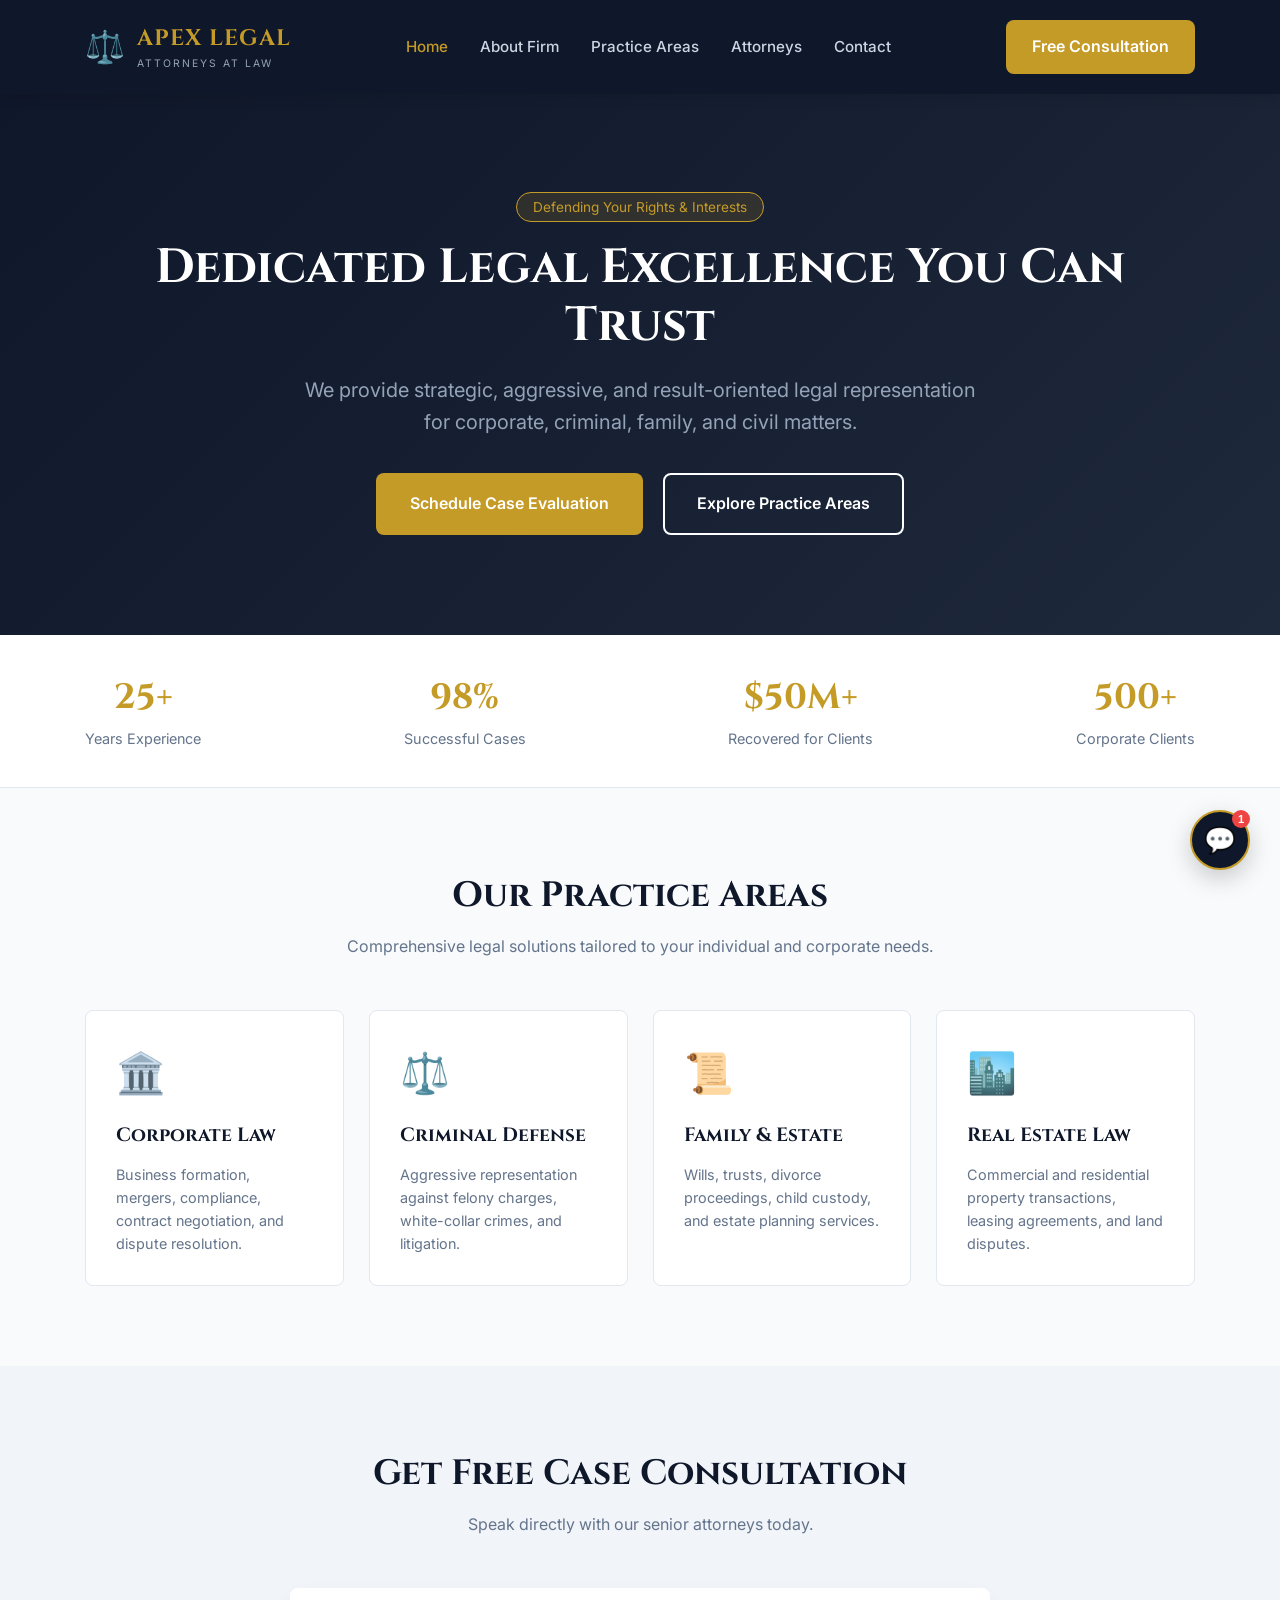
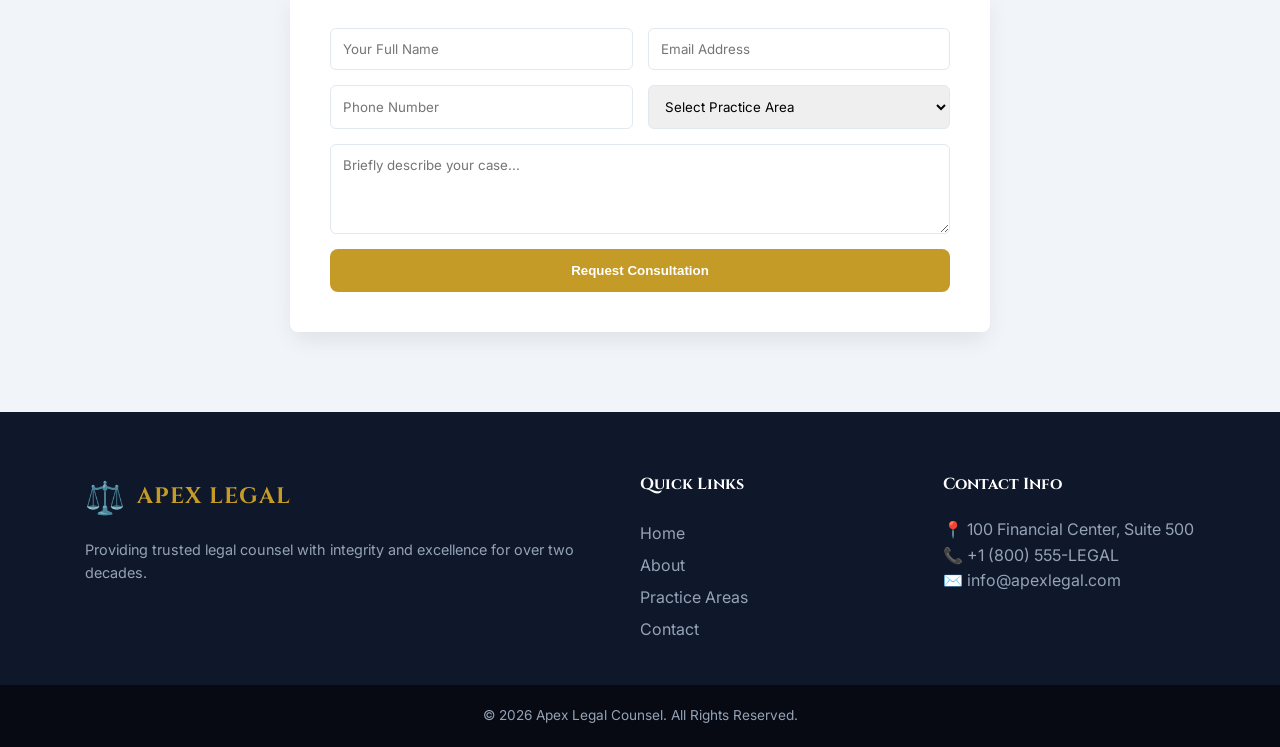
==== index.html @ bec82365 "first commit" ====
<!DOCTYPE html>
<html lang="en">

<head>
    <meta charset="UTF-8">
    <meta name="viewport" content="width=device-width, initial-scale=1.0">
    <title>Apex Legal | Trusted Law Firm & Legal Consultants</title>
    <!-- Fonts -->
    <link rel="preconnect" href="https://fonts.googleapis.com">
    <link rel="preconnect" href="https://fonts.gstatic.com" crossorigin>
    <link
        href="https://fonts.googleapis.com/css2?family=Cinzel:wght@500;700&family=Inter:wght@300;400;500;600&display=swap"
        rel="stylesheet">
    <!-- Stylesheet -->
    <link rel="stylesheet" href="css/style.css">
</head>

<body>

    <!-- 1. NAVIGATION BAR & HEADER -->
    <header class="site-header">
        <div class="container header-container">
            <div class="logo">
                <span class="logo-icon">⚖️</span>
                <div class="logo-text">
                    <span class="brand-name">APEX LEGAL</span>
                    <span class="brand-tagline">ATTORNEYS AT LAW</span>
                </div>
            </div>
            <nav class="navbar">
                <ul class="nav-links">
                    <li><a href="#home" class="active">Home</a></li>
                    <li><a href="#about">About Firm</a></li>
                    <li><a href="#practices">Practice Areas</a></li>
                    <li><a href="#attorneys">Attorneys</a></li>
                    <li><a href="#contact">Contact</a></li>
                </ul>
            </nav>
            <a href="#contact" class="btn btn-primary">Free Consultation</a>
        </div>
    </header>

    <!-- 2. MAIN CONTENT -->
    <main>
        <!-- Hero Section -->
        <section id="home" class="hero-section">
            <div class="container hero-content">
                <span class="badge">Defending Your Rights & Interests</span>
                <h1>Dedicated Legal Excellence You Can Trust</h1>
                <p>We provide strategic, aggressive, and result-oriented legal representation for corporate, criminal,
                    family, and civil matters.</p>
                <div class="hero-actions">
                    <a href="#contact" class="btn btn-primary btn-large">Schedule Case Evaluation</a>
                    <a href="#practices" class="btn btn-outline btn-large">Explore Practice Areas</a>
                </div>
            </div>
        </section>

        <!-- Stats Banner -->
        <section class="stats-bar">
            <div class="container stats-container">
                <div class="stat-item">
                    <span class="stat-number">25+</span>
                    <span class="stat-label">Years Experience</span>
                </div>
                <div class="stat-item">
                    <span class="stat-number">98%</span>
                    <span class="stat-label">Successful Cases</span>
                </div>
                <div class="stat-item">
                    <span class="stat-number">$50M+</span>
                    <span class="stat-label">Recovered for Clients</span>
                </div>
                <div class="stat-item">
                    <span class="stat-number">500+</span>
                    <span class="stat-label">Corporate Clients</span>
                </div>
            </div>
        </section>

        <!-- Practice Areas -->
        <section id="practices" class="section">
            <div class="container">
                <div class="section-title">
                    <h2>Our Practice Areas</h2>
                    <p>Comprehensive legal solutions tailored to your individual and corporate needs.</p>
                </div>
                <div class="cards-grid">
                    <div class="card">
                        <div class="card-icon">🏛️</div>
                        <h3>Corporate Law</h3>
                        <p>Business formation, mergers, compliance, contract negotiation, and dispute resolution.</p>
                    </div>
                    <div class="card">
                        <div class="card-icon">⚖️</div>
                        <h3>Criminal Defense</h3>
                        <p>Aggressive representation against felony charges, white-collar crimes, and litigation.</p>
                    </div>
                    <div class="card">
                        <div class="card-icon">📜</div>
                        <h3>Family & Estate</h3>
                        <p>Wills, trusts, divorce proceedings, child custody, and estate planning services.</p>
                    </div>
                    <div class="card">
                        <div class="card-icon">🏙️</div>
                        <h3>Real Estate Law</h3>
                        <p>Commercial and residential property transactions, leasing agreements, and land disputes.</p>
                    </div>
                </div>
            </div>
        </section>

        <!-- Contact Section -->
        <section id="contact" class="section bg-alt">
            <div class="container">
                <div class="section-title">
                    <h2>Get Free Case Consultation</h2>
                    <p>Speak directly with our senior attorneys today.</p>
                </div>
                <div class="contact-box">
                    <form class="contact-form"
                        onsubmit="event.preventDefault(); alert('Form submitted successfully!');">
                        <div class="form-row">
                            <input type="text" placeholder="Your Full Name" required>
                            <input type="email" placeholder="Email Address" required>
                        </div>
                        <div class="form-row">
                            <input type="tel" placeholder="Phone Number" required>
                            <select required>
                                <option value="" disabled selected>Select Practice Area</option>
                                <option>Corporate Law</option>
                                <option>Criminal Defense</option>
                                <option>Family & Estate</option>
                                <option>Real Estate Law</option>
                            </select>
                        </div>
                        <textarea rows="4" placeholder="Briefly describe your case..." required></textarea>
                        <button type="submit" class="btn btn-primary btn-block">Request Consultation</button>
                    </form>
                </div>
            </div>
        </section>
    </main>

    <!-- 3. FOOTER -->
    <footer class="site-footer">
        <div class="container footer-container">
            <div class="footer-brand">
                <div class="logo">
                    <span class="logo-icon">⚖️</span>
                    <span class="brand-name">APEX LEGAL</span>
                </div>
                <p>Providing trusted legal counsel with integrity and excellence for over two decades.</p>
            </div>
            <div class="footer-links">
                <h4>Quick Links</h4>
                <ul>
                    <li><a href="#home">Home</a></li>
                    <li><a href="#about">About</a></li>
                    <li><a href="#practices">Practice Areas</a></li>
                    <li><a href="#contact">Contact</a></li>
                </ul>
            </div>
            <div class="footer-contact">
                <h4>Contact Info</h4>
                <p>📍 100 Financial Center, Suite 500</p>
                <p>📞 +1 (800) 555-LEGAL</p>
                <p>✉️ info@apexlegal.com</p>
            </div>
        </div>
        <div class="footer-bottom">
            <div class="container">
                <p>&copy; 2026 Apex Legal Counsel. All Rights Reserved.</p>
            </div>
        </div>
    </footer>

    <!-- 4. CHAT WIDGET (REUSABLE COMPONENT) -->
    <div id="chat-widget" class="chat-widget">
        <!-- Floating Launcher Button -->
        <button id="chat-launcher" class="chat-launcher" aria-label="Open Chat">
            <span class="chat-icon">💬</span>
            <span class="chat-badge">1</span>
        </button>

        <!-- Chat Popup Window -->
        <div id="chat-window" class="chat-window hidden">
            <!-- Chat Header -->
            <div class="chat-header">
                <div class="chat-avatar">⚖️</div>
                <div class="chat-title-area">
                    <div class="chat-title">Legal Assistant</div>
                    <div class="chat-status"><span class="status-dot"></span> Online • Instant Reply</div>
                </div>
                <button id="chat-close" class="chat-close-btn">&times;</button>
            </div>

            <!-- Chat Messages Container -->
            <div id="chat-messages" class="chat-messages">
                <!-- Messages will be populated dynamically by chat-widget.js -->
            </div>

            <!-- Chat Input Area -->
            <form id="chat-form" class="chat-input-area">
                <input type="text" id="chat-input" placeholder="Type your legal question..." autocomplete="off"
                    required>
                <button type="submit" id="chat-send" class="chat-send-btn">Send</button>
            </form>
        </div>
    </div>

    <!-- Scripts -->
    <script src="js/chat-widget.js"></script>
    <script src="js/main.js"></script>
</body>

</html>
---- css/style.css ----
/* ==========================================================================
   THEME CONFIGURATION (Easy to change for future websites!)
   ========================================================================== */
:root {
    --primary: #0f172a;       /* Main Navy Blue Theme */
    --accent: #c59b27;        /* Gold Accent Color */
    --accent-hover: #a37f1e;  /* Darker Gold on Hover */
    --bg: #f8fafc;            /* Body Background */
    --surface: #ffffff;       /* Card & Container Surface */
    --text-dark: #1e293b;     /* Main Text */
    --text-muted: #64748b;    /* Subtitle Text */
    --border: #e2e8f0;        /* Light Border */
    --font-heading: 'Cinzel', serif;
    --font-body: 'Inter', sans-serif;
    --radius: 8px;
    --shadow: 0 10px 25px -5px rgba(15, 23, 42, 0.1);
}

/* ==========================================================================
   BASE & LAYOUT STYLES (Desktop Focused)
   ========================================================================== */
* { box-sizing: border-box; margin: 0; padding: 0; }
body {
    font-family: var(--font-body);
    background-color: var(--bg);
    color: var(--text-dark);
    line-height: 1.6;
    min-width: 1200px; /* Desktop focused */
}
.container { width: 1140px; margin: 0 auto; padding: 0 15px; }

/* Typography */
h1, h2, h3, h4, .brand-name { font-family: var(--font-heading); color: var(--primary); }
a { text-decoration: none; color: inherit; transition: 0.2s ease; }

/* Buttons */
.btn {
    display: inline-block;
    padding: 12px 24px;
    font-weight: 600;
    border-radius: var(--radius);
    cursor: pointer;
    border: 2px solid transparent;
    transition: 0.2s;
}
.btn-primary { background: var(--accent); color: #fff; }
.btn-primary:hover { background: var(--accent-hover); }
.btn-outline { border-color: #fff; color: #fff; }
.btn-outline:hover { background: #fff; color: var(--primary); }
.btn-large { padding: 16px 32px; font-size: 1rem; }
.btn-block { width: 100%; text-align: center; }

/* ==========================================================================
   1. NAVIGATION BAR & HEADER
   ========================================================================== */
.site-header {
    background: var(--primary);
    color: #fff;
    padding: 20px 0;
    position: sticky;
    top: 0;
    z-index: 100;
    box-shadow: 0 4px 12px rgba(0,0,0,0.1);
}
.header-container { display: flex; align-items: center; justify-content: space-between; }
.logo { display: flex; align-items: center; gap: 12px; }
.logo-icon { font-size: 2rem; }
.brand-name { color: var(--accent); font-size: 1.4rem; font-weight: 700; letter-spacing: 1px; }
.brand-tagline { display: block; font-size: 0.65rem; color: #94a3b8; font-family: var(--font-body); letter-spacing: 2px; }

.nav-links { display: flex; list-style: none; gap: 32px; }
.nav-links a { color: #cbd5e1; font-weight: 500; font-size: 0.95rem; }
.nav-links a:hover, .nav-links a.active { color: var(--accent); }

/* ==========================================================================
   2. MAIN CONTENT SECTIONS
   ========================================================================== */
.hero-section {
    background: linear-gradient(135deg, #0f172a 0%, #1e293b 100%);
    color: #fff;
    padding: 100px 0;
    text-align: center;
}
.hero-content h1 { color: #fff; font-size: 3rem; margin: 20px 0; line-height: 1.2; }
.hero-content p { font-size: 1.25rem; color: #94a3b8; max-width: 700px; margin: 0 auto 35px; }
.badge { background: rgba(197, 155, 39, 0.15); color: var(--accent); border: 1px solid var(--accent); padding: 6px 16px; border-radius: 20px; font-size: 0.85rem; }
.hero-actions { display: flex; justify-content: center; gap: 20px; }

/* Stats Bar */
.stats-bar { background: var(--surface); border-bottom: 1px solid var(--border); padding: 35px 0; }
.stats-container { display: flex; justify-content: space-between; text-align: center; }
.stat-number { font-family: var(--font-heading); font-size: 2.2rem; font-weight: 700; color: var(--accent); display: block; }
.stat-label { color: var(--text-muted); font-size: 0.9rem; }

/* Practice Cards */
.section { padding: 80px 0; }
.bg-alt { background: #f1f5f9; }
.section-title { text-align: center; margin-bottom: 50px; }
.section-title h2 { font-size: 2.2rem; margin-bottom: 10px; }
.section-title p { color: var(--text-muted); }

.cards-grid { display: grid; grid-template-columns: repeat(4, 1fr); gap: 25px; }
.card {
    background: var(--surface);
    padding: 30px;
    border-radius: var(--radius);
    border: 1px solid var(--border);
    transition: 0.3s;
}
.card:hover { transform: translateY(-5px); box-shadow: var(--shadow); border-color: var(--accent); }
.card-icon { font-size: 2.5rem; margin-bottom: 15px; }
.card h3 { margin-bottom: 12px; font-size: 1.2rem; }
.card p { color: var(--text-muted); font-size: 0.9rem; }

/* Contact Form */
.contact-box { background: var(--surface); padding: 40px; border-radius: var(--radius); width: 700px; margin: 0 auto; box-shadow: var(--shadow); }
.contact-form { display: flex; flex-direction: column; gap: 15px; }
.form-row { display: grid; grid-template-columns: 1fr 1fr; gap: 15px; }
.contact-form input, .contact-form select, .contact-form textarea {
    width: 100%; padding: 12px; border: 1px solid var(--border); border-radius: 6px; font-family: var(--font-body);
}

/* ==========================================================================
   3. FOOTER
   ========================================================================== */
.site-footer { background: var(--primary); color: #94a3b8; padding: 60px 0 0; }
.footer-container { display: grid; grid-template-columns: 2fr 1fr 1fr; gap: 50px; padding-bottom: 40px; }
.footer-brand p { margin-top: 15px; font-size: 0.9rem; }
.footer-links h4, .footer-contact h4 { color: #fff; margin-bottom: 20px; font-family: var(--font-heading); }
.footer-links ul { list-style: none; }
.footer-links a { color: #94a3b8; line-height: 2; }
.footer-links a:hover { color: var(--accent); }
.footer-bottom { background: #070a12; padding: 20px 0; text-align: center; font-size: 0.85rem; }

/* ==========================================================================
   4. CHAT WIDGET STYLES (REUSABLE COMPONENT)
   ========================================================================== */
.chat-widget { position: fixed; bottom: 30px; right: 30px; z-index: 1000; }

/* Launcher Button */
.chat-launcher {
    background: var(--primary);
    color: var(--accent);
    width: 60px;
    height: 60px;
    border-radius: 50%;
    border: 2px solid var(--accent);
    cursor: pointer;
    box-shadow: 0 8px 24px rgba(0,0,0,0.2);
    display: flex;
    align-items: center;
    justify-content: center;
    font-size: 1.6rem;
    position: relative;
    transition: transform 0.2s;
}
.chat-launcher:hover { transform: scale(1.05); }
.chat-badge {
    position: absolute; top: -2px; right: -2px; background: #ef4444; color: #fff;
    font-size: 0.7rem; width: 18px; height: 18px; border-radius: 50%; display: flex; align-items: center; justify-content: center; font-weight: bold;
}

/* Chat Popup Box */
.chat-window {
    position: absolute;
    bottom: 75px;
    right: 0;
    width: 360px;
    height: 480px;
    background: var(--surface);
    border-radius: 12px;
    box-shadow: 0 12px 32px rgba(0,0,0,0.25);
    border: 1px solid var(--border);
    display: flex;
    flex-direction: column;
    overflow: hidden;
    transition: all 0.3s ease;
}
.chat-window.hidden { opacity: 0; pointer-events: none; transform: translateY(20px); }

/* Header */
.chat-header {
    background: var(--primary);
    color: #fff;
    padding: 14px 16px;
    display: flex;
    align-items: center;
    gap: 12px;
    border-bottom: 2px solid var(--accent);
}
.chat-avatar { font-size: 1.4rem; }
.chat-title-area { flex: 1; }
.chat-title { font-weight: 600; font-size: 0.95rem; color: #fff; font-family: var(--font-heading); }
.chat-status { font-size: 0.75rem; color: #94a3b8; display: flex; align-items: center; gap: 4px; }
.status-dot { width: 6px; height: 6px; background: #10b981; border-radius: 50%; display: inline-block; }
.chat-close-btn { background: none; border: none; color: #94a3b8; font-size: 1.4rem; cursor: pointer; }
.chat-close-btn:hover { color: #fff; }

/* Messages Area */
.chat-messages {
    flex: 1;
    padding: 16px;
    overflow-y: auto;
    display: flex;
    flex-direction: column;
    gap: 12px;
    background: #f8fafc;
}
.msg { max-width: 80%; padding: 10px 14px; border-radius: 12px; font-size: 0.88rem; line-height: 1.4; word-wrap: break-word; }
.msg-bot { background: #ffffff; color: var(--text-dark); align-self: flex-start; border: 1px solid var(--border); border-bottom-left-radius: 2px; }
.msg-user { background: var(--primary); color: #fff; align-self: flex-end; border-bottom-right-radius: 2px; }
.msg-time { font-size: 0.65rem; opacity: 0.7; margin-top: 4px; text-align: right; }

/* Typing indicator */
.typing-indicator { align-self: flex-start; font-size: 0.8rem; color: var(--text-muted); font-style: italic; }

/* Input Area */
.chat-input-area { display: flex; padding: 10px; background: #fff; border-top: 1px solid var(--border); gap: 8px; }
.chat-input-area input {
    flex: 1; padding: 10px 12px; border: 1px solid var(--border); border-radius: 6px; outline: none; font-size: 0.88rem;
}
.chat-input-area input:focus { border-color: var(--accent); }
.chat-send-btn {
    background: var(--accent); color: #fff; border: none; padding: 0 16px; border-radius: 6px; font-weight: 600; cursor: pointer;
}
.chat-send-btn:hover { background: var(--accent-hover); }
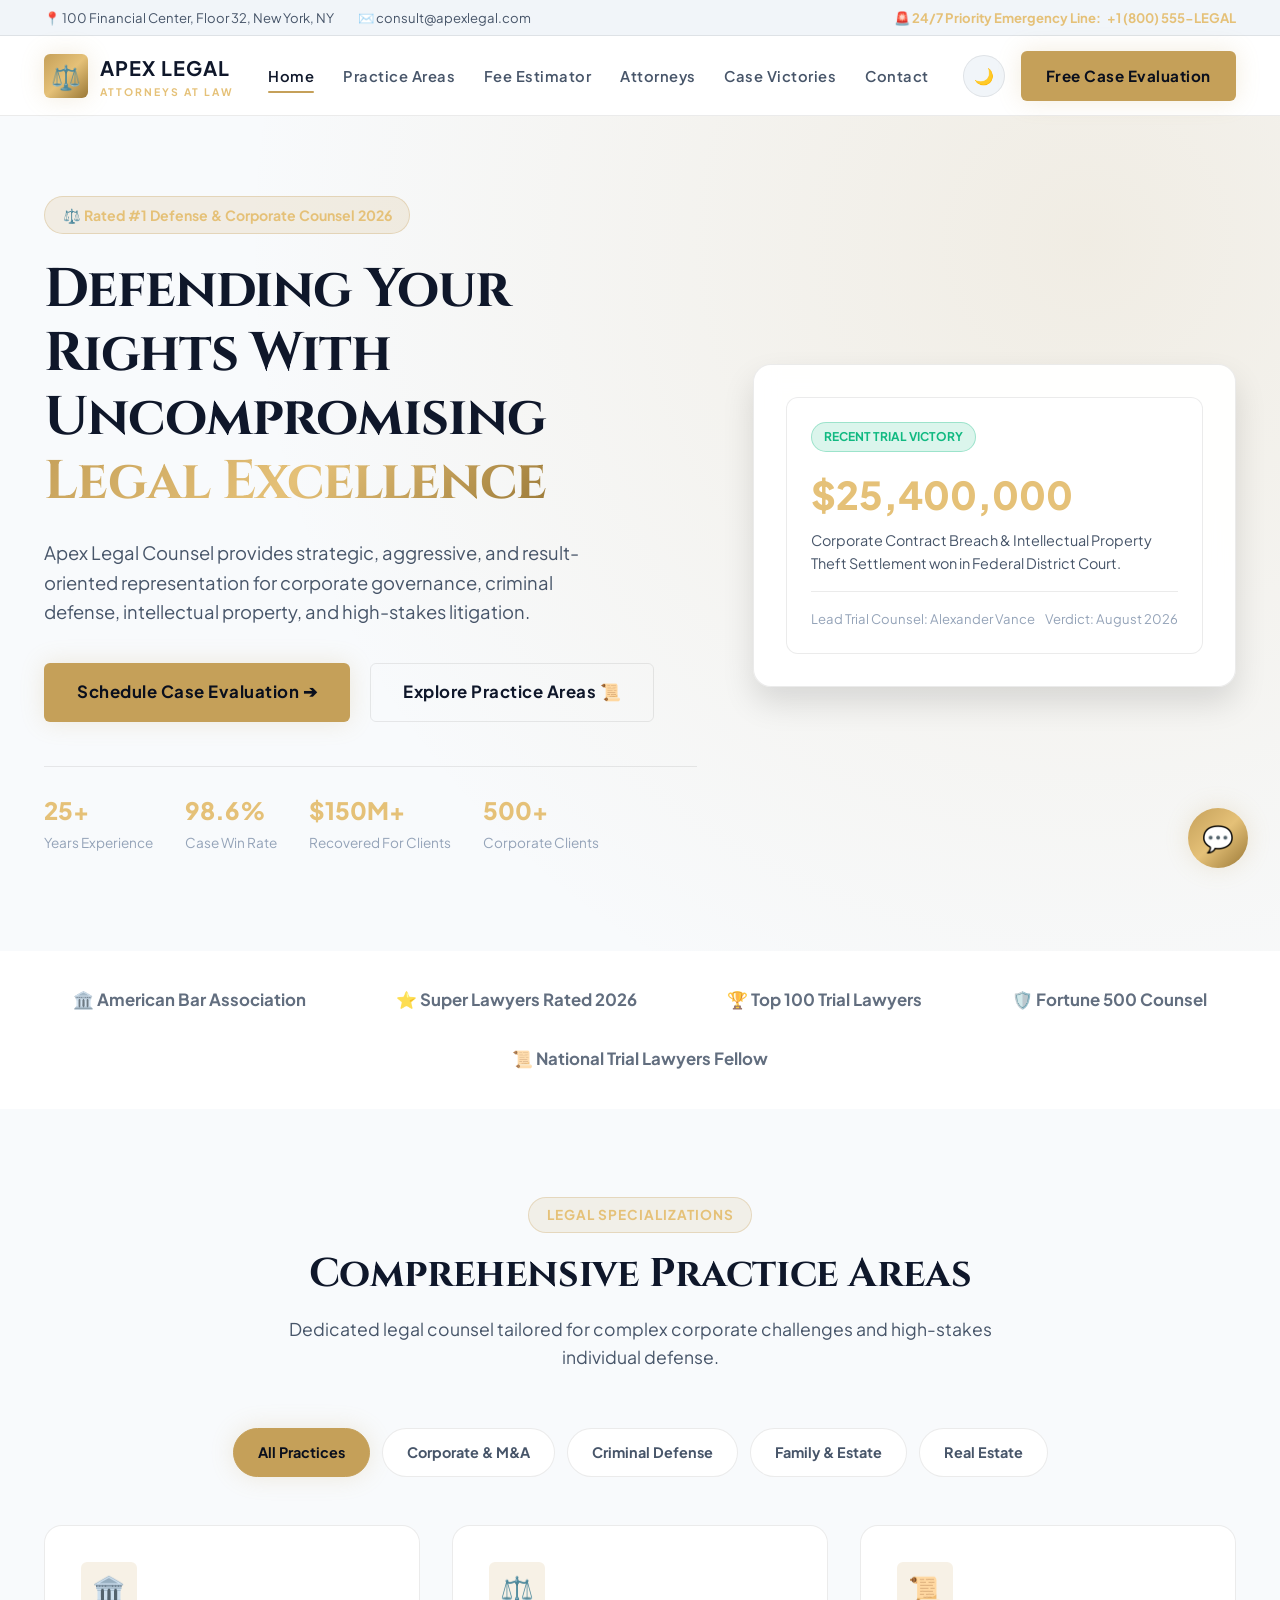
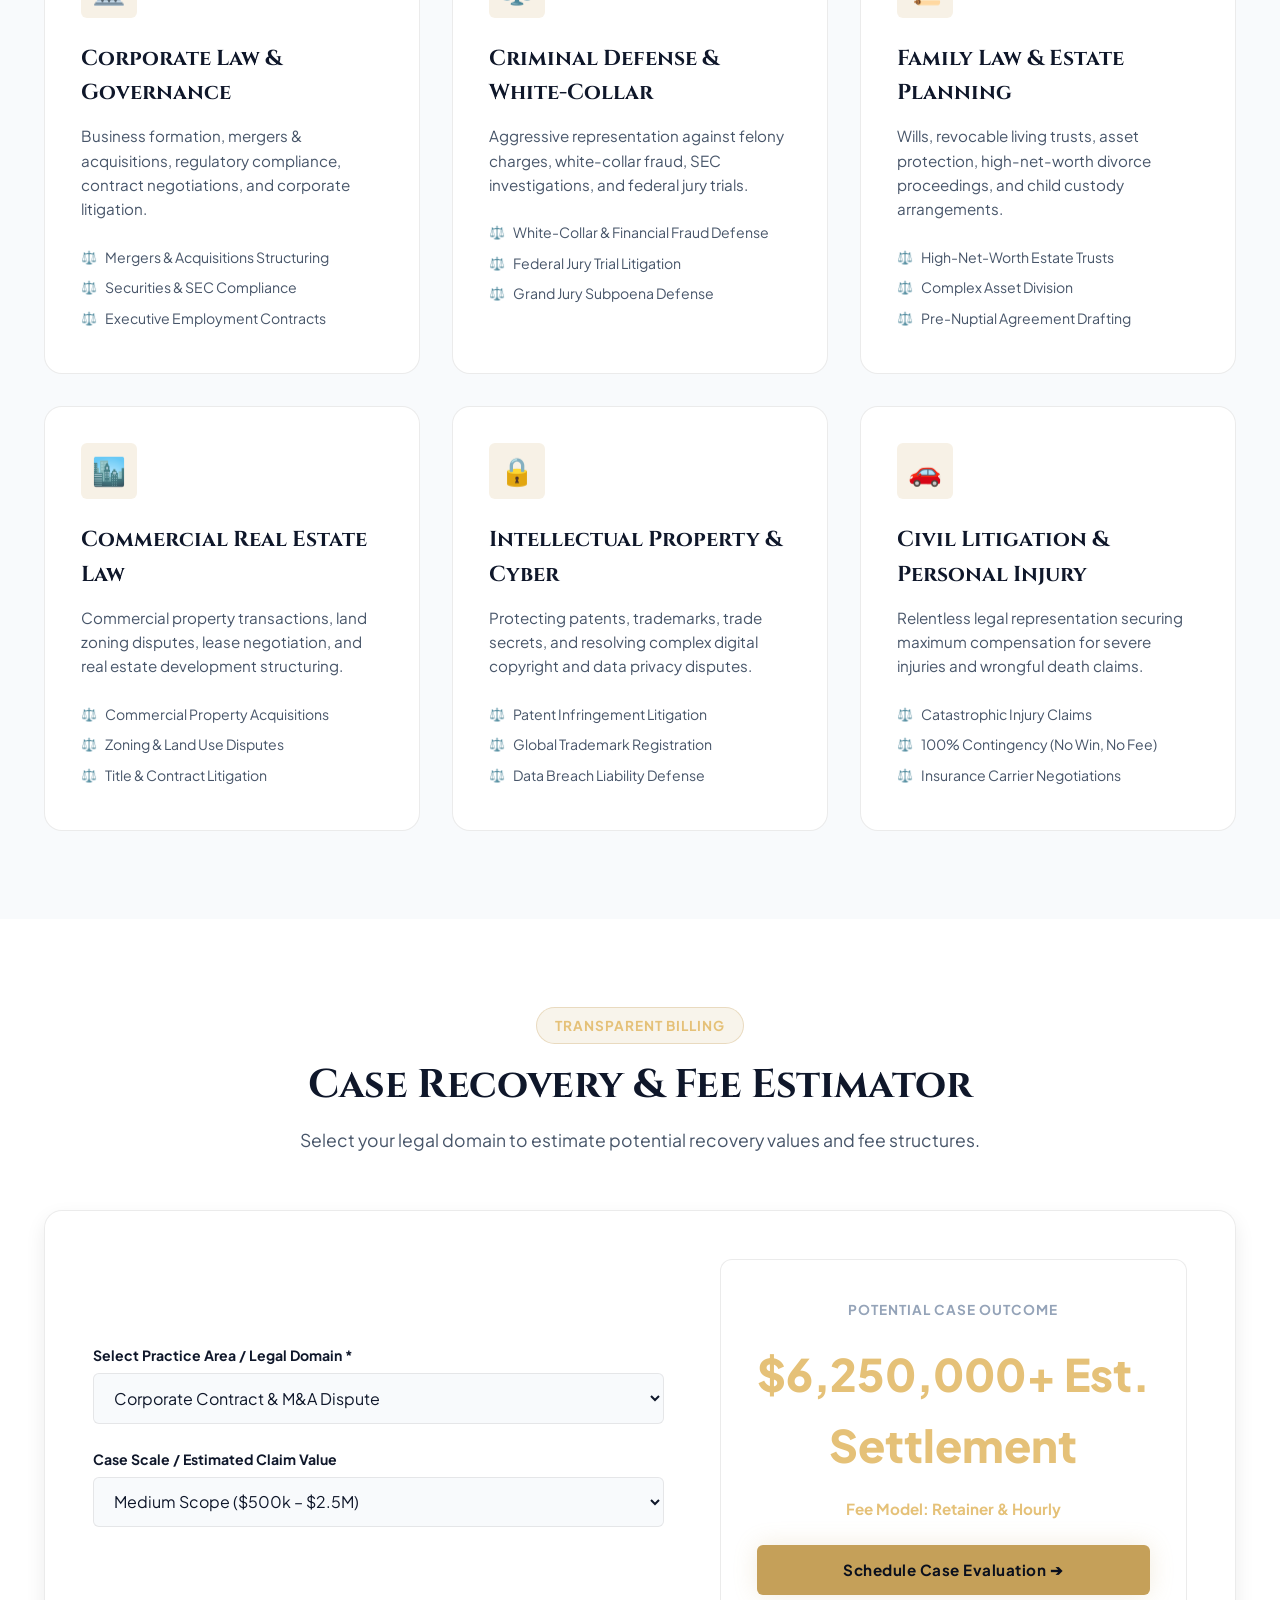
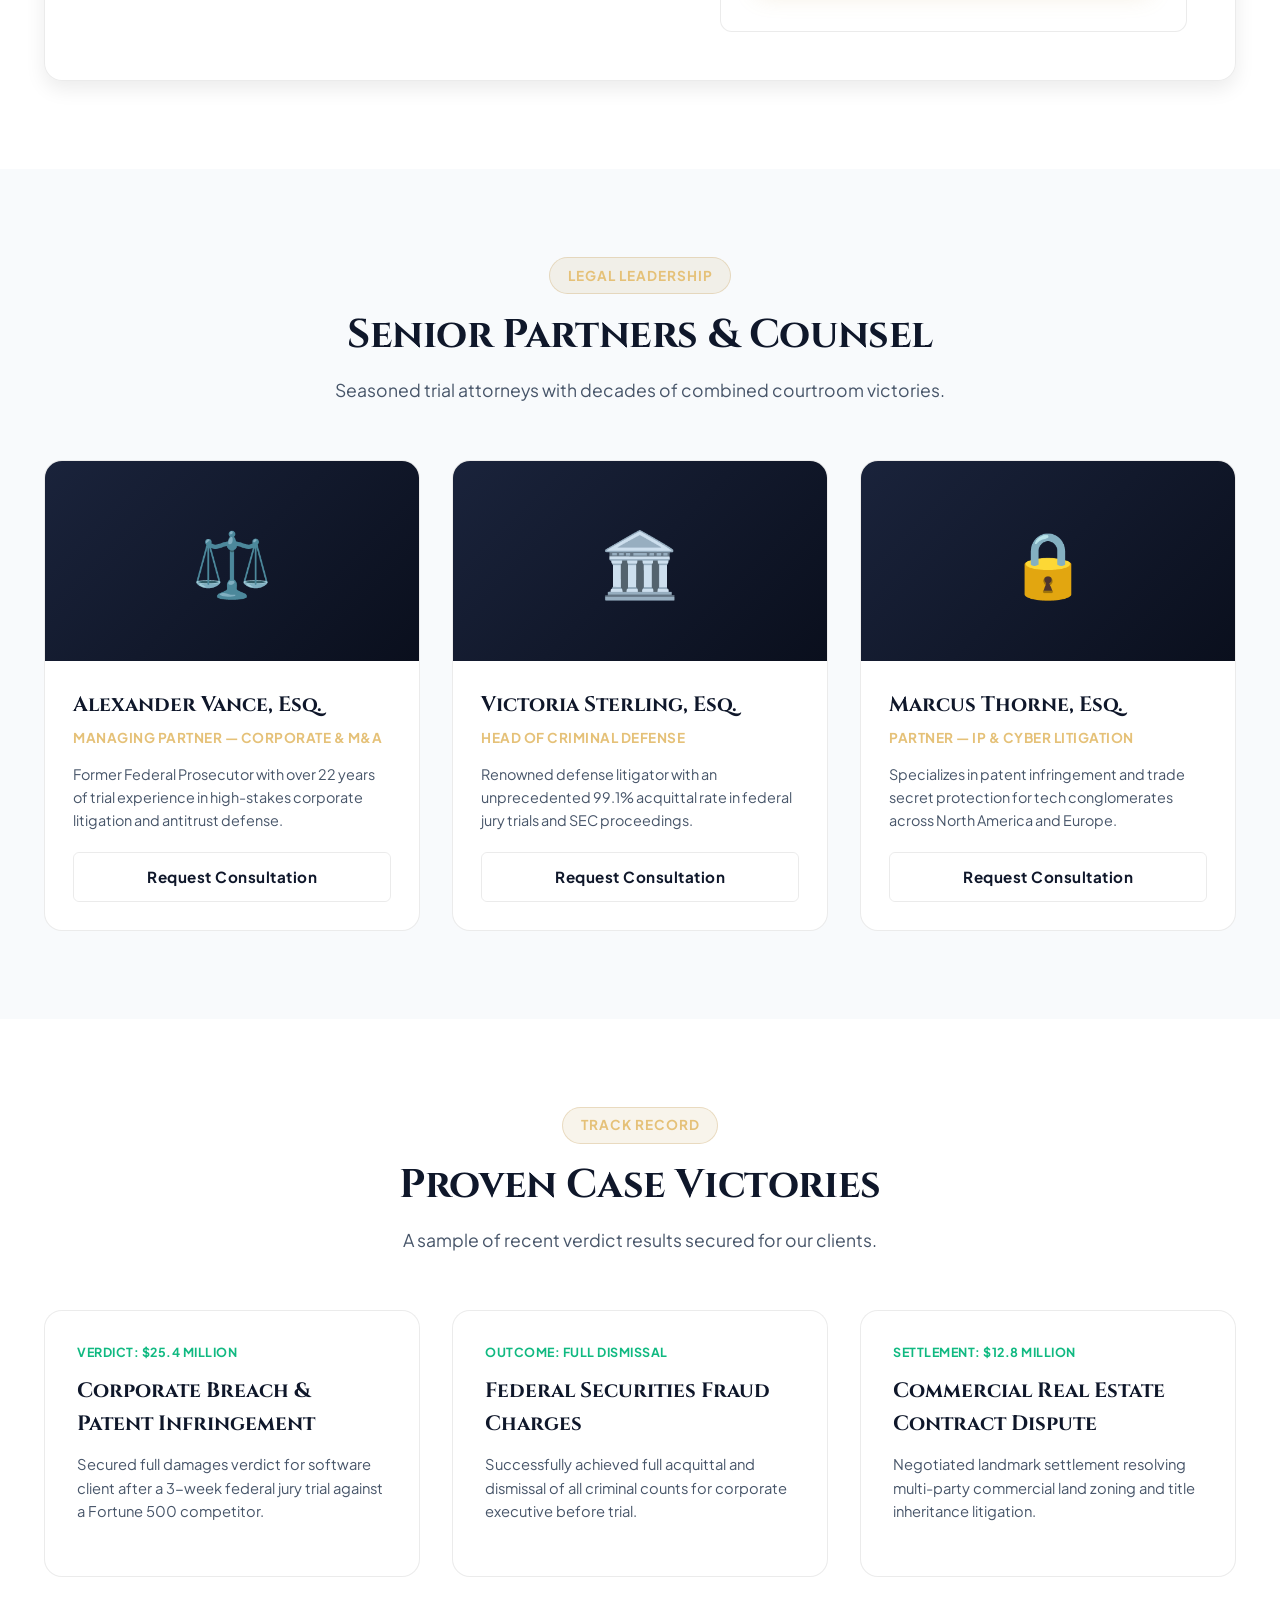
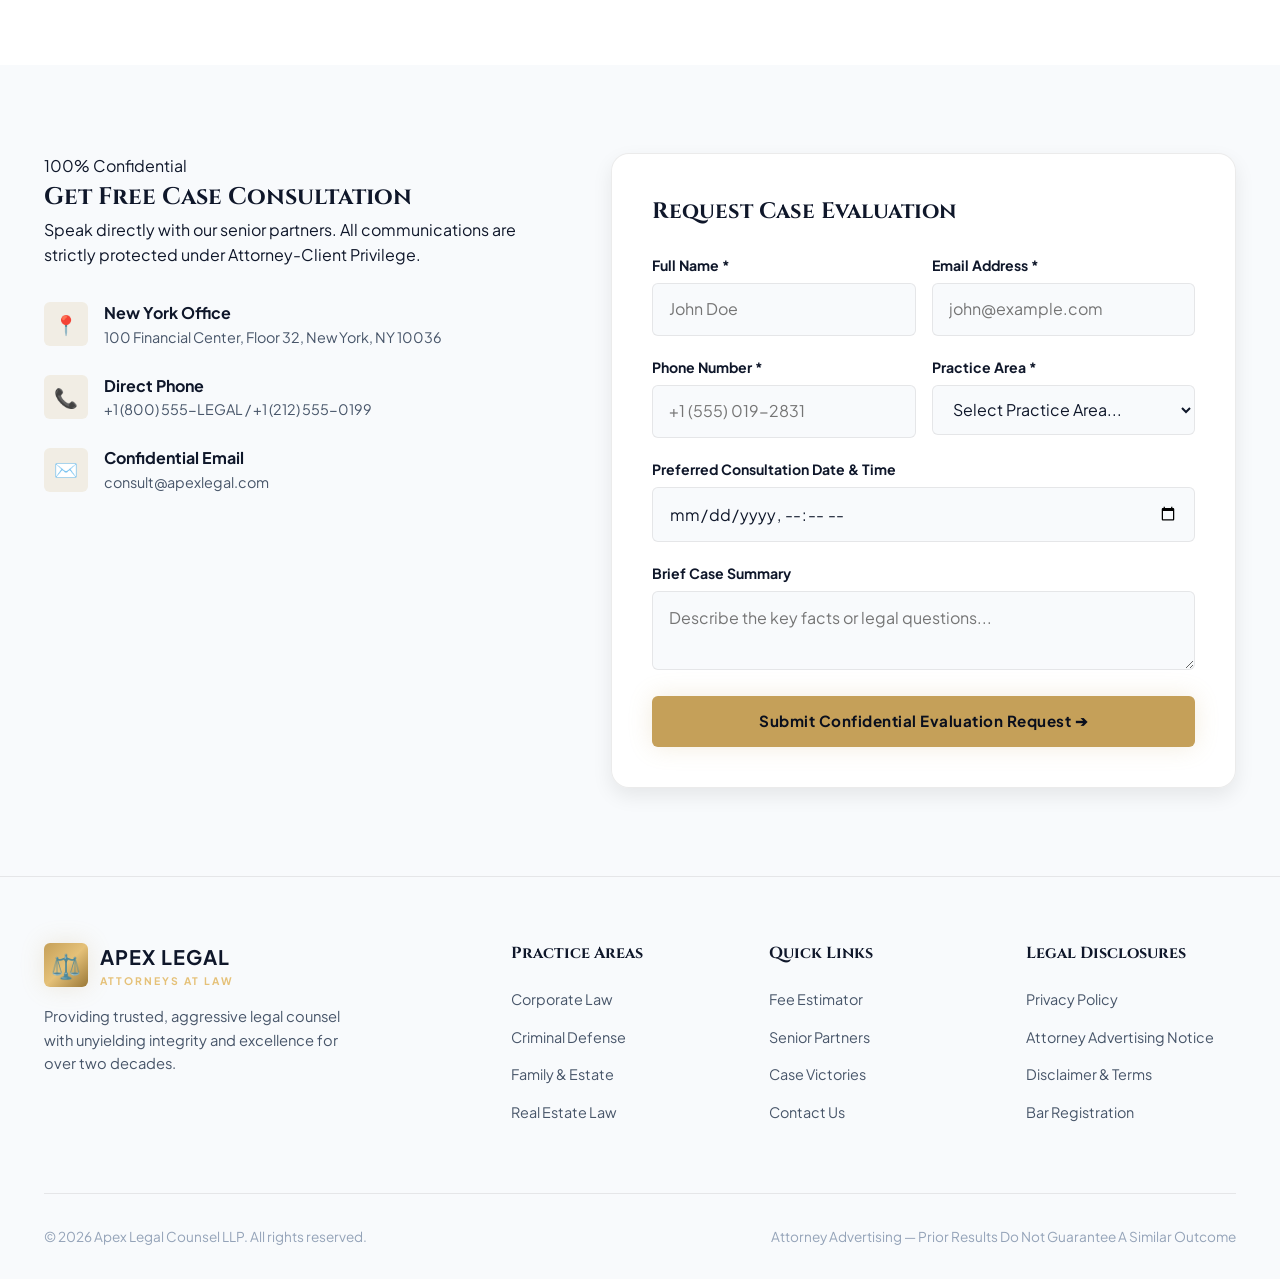
==== commit 3e95094a: "fff" ====
--- a/index.html
+++ b/index.html
@@ -4,214 +4,543 @@
 <head>
     <meta charset="UTF-8">
     <meta name="viewport" content="width=device-width, initial-scale=1.0">
-    <title>Apex Legal | Trusted Law Firm & Legal Consultants</title>
+    <meta name="description" content="Apex Legal Counsel - Trusted Attorneys at Law. Strategic, Aggressive & Result-Oriented Corporate & Criminal Defense Counsel.">
+    <title>Apex Legal Counsel | Trusted Law Firm & Legal Consultants</title>
+    
     <!-- Fonts -->
     <link rel="preconnect" href="https://fonts.googleapis.com">
     <link rel="preconnect" href="https://fonts.gstatic.com" crossorigin>
-    <link
-        href="https://fonts.googleapis.com/css2?family=Cinzel:wght@500;700&family=Inter:wght@300;400;500;600&display=swap"
-        rel="stylesheet">
+    <link href="https://fonts.googleapis.com/css2?family=Cinzel:wght@500;700;800&family=Plus+Jakarta+Sans:wght@400;500;600;700;800&display=swap" rel="stylesheet">
+    
     <!-- Stylesheet -->
     <link rel="stylesheet" href="css/style.css">
 </head>
 
 <body>
 
-    <!-- 1. NAVIGATION BAR & HEADER -->
+    <!-- ==========================================================================
+       1. TOP UTILITY BAR
+       ========================================================================== -->
+    <div class="top-bar">
+        <div class="container top-bar-container">
+            <div class="top-bar-info">
+                <span>📍 100 Financial Center, Floor 32, New York, NY</span>
+                <span>✉️ consult@apexlegal.com</span>
+            </div>
+            <div class="top-bar-emergency">
+                🚨 24/7 Priority Emergency Line: <strong>+1 (800) 555-LEGAL</strong>
+            </div>
+        </div>
+    </div>
+
+    <!-- ==========================================================================
+       2. HEADER & NAVIGATION
+       ========================================================================== -->
     <header class="site-header">
         <div class="container header-container">
-            <div class="logo">
-                <span class="logo-icon">⚖️</span>
-                <div class="logo-text">
-                    <span class="brand-name">APEX LEGAL</span>
-                    <span class="brand-tagline">ATTORNEYS AT LAW</span>
-                </div>
-            </div>
-            <nav class="navbar">
-                <ul class="nav-links">
-                    <li><a href="#home" class="active">Home</a></li>
-                    <li><a href="#about">About Firm</a></li>
-                    <li><a href="#practices">Practice Areas</a></li>
-                    <li><a href="#attorneys">Attorneys</a></li>
-                    <li><a href="#contact">Contact</a></li>
+            <a href="#home" class="brand-logo">
+                <div class="logo-icon">⚖️</div>
+                <div class="brand-text">
+                    <strong>APEX LEGAL</strong>
+                    <span>ATTORNEYS AT LAW</span>
+                </div>
+            </a>
+
+            <nav class="navbar" id="navbar">
+                <ul class="nav-list">
+                    <li><a href="#home" class="nav-link active">Home</a></li>
+                    <li><a href="#practices" class="nav-link">Practice Areas</a></li>
+                    <li><a href="#case-estimator" class="nav-link">Fee Estimator</a></li>
+                    <li><a href="#attorneys" class="nav-link">Attorneys</a></li>
+                    <li><a href="#victories" class="nav-link">Case Victories</a></li>
+                    <li><a href="#contact" class="nav-link">Contact</a></li>
                 </ul>
             </nav>
-            <a href="#contact" class="btn btn-primary">Free Consultation</a>
+
+            <div class="header-actions">
+                <button class="theme-toggle-btn" id="themeToggleBtn" title="Switch Theme">☀️</button>
+                <a href="#contact" class="btn btn-primary">Free Case Evaluation</a>
+                <button class="mobile-menu-toggle" id="mobileMenuBtn" aria-label="Toggle Navigation">☰</button>
+            </div>
         </div>
     </header>
 
-    <!-- 2. MAIN CONTENT -->
+    <!-- ==========================================================================
+       3. HERO SECTION
+       ========================================================================== -->
     <main>
-        <!-- Hero Section -->
         <section id="home" class="hero-section">
-            <div class="container hero-content">
-                <span class="badge">Defending Your Rights & Interests</span>
-                <h1>Dedicated Legal Excellence You Can Trust</h1>
-                <p>We provide strategic, aggressive, and result-oriented legal representation for corporate, criminal,
-                    family, and civil matters.</p>
-                <div class="hero-actions">
-                    <a href="#contact" class="btn btn-primary btn-large">Schedule Case Evaluation</a>
-                    <a href="#practices" class="btn btn-outline btn-large">Explore Practice Areas</a>
-                </div>
-            </div>
-        </section>
-
-        <!-- Stats Banner -->
-        <section class="stats-bar">
-            <div class="container stats-container">
-                <div class="stat-item">
-                    <span class="stat-number">25+</span>
-                    <span class="stat-label">Years Experience</span>
-                </div>
-                <div class="stat-item">
-                    <span class="stat-number">98%</span>
-                    <span class="stat-label">Successful Cases</span>
-                </div>
-                <div class="stat-item">
-                    <span class="stat-number">$50M+</span>
-                    <span class="stat-label">Recovered for Clients</span>
-                </div>
-                <div class="stat-item">
-                    <span class="stat-number">500+</span>
-                    <span class="stat-label">Corporate Clients</span>
-                </div>
-            </div>
-        </section>
-
-        <!-- Practice Areas -->
+            <div class="container">
+                <div class="hero-grid">
+                    <div class="hero-content">
+                        <div class="hero-badge">
+                            ⚖️ Rated #1 Defense & Corporate Counsel 2026
+                        </div>
+                        <h1>Defending Your Rights With Uncompromising <span class="text-gold">Legal Excellence</span></h1>
+                        <p>Apex Legal Counsel provides strategic, aggressive, and result-oriented representation for corporate governance, criminal defense, intellectual property, and high-stakes litigation.</p>
+                        
+                        <div class="hero-cta">
+                            <a href="#contact" class="btn btn-primary btn-large">Schedule Case Evaluation ➔</a>
+                            <a href="#practices" class="btn btn-outline btn-large">Explore Practice Areas 📜</a>
+                        </div>
+
+                        <div class="hero-metrics-bar">
+                            <div class="metric-pill">
+                                <strong class="stat-number" data-target="25+">25+</strong>
+                                <span>Years Experience</span>
+                            </div>
+                            <div class="metric-pill">
+                                <strong class="stat-number" data-target="98.6%">98.6%</strong>
+                                <span>Case Win Rate</span>
+                            </div>
+                            <div class="metric-pill">
+                                <strong class="stat-number" data-target="$150M+">$150M+</strong>
+                                <span>Recovered For Clients</span>
+                            </div>
+                            <div class="metric-pill">
+                                <strong class="stat-number" data-target="500+">500+</strong>
+                                <span>Corporate Clients</span>
+                            </div>
+                        </div>
+                    </div>
+
+                    <div class="hero-visual">
+                        <div class="hero-visual-card">
+                            <div class="victory-highlight-card">
+                                <span class="victory-badge">RECENT TRIAL VICTORY</span>
+                                <div class="victory-amount">$25,400,000</div>
+                                <div class="victory-desc">Corporate Contract Breach & Intellectual Property Theft Settlement won in Federal District Court.</div>
+                                <div style="margin-top: 1rem; padding-top: 1rem; border-top: 1px solid var(--border-color); display: flex; justify-content: space-between; font-size: 0.82rem; color: var(--text-muted);">
+                                    <span>Lead Trial Counsel: Alexander Vance</span>
+                                    <span>Verdict: August 2026</span>
+                                </div>
+                            </div>
+                        </div>
+                    </div>
+                </div>
+            </div>
+        </section>
+
+        <!-- ==========================================================================
+           4. ACCREDITATIONS BANNER
+           ========================================================================== -->
+        <section class="accreditations-banner">
+            <div class="container">
+                <div class="accreditations-flex">
+                    <div class="accreditation-item">🏛️ American Bar Association</div>
+                    <div class="accreditation-item">⭐ Super Lawyers Rated 2026</div>
+                    <div class="accreditation-item">🏆 Top 100 Trial Lawyers</div>
+                    <div class="accreditation-item">🛡️ Fortune 500 Counsel</div>
+                    <div class="accreditation-item">📜 National Trial Lawyers Fellow</div>
+                </div>
+            </div>
+        </section>
+
+        <!-- ==========================================================================
+           5. PRACTICE AREAS
+           ========================================================================== -->
         <section id="practices" class="section">
             <div class="container">
                 <div class="section-title">
-                    <h2>Our Practice Areas</h2>
-                    <p>Comprehensive legal solutions tailored to your individual and corporate needs.</p>
-                </div>
-                <div class="cards-grid">
-                    <div class="card">
-                        <div class="card-icon">🏛️</div>
-                        <h3>Corporate Law</h3>
-                        <p>Business formation, mergers, compliance, contract negotiation, and dispute resolution.</p>
-                    </div>
-                    <div class="card">
-                        <div class="card-icon">⚖️</div>
-                        <h3>Criminal Defense</h3>
-                        <p>Aggressive representation against felony charges, white-collar crimes, and litigation.</p>
-                    </div>
-                    <div class="card">
-                        <div class="card-icon">📜</div>
-                        <h3>Family & Estate</h3>
-                        <p>Wills, trusts, divorce proceedings, child custody, and estate planning services.</p>
-                    </div>
-                    <div class="card">
-                        <div class="card-icon">🏙️</div>
-                        <h3>Real Estate Law</h3>
-                        <p>Commercial and residential property transactions, leasing agreements, and land disputes.</p>
-                    </div>
-                </div>
-            </div>
-        </section>
-
-        <!-- Contact Section -->
-        <section id="contact" class="section bg-alt">
+                    <span class="badge">Legal Specializations</span>
+                    <h2>Comprehensive Practice Areas</h2>
+                    <p>Dedicated legal counsel tailored for complex corporate challenges and high-stakes individual defense.</p>
+                </div>
+
+                <!-- Practice Tabs -->
+                <div class="practice-tabs">
+                    <button class="tab-btn active" data-category="all">All Practices</button>
+                    <button class="tab-btn" data-category="corporate">Corporate & M&A</button>
+                    <button class="tab-btn" data-category="criminal">Criminal Defense</button>
+                    <button class="tab-btn" data-category="family">Family & Estate</button>
+                    <button class="tab-btn" data-category="realestate">Real Estate</button>
+                </div>
+
+                <div class="practices-grid">
+                    <div class="practice-card" data-category="corporate">
+                        <div class="practice-icon">🏛️</div>
+                        <h3>Corporate Law & Governance</h3>
+                        <p>Business formation, mergers & acquisitions, regulatory compliance, contract negotiations, and corporate litigation.</p>
+                        <ul class="practice-features">
+                            <li>Mergers & Acquisitions Structuring</li>
+                            <li>Securities & SEC Compliance</li>
+                            <li>Executive Employment Contracts</li>
+                        </ul>
+                    </div>
+
+                    <div class="practice-card" data-category="criminal">
+                        <div class="practice-icon">⚖️</div>
+                        <h3>Criminal Defense & White-Collar</h3>
+                        <p>Aggressive representation against felony charges, white-collar fraud, SEC investigations, and federal jury trials.</p>
+                        <ul class="practice-features">
+                            <li>White-Collar & Financial Fraud Defense</li>
+                            <li>Federal Jury Trial Litigation</li>
+                            <li>Grand Jury Subpoena Defense</li>
+                        </ul>
+                    </div>
+
+                    <div class="practice-card" data-category="family">
+                        <div class="practice-icon">📜</div>
+                        <h3>Family Law & Estate Planning</h3>
+                        <p>Wills, revocable living trusts, asset protection, high-net-worth divorce proceedings, and child custody arrangements.</p>
+                        <ul class="practice-features">
+                            <li>High-Net-Worth Estate Trusts</li>
+                            <li>Complex Asset Division</li>
+                            <li>Pre-Nuptial Agreement Drafting</li>
+                        </ul>
+                    </div>
+
+                    <div class="practice-card" data-category="realestate">
+                        <div class="practice-icon">🏙️</div>
+                        <h3>Commercial Real Estate Law</h3>
+                        <p>Commercial property transactions, land zoning disputes, lease negotiation, and real estate development structuring.</p>
+                        <ul class="practice-features">
+                            <li>Commercial Property Acquisitions</li>
+                            <li>Zoning & Land Use Disputes</li>
+                            <li>Title & Contract Litigation</li>
+                        </ul>
+                    </div>
+
+                    <div class="practice-card" data-category="corporate">
+                        <div class="practice-icon">🔒</div>
+                        <h3>Intellectual Property & Cyber</h3>
+                        <p>Protecting patents, trademarks, trade secrets, and resolving complex digital copyright and data privacy disputes.</p>
+                        <ul class="practice-features">
+                            <li>Patent Infringement Litigation</li>
+                            <li>Global Trademark Registration</li>
+                            <li>Data Breach Liability Defense</li>
+                        </ul>
+                    </div>
+
+                    <div class="practice-card" data-category="criminal">
+                        <div class="practice-icon">🚗</div>
+                        <h3>Civil Litigation & Personal Injury</h3>
+                        <p>Relentless legal representation securing maximum compensation for severe injuries and wrongful death claims.</p>
+                        <ul class="practice-features">
+                            <li>Catastrophic Injury Claims</li>
+                            <li>100% Contingency (No Win, No Fee)</li>
+                            <li>Insurance Carrier Negotiations</li>
+                        </ul>
+                    </div>
+                </div>
+            </div>
+        </section>
+
+        <!-- ==========================================================================
+           6. INTERACTIVE CASE FEE ESTIMATOR
+           ========================================================================== -->
+        <section id="case-estimator" class="section" style="background: var(--bg-secondary);">
             <div class="container">
                 <div class="section-title">
-                    <h2>Get Free Case Consultation</h2>
-                    <p>Speak directly with our senior attorneys today.</p>
-                </div>
-                <div class="contact-box">
-                    <form class="contact-form"
-                        onsubmit="event.preventDefault(); alert('Form submitted successfully!');">
-                        <div class="form-row">
-                            <input type="text" placeholder="Your Full Name" required>
-                            <input type="email" placeholder="Email Address" required>
-                        </div>
-                        <div class="form-row">
-                            <input type="tel" placeholder="Phone Number" required>
-                            <select required>
-                                <option value="" disabled selected>Select Practice Area</option>
-                                <option>Corporate Law</option>
-                                <option>Criminal Defense</option>
-                                <option>Family & Estate</option>
-                                <option>Real Estate Law</option>
-                            </select>
-                        </div>
-                        <textarea rows="4" placeholder="Briefly describe your case..." required></textarea>
-                        <button type="submit" class="btn btn-primary btn-block">Request Consultation</button>
-                    </form>
+                    <span class="badge">Transparent Billing</span>
+                    <h2>Case Recovery & Fee Estimator</h2>
+                    <p>Select your legal domain to estimate potential recovery values and fee structures.</p>
+                </div>
+
+                <div class="estimator-box">
+                    <div class="calc-grid">
+                        <div class="calc-form">
+                            <div class="form-group">
+                                <label class="form-label" for="calcCaseType">Select Practice Area / Legal Domain *</label>
+                                <select id="calcCaseType" class="form-control">
+                                    <option value="corporate" selected>Corporate Contract & M&A Dispute</option>
+                                    <option value="injury">Personal Injury / Settlement Claim</option>
+                                    <option value="criminal">Criminal Defense Trial Representation</option>
+                                    <option value="realestate">Commercial Real Estate Dispute</option>
+                                </select>
+                            </div>
+
+                            <div class="form-group" style="margin-top: 1.5rem;">
+                                <label class="form-label" for="calcComplexity">Case Scale / Estimated Claim Value</label>
+                                <select id="calcComplexity" class="form-control">
+                                    <option value="1">Standard Scope ($100k – $500k)</option>
+                                    <option value="2.5" selected>Medium Scope ($500k – $2.5M)</option>
+                                    <option value="5">High-Stakes Enterprise Scope ($2.5M+)</option>
+                                </select>
+                            </div>
+                        </div>
+
+                        <div class="calc-result-card">
+                            <span style="font-size: 0.85rem; color: var(--text-muted); font-weight: 700; text-transform: uppercase; letter-spacing: 1px;">Potential Case Outcome</span>
+                            <div class="estimated-fee-display" id="estimatedRecoveryDisplay">$2,500,000+ Est. Settlement</div>
+                            <div style="font-size: 0.95rem; color: var(--brand-gold-light); font-weight: 700; margin-bottom: 1.5rem;" id="estimatedFeeDisplay">Fee Model: Retainer & Hourly</div>
+                            
+                            <a href="#contact" class="btn btn-primary" style="width: 100%;">Schedule Case Evaluation ➔</a>
+                        </div>
+                    </div>
+                </div>
+            </div>
+        </section>
+
+        <!-- ==========================================================================
+           7. ATTORNEYS SHOWCASE
+           ========================================================================== -->
+        <section id="attorneys" class="section">
+            <div class="container">
+                <div class="section-title">
+                    <span class="badge">Legal Leadership</span>
+                    <h2>Senior Partners & Counsel</h2>
+                    <p>Seasoned trial attorneys with decades of combined courtroom victories.</p>
+                </div>
+
+                <div class="attorneys-grid">
+                    <div class="attorney-card">
+                        <div class="attorney-avatar">⚖️</div>
+                        <div class="attorney-body">
+                            <h3>Alexander Vance, Esq.</h3>
+                            <span class="attorney-title">Managing Partner — Corporate & M&A</span>
+                            <p>Former Federal Prosecutor with over 22 years of trial experience in high-stakes corporate litigation and antitrust defense.</p>
+                            <a href="#contact" class="btn btn-outline" style="width: 100%;">Request Consultation</a>
+                        </div>
+                    </div>
+
+                    <div class="attorney-card">
+                        <div class="attorney-avatar">🏛️</div>
+                        <div class="attorney-body">
+                            <h3>Victoria Sterling, Esq.</h3>
+                            <span class="attorney-title">Head of Criminal Defense</span>
+                            <p>Renowned defense litigator with an unprecedented 99.1% acquittal rate in federal jury trials and SEC proceedings.</p>
+                            <a href="#contact" class="btn btn-outline" style="width: 100%;">Request Consultation</a>
+                        </div>
+                    </div>
+
+                    <div class="attorney-card">
+                        <div class="attorney-avatar">🔒</div>
+                        <div class="attorney-body">
+                            <h3>Marcus Thorne, Esq.</h3>
+                            <span class="attorney-title">Partner — IP & Cyber Litigation</span>
+                            <p>Specializes in patent infringement and trade secret protection for tech conglomerates across North America and Europe.</p>
+                            <a href="#contact" class="btn btn-outline" style="width: 100%;">Request Consultation</a>
+                        </div>
+                    </div>
+                </div>
+            </div>
+        </section>
+
+        <!-- ==========================================================================
+           8. PROVEN CASE VICTORIES
+           ========================================================================== -->
+        <section id="victories" class="section" style="background: var(--bg-secondary);">
+            <div class="container">
+                <div class="section-title">
+                    <span class="badge">Track Record</span>
+                    <h2>Proven Case Victories</h2>
+                    <p>A sample of recent verdict results secured for our clients.</p>
+                </div>
+
+                <div class="victories-grid">
+                    <div class="victory-card">
+                        <span class="victory-tag">VERDICT: $25.4 MILLION</span>
+                        <h3>Corporate Breach & Patent Infringement</h3>
+                        <p>Secured full damages verdict for software client after a 3-week federal jury trial against a Fortune 500 competitor.</p>
+                    </div>
+
+                    <div class="victory-card">
+                        <span class="victory-tag">OUTCOME: FULL DISMISSAL</span>
+                        <h3>Federal Securities Fraud Charges</h3>
+                        <p>Successfully achieved full acquittal and dismissal of all criminal counts for corporate executive before trial.</p>
+                    </div>
+
+                    <div class="victory-card">
+                        <span class="victory-tag">SETTLEMENT: $12.8 MILLION</span>
+                        <h3>Commercial Real Estate Contract Dispute</h3>
+                        <p>Negotiated landmark settlement resolving multi-party commercial land zoning and title inheritance litigation.</p>
+                    </div>
+                </div>
+            </div>
+        </section>
+
+        <!-- ==========================================================================
+           9. CONSULTATION & CASE EVALUATION FORM
+           ========================================================================== -->
+        <section id="contact" class="section">
+            <div class="container">
+                <div class="contact-grid">
+                    <div class="contact-info">
+                        <span class="badge">100% Confidential</span>
+                        <h2>Get Free Case Consultation</h2>
+                        <p>Speak directly with our senior partners. All communications are strictly protected under Attorney-Client Privilege.</p>
+
+                        <div style="margin-top: 2rem; display: flex; flex-direction: column; gap: 1.5rem;">
+                            <div style="display: flex; gap: 1rem; align-items: center;">
+                                <div style="width: 44px; height: 44px; border-radius: var(--radius-sm); background: rgba(197, 160, 89, 0.15); color: var(--brand-gold-light); display: flex; align-items: center; justify-content: center; font-size: 1.2rem;">📍</div>
+                                <div>
+                                    <strong>New York Office</strong>
+                                    <span style="font-size: 0.9rem; color: var(--text-secondary); display: block;">100 Financial Center, Floor 32, New York, NY 10036</span>
+                                </div>
+                            </div>
+
+                            <div style="display: flex; gap: 1rem; align-items: center;">
+                                <div style="width: 44px; height: 44px; border-radius: var(--radius-sm); background: rgba(197, 160, 89, 0.15); color: var(--brand-gold-light); display: flex; align-items: center; justify-content: center; font-size: 1.2rem;">📞</div>
+                                <div>
+                                    <strong>Direct Phone</strong>
+                                    <span style="font-size: 0.9rem; color: var(--text-secondary); display: block;">+1 (800) 555-LEGAL / +1 (212) 555-0199</span>
+                                </div>
+                            </div>
+
+                            <div style="display: flex; gap: 1rem; align-items: center;">
+                                <div style="width: 44px; height: 44px; border-radius: var(--radius-sm); background: rgba(197, 160, 89, 0.15); color: var(--brand-gold-light); display: flex; align-items: center; justify-content: center; font-size: 1.2rem;">✉️</div>
+                                <div>
+                                    <strong>Confidential Email</strong>
+                                    <span style="font-size: 0.9rem; color: var(--text-secondary); display: block;">consult@apexlegal.com</span>
+                                </div>
+                            </div>
+                        </div>
+                    </div>
+
+                    <!-- Contact Form Box -->
+                    <div class="contact-form-box">
+                        <h3 style="font-size: 1.4rem; font-weight: 700; margin-bottom: 1.5rem;">Request Case Evaluation</h3>
+                        <form id="caseEvaluationForm">
+                            <div class="form-row">
+                                <div class="form-group">
+                                    <label class="form-label" for="clientName">Full Name *</label>
+                                    <input type="text" id="clientName" class="form-control" placeholder="John Doe" required>
+                                </div>
+                                <div class="form-group">
+                                    <label class="form-label" for="clientEmail">Email Address *</label>
+                                    <input type="email" id="clientEmail" class="form-control" placeholder="john@example.com" required>
+                                </div>
+                            </div>
+
+                            <div class="form-row">
+                                <div class="form-group">
+                                    <label class="form-label" for="clientPhone">Phone Number *</label>
+                                    <input type="tel" id="clientPhone" class="form-control" placeholder="+1 (555) 019-2831" required>
+                                </div>
+                                <div class="form-group">
+                                    <label class="form-label" for="practiceArea">Practice Area *</label>
+                                    <select id="practiceArea" class="form-control" required>
+                                        <option value="">Select Practice Area...</option>
+                                        <option value="corporate">Corporate Law & Governance</option>
+                                        <option value="criminal">Criminal Defense & Trial</option>
+                                        <option value="family">Family & Estate Planning</option>
+                                        <option value="realestate">Real Estate & Commercial</option>
+                                        <option value="ip">Intellectual Property & Cyber</option>
+                                        <option value="injury">Civil Litigation & Injury</option>
+                                    </select>
+                                </div>
+                            </div>
+
+                            <div class="form-group">
+                                <label class="form-label" for="consultDate">Preferred Consultation Date & Time</label>
+                                <input type="datetime-local" id="consultDate" class="form-control">
+                            </div>
+
+                            <div class="form-group">
+                                <label class="form-label" for="caseSummary">Brief Case Summary</label>
+                                <textarea id="caseSummary" class="form-control" placeholder="Describe the key facts or legal questions..."></textarea>
+                            </div>
+
+                            <button type="submit" class="btn btn-primary" style="width: 100%;">Submit Confidential Evaluation Request ➔</button>
+                        </form>
+                    </div>
                 </div>
             </div>
         </section>
     </main>
 
-    <!-- 3. FOOTER -->
+    <!-- ==========================================================================
+       10. FOOTER
+       ========================================================================== -->
     <footer class="site-footer">
-        <div class="container footer-container">
-            <div class="footer-brand">
-                <div class="logo">
-                    <span class="logo-icon">⚖️</span>
-                    <span class="brand-name">APEX LEGAL</span>
-                </div>
-                <p>Providing trusted legal counsel with integrity and excellence for over two decades.</p>
-            </div>
-            <div class="footer-links">
-                <h4>Quick Links</h4>
-                <ul>
-                    <li><a href="#home">Home</a></li>
-                    <li><a href="#about">About</a></li>
-                    <li><a href="#practices">Practice Areas</a></li>
-                    <li><a href="#contact">Contact</a></li>
-                </ul>
-            </div>
-            <div class="footer-contact">
-                <h4>Contact Info</h4>
-                <p>📍 100 Financial Center, Suite 500</p>
-                <p>📞 +1 (800) 555-LEGAL</p>
-                <p>✉️ info@apexlegal.com</p>
-            </div>
-        </div>
-        <div class="footer-bottom">
-            <div class="container">
-                <p>&copy; 2026 Apex Legal Counsel. All Rights Reserved.</p>
+        <div class="container">
+            <div class="footer-grid">
+                <div class="footer-brand">
+                    <a href="#home" class="brand-logo" style="margin-bottom: 1rem;">
+                        <div class="logo-icon">⚖️</div>
+                        <div class="brand-text">
+                            <strong>APEX LEGAL</strong>
+                            <span>ATTORNEYS AT LAW</span>
+                        </div>
+                    </a>
+                    <p>Providing trusted, aggressive legal counsel with unyielding integrity and excellence for over two decades.</p>
+                </div>
+
+                <div class="footer-col">
+                    <h4>Practice Areas</h4>
+                    <ul class="footer-links">
+                        <li><a href="#practices">Corporate Law</a></li>
+                        <li><a href="#practices">Criminal Defense</a></li>
+                        <li><a href="#practices">Family & Estate</a></li>
+                        <li><a href="#practices">Real Estate Law</a></li>
+                    </ul>
+                </div>
+
+                <div class="footer-col">
+                    <h4>Quick Links</h4>
+                    <ul class="footer-links">
+                        <li><a href="#case-estimator">Fee Estimator</a></li>
+                        <li><a href="#attorneys">Senior Partners</a></li>
+                        <li><a href="#victories">Case Victories</a></li>
+                        <li><a href="#contact">Contact Us</a></li>
+                    </ul>
+                </div>
+
+                <div class="footer-col">
+                    <h4>Legal Disclosures</h4>
+                    <ul class="footer-links">
+                        <li><a href="#">Privacy Policy</a></li>
+                        <li><a href="#">Attorney Advertising Notice</a></li>
+                        <li><a href="#">Disclaimer & Terms</a></li>
+                        <li><a href="#">Bar Registration</a></li>
+                    </ul>
+                </div>
+            </div>
+
+            <div class="footer-bottom">
+                <p>© 2026 Apex Legal Counsel LLP. All rights reserved.</p>
+                <p>Attorney Advertising — Prior Results Do Not Guarantee A Similar Outcome</p>
             </div>
         </div>
     </footer>
 
-    <!-- 4. CHAT WIDGET (REUSABLE COMPONENT) -->
-    <div id="chat-widget" class="chat-widget">
-        <!-- Floating Launcher Button -->
-        <button id="chat-launcher" class="chat-launcher" aria-label="Open Chat">
-            <span class="chat-icon">💬</span>
-            <span class="chat-badge">1</span>
-        </button>
-
-        <!-- Chat Popup Window -->
-        <div id="chat-window" class="chat-window hidden">
-            <!-- Chat Header -->
-            <div class="chat-header">
+    <!-- ==========================================================================
+       11. MODAL
+       ========================================================================== -->
+    <div class="modal-overlay" id="successModal">
+        <div class="modal-box" style="text-align: center;">
+            <div style="font-size: 3.5rem; margin-bottom: 1rem;">⚖️</div>
+            <h3 style="font-size: 1.6rem; font-weight: 800; margin-bottom: 0.75rem;">Case Evaluation Request Received</h3>
+            <p style="color: var(--text-secondary); font-size: 0.98rem; margin-bottom: 1.75rem; line-height: 1.6;">
+                Thank you for reaching out to Apex Legal Counsel. Your inquiry is strictly confidential. A Senior Partner will review your case summary and contact you within 2 business hours.
+            </p>
+            <button class="btn btn-primary" id="closeSuccessBtn">Return to Law Firm Website</button>
+        </div>
+    </div>
+
+    <!-- ==========================================================================
+       12. VIRTUAL LEGAL ASSISTANT CHAT WIDGET
+       ========================================================================== -->
+    <button class="chat-widget-btn" id="chatToggleBtn" title="Apex Legal Assistant">
+        💬
+    </button>
+
+    <div class="chat-window" id="chatWindow">
+        <div class="chat-header">
+            <div class="chat-header-info">
                 <div class="chat-avatar">⚖️</div>
-                <div class="chat-title-area">
-                    <div class="chat-title">Legal Assistant</div>
-                    <div class="chat-status"><span class="status-dot"></span> Online • Instant Reply</div>
-                </div>
-                <button id="chat-close" class="chat-close-btn">&times;</button>
-            </div>
-
-            <!-- Chat Messages Container -->
-            <div id="chat-messages" class="chat-messages">
-                <!-- Messages will be populated dynamically by chat-widget.js -->
-            </div>
-
-            <!-- Chat Input Area -->
-            <form id="chat-form" class="chat-input-area">
-                <input type="text" id="chat-input" placeholder="Type your legal question..." autocomplete="off"
-                    required>
-                <button type="submit" id="chat-send" class="chat-send-btn">Send</button>
-            </form>
+                <div>
+                    <strong>Legal Assistant</strong>
+                    <span>● Online</span>
+                </div>
+            </div>
+            <button style="background: none; border: none; color: var(--text-muted); cursor: pointer; font-size: 1.2rem;" id="chatCloseBtn">✕</button>
+        </div>
+
+        <div class="chat-body" id="chatBody">
+            <!-- Dynamic Messages -->
+        </div>
+
+        <div class="chat-footer">
+            <input type="text" id="chatInput" placeholder="Ask a legal question or select an option...">
+            <button id="chatSendBtn">Send</button>
         </div>
     </div>
 
-    <!-- Scripts -->
+    <!-- JavaScript Files -->
+    <script src="js/main.js"></script>
     <script src="js/chat-widget.js"></script>
-    <script src="js/main.js"></script>
 </body>
 
 </html>
--- a/css/style.css
+++ b/css/style.css
@@ -1,226 +1,1047 @@
 /* ==========================================================================
-   THEME CONFIGURATION (Easy to change for future websites!)
+   Apex Legal Counsel - Premium Law Firm Design System
    ========================================================================== */
+
+/* 1. Root Design Variables */
 :root {
-    --primary: #0f172a;       /* Main Navy Blue Theme */
-    --accent: #c59b27;        /* Gold Accent Color */
-    --accent-hover: #a37f1e;  /* Darker Gold on Hover */
-    --bg: #f8fafc;            /* Body Background */
-    --surface: #ffffff;       /* Card & Container Surface */
-    --text-dark: #1e293b;     /* Main Text */
-    --text-muted: #64748b;    /* Subtitle Text */
-    --border: #e2e8f0;        /* Light Border */
-    --font-heading: 'Cinzel', serif;
-    --font-body: 'Inter', sans-serif;
-    --radius: 8px;
-    --shadow: 0 10px 25px -5px rgba(15, 23, 42, 0.1);
-}
-
-/* ==========================================================================
-   BASE & LAYOUT STYLES (Desktop Focused)
-   ========================================================================== */
-* { box-sizing: border-box; margin: 0; padding: 0; }
+    /* Color Palette - Dark Theme (Default) */
+    --bg-primary: #0a0f1d;
+    --bg-secondary: #12192c;
+    --bg-tertiary: #1a233b;
+    --bg-glass: rgba(18, 25, 44, 0.85);
+    --bg-card: rgba(26, 35, 59, 0.6);
+    --border-color: rgba(255, 255, 255, 0.08);
+    --border-hover: rgba(197, 160, 89, 0.4);
+
+    --text-primary: #f8fafc;
+    --text-secondary: #94a3b8;
+    --text-muted: #64748b;
+    --text-inverse: #0f172a;
+
+    --brand-gold: #c5a059;
+    --brand-gold-hover: #b08b46;
+    --brand-gold-light: #e5c178;
+    --gold-gradient: linear-gradient(135deg, #c5a059 0%, #e5c178 50%, #9a7836 100%);
+    
+    --accent-emerald: #10b981;
+    --accent-blue: #3b82f6;
+
+    /* Shadows & Glows */
+    --shadow-sm: 0 2px 4px rgba(0, 0, 0, 0.2);
+    --shadow-md: 0 8px 16px rgba(0, 0, 0, 0.3);
+    --shadow-lg: 0 16px 32px rgba(0, 0, 0, 0.4);
+    --shadow-gold: 0 0 25px rgba(197, 160, 89, 0.25);
+
+    /* Spacing & Borders */
+    --radius-sm: 6px;
+    --radius-md: 12px;
+    --radius-lg: 18px;
+    --radius-full: 9999px;
+    --transition: all 0.3s cubic-bezier(0.4, 0, 0.2, 1);
+    
+    /* Layout */
+    --max-width: 1240px;
+    --header-height: 80px;
+}
+
+/* Light Theme Overrides */
+[data-theme="light"] {
+    --bg-primary: #f8fafc;
+    --bg-secondary: #ffffff;
+    --bg-tertiary: #f1f5f9;
+    --bg-glass: rgba(255, 255, 255, 0.9);
+    --bg-card: rgba(255, 255, 255, 0.95);
+    --border-color: rgba(0, 0, 0, 0.08);
+    --border-hover: rgba(197, 160, 89, 0.4);
+
+    --text-primary: #0f172a;
+    --text-secondary: #475569;
+    --text-muted: #94a3b8;
+    --text-inverse: #ffffff;
+
+    --shadow-sm: 0 2px 4px rgba(0, 0, 0, 0.05);
+    --shadow-md: 0 8px 20px rgba(0, 0, 0, 0.08);
+    --shadow-lg: 0 16px 32px rgba(0, 0, 0, 0.12);
+    --shadow-gold: 0 0 25px rgba(197, 160, 89, 0.2);
+}
+
+/* 2. Base Reset */
+*, *::before, *::after {
+    box-sizing: border-box;
+    margin: 0;
+    padding: 0;
+}
+
+html {
+    scroll-behavior: smooth;
+    font-size: 16px;
+}
+
 body {
-    font-family: var(--font-body);
-    background-color: var(--bg);
-    color: var(--text-dark);
+    font-family: 'Plus Jakarta Sans', 'Inter', -apple-system, sans-serif;
+    background-color: var(--bg-primary);
+    color: var(--text-primary);
     line-height: 1.6;
-    min-width: 1200px; /* Desktop focused */
-}
-.container { width: 1140px; margin: 0 auto; padding: 0 15px; }
-
-/* Typography */
-h1, h2, h3, h4, .brand-name { font-family: var(--font-heading); color: var(--primary); }
-a { text-decoration: none; color: inherit; transition: 0.2s ease; }
+    overflow-x: hidden;
+    transition: background-color 0.3s ease, color 0.3s ease;
+}
+
+h1, h2, h3, h4, .brand-name {
+    font-family: 'Cinzel', 'Plus Jakarta Sans', serif;
+}
+
+a {
+    color: inherit;
+    text-decoration: none;
+}
+
+ul {
+    list-style: none;
+}
+
+button, input, select, textarea {
+    font: inherit;
+}
+
+/* Container */
+.container {
+    max-width: var(--max-width);
+    margin: 0 auto;
+    padding: 0 1.5rem;
+}
+
+/* Section Title Styling */
+.section {
+    padding: 5.5rem 0;
+}
+
+.section-title {
+    text-align: center;
+    max-width: 740px;
+    margin: 0 auto 3.5rem;
+}
+
+.section-title .badge {
+    display: inline-flex;
+    align-items: center;
+    gap: 0.5rem;
+    padding: 0.4rem 1.1rem;
+    border-radius: var(--radius-full);
+    background: rgba(197, 160, 89, 0.12);
+    color: var(--brand-gold-light);
+    border: 1px solid rgba(197, 160, 89, 0.3);
+    font-size: 0.85rem;
+    font-weight: 700;
+    margin-bottom: 1rem;
+    text-transform: uppercase;
+    letter-spacing: 1px;
+}
+
+.section-title h2 {
+    font-size: 2.5rem;
+    font-weight: 700;
+    letter-spacing: -0.01em;
+    margin-bottom: 1rem;
+    line-height: 1.25;
+}
+
+.section-title p {
+    color: var(--text-secondary);
+    font-size: 1.1rem;
+}
+
+.text-gold {
+    background: var(--gold-gradient);
+    -webkit-background-clip: text;
+    -webkit-text-fill-color: transparent;
+}
 
 /* Buttons */
 .btn {
-    display: inline-block;
-    padding: 12px 24px;
-    font-weight: 600;
-    border-radius: var(--radius);
+    display: inline-flex;
+    align-items: center;
+    justify-content: center;
+    gap: 0.6rem;
+    padding: 0.75rem 1.5rem;
+    border-radius: var(--radius-sm);
+    font-weight: 700;
+    font-size: 0.95rem;
     cursor: pointer;
-    border: 2px solid transparent;
-    transition: 0.2s;
-}
-.btn-primary { background: var(--accent); color: #fff; }
-.btn-primary:hover { background: var(--accent-hover); }
-.btn-outline { border-color: #fff; color: #fff; }
-.btn-outline:hover { background: #fff; color: var(--primary); }
-.btn-large { padding: 16px 32px; font-size: 1rem; }
-.btn-block { width: 100%; text-align: center; }
-
-/* ==========================================================================
-   1. NAVIGATION BAR & HEADER
-   ========================================================================== */
+    transition: var(--transition);
+    border: 1px solid transparent;
+    letter-spacing: 0.5px;
+}
+
+.btn-primary {
+    background: var(--brand-gold);
+    color: #0a0f1d;
+    box-shadow: var(--shadow-gold);
+}
+
+.btn-primary:hover {
+    background: var(--brand-gold-hover);
+    color: #ffffff;
+    transform: translateY(-2px);
+}
+
+.btn-outline {
+    background: transparent;
+    border-color: var(--border-color);
+    color: var(--text-primary);
+}
+
+.btn-outline:hover {
+    border-color: var(--brand-gold);
+    color: var(--brand-gold-light);
+    background: rgba(197, 160, 89, 0.08);
+    transform: translateY(-2px);
+}
+
+.btn-large {
+    padding: 0.95rem 2rem;
+    font-size: 1.05rem;
+}
+
+/* 3. Top Utility Bar & Header */
+.top-bar {
+    background: var(--bg-tertiary);
+    border-bottom: 1px solid var(--border-color);
+    padding: 0.45rem 0;
+    font-size: 0.82rem;
+    color: var(--text-secondary);
+}
+
+.top-bar-container {
+    display: flex;
+    align-items: center;
+    justify-content: space-between;
+}
+
+.top-bar-info {
+    display: flex;
+    gap: 1.5rem;
+}
+
+.top-bar-info span {
+    display: flex;
+    align-items: center;
+    gap: 0.4rem;
+}
+
+.top-bar-emergency {
+    color: var(--brand-gold-light);
+    font-weight: 700;
+    display: flex;
+    align-items: center;
+    gap: 0.4rem;
+}
+
+/* Site Header */
 .site-header {
-    background: var(--primary);
-    color: #fff;
-    padding: 20px 0;
     position: sticky;
     top: 0;
-    z-index: 100;
-    box-shadow: 0 4px 12px rgba(0,0,0,0.1);
-}
-.header-container { display: flex; align-items: center; justify-content: space-between; }
-.logo { display: flex; align-items: center; gap: 12px; }
-.logo-icon { font-size: 2rem; }
-.brand-name { color: var(--accent); font-size: 1.4rem; font-weight: 700; letter-spacing: 1px; }
-.brand-tagline { display: block; font-size: 0.65rem; color: #94a3b8; font-family: var(--font-body); letter-spacing: 2px; }
-
-.nav-links { display: flex; list-style: none; gap: 32px; }
-.nav-links a { color: #cbd5e1; font-weight: 500; font-size: 0.95rem; }
-.nav-links a:hover, .nav-links a.active { color: var(--accent); }
-
-/* ==========================================================================
-   2. MAIN CONTENT SECTIONS
-   ========================================================================== */
+    z-index: 1000;
+    background: var(--bg-glass);
+    backdrop-filter: blur(16px);
+    -webkit-backdrop-filter: blur(16px);
+    border-bottom: 1px solid var(--border-color);
+    height: var(--header-height);
+}
+
+.header-container {
+    display: flex;
+    align-items: center;
+    justify-content: space-between;
+    height: 100%;
+}
+
+.brand-logo {
+    display: flex;
+    align-items: center;
+    gap: 0.75rem;
+}
+
+.brand-logo .logo-icon {
+    width: 44px;
+    height: 44px;
+    background: var(--gold-gradient);
+    border-radius: var(--radius-sm);
+    display: flex;
+    align-items: center;
+    justify-content: center;
+    font-size: 1.5rem;
+    color: #0a0f1d;
+    box-shadow: var(--shadow-gold);
+}
+
+.brand-text strong {
+    display: block;
+    font-size: 1.25rem;
+    font-weight: 700;
+    letter-spacing: 1px;
+    color: var(--text-primary);
+}
+
+.brand-text span {
+    display: block;
+    font-size: 0.65rem;
+    font-weight: 700;
+    letter-spacing: 2px;
+    color: var(--brand-gold-light);
+}
+
+.navbar .nav-list {
+    display: flex;
+    align-items: center;
+    gap: 1.8rem;
+}
+
+.nav-link {
+    color: var(--text-secondary);
+    font-weight: 600;
+    font-size: 0.92rem;
+    transition: var(--transition);
+    padding: 0.5rem 0;
+    position: relative;
+    letter-spacing: 0.5px;
+}
+
+.nav-link:hover, .nav-link.active {
+    color: var(--text-primary);
+}
+
+.nav-link.active::after {
+    content: '';
+    position: absolute;
+    bottom: 0; left: 0; right: 0;
+    height: 2px;
+    background: var(--brand-gold);
+    border-radius: 2px;
+}
+
+.header-actions {
+    display: flex;
+    align-items: center;
+    gap: 1rem;
+}
+
+.theme-toggle-btn {
+    background: var(--bg-tertiary);
+    border: 1px solid var(--border-color);
+    color: var(--text-primary);
+    width: 42px;
+    height: 42px;
+    border-radius: var(--radius-full);
+    display: flex;
+    align-items: center;
+    justify-content: center;
+    cursor: pointer;
+    transition: var(--transition);
+}
+
+.theme-toggle-btn:hover {
+    border-color: var(--brand-gold);
+    transform: rotate(15deg);
+}
+
+.mobile-menu-toggle {
+    display: none;
+    background: none;
+    border: none;
+    color: var(--text-primary);
+    font-size: 1.5rem;
+    cursor: pointer;
+}
+
+/* 4. Hero Section */
 .hero-section {
-    background: linear-gradient(135deg, #0f172a 0%, #1e293b 100%);
-    color: #fff;
-    padding: 100px 0;
+    padding: 5rem 0 6rem;
+    position: relative;
+    overflow: hidden;
+    background: radial-gradient(circle at 85% 15%, rgba(197, 160, 89, 0.15) 0%, rgba(0, 0, 0, 0) 65%);
+}
+
+.hero-grid {
+    display: grid;
+    grid-template-columns: 1.15fr 0.85fr;
+    gap: 3.5rem;
+    align-items: center;
+}
+
+.hero-badge {
+    display: inline-flex;
+    align-items: center;
+    gap: 0.5rem;
+    padding: 0.4rem 1.1rem;
+    border-radius: var(--radius-full);
+    background: rgba(197, 160, 89, 0.15);
+    border: 1px solid rgba(197, 160, 89, 0.3);
+    color: var(--brand-gold-light);
+    font-size: 0.88rem;
+    font-weight: 700;
+    margin-bottom: 1.5rem;
+}
+
+.hero-content h1 {
+    font-size: 3.4rem;
+    font-weight: 700;
+    line-height: 1.18;
+    letter-spacing: -0.02em;
+    margin-bottom: 1.5rem;
+}
+
+.hero-content p {
+    font-size: 1.15rem;
+    color: var(--text-secondary);
+    margin-bottom: 2.25rem;
+    max-width: 580px;
+}
+
+.hero-cta {
+    display: flex;
+    align-items: center;
+    gap: 1.25rem;
+    margin-bottom: 2.75rem;
+}
+
+.hero-metrics-bar {
+    display: flex;
+    gap: 2rem;
+    padding-top: 1.5rem;
+    border-top: 1px solid var(--border-color);
+}
+
+.metric-pill strong {
+    font-size: 1.5rem;
+    font-weight: 800;
+    color: var(--brand-gold-light);
+    display: block;
+}
+
+.metric-pill span {
+    font-size: 0.85rem;
+    color: var(--text-muted);
+}
+
+/* Hero Visual Stack */
+.hero-visual-card {
+    background: var(--bg-card);
+    border: 1px solid var(--border-color);
+    border-radius: var(--radius-lg);
+    padding: 2rem;
+    box-shadow: var(--shadow-lg);
+    backdrop-filter: blur(12px);
+}
+
+.victory-highlight-card {
+    background: var(--bg-secondary);
+    border: 1px solid var(--border-color);
+    border-radius: var(--radius-md);
+    padding: 1.5rem;
+}
+
+.victory-badge {
+    background: rgba(16, 185, 129, 0.15);
+    color: var(--accent-emerald);
+    border: 1px solid rgba(16, 185, 129, 0.3);
+    padding: 0.25rem 0.75rem;
+    border-radius: var(--radius-full);
+    font-size: 0.75rem;
+    font-weight: 700;
+    display: inline-block;
+    margin-bottom: 0.75rem;
+}
+
+.victory-amount {
+    font-size: 2.4rem;
+    font-weight: 800;
+    color: var(--brand-gold-light);
+    margin-bottom: 0.25rem;
+}
+
+.victory-desc {
+    font-size: 0.9rem;
+    color: var(--text-secondary);
+}
+
+/* 5. Accreditations Banner */
+.accreditations-banner {
+    background: var(--bg-secondary);
+    border-y: 1px solid var(--border-color);
+    padding: 2.25rem 0;
+}
+
+.accreditations-flex {
+    display: flex;
+    align-items: center;
+    justify-content: space-around;
+    flex-wrap: wrap;
+    gap: 2rem;
+    opacity: 0.85;
+}
+
+.accreditation-item {
+    display: flex;
+    align-items: center;
+    gap: 0.6rem;
+    font-weight: 700;
+    font-size: 1.05rem;
+    color: var(--text-secondary);
+}
+
+/* 6. Practice Areas Section */
+.practice-tabs {
+    display: flex;
+    justify-content: center;
+    gap: 0.75rem;
+    margin-bottom: 3rem;
+    flex-wrap: wrap;
+}
+
+.tab-btn {
+    padding: 0.75rem 1.5rem;
+    border-radius: var(--radius-full);
+    background: var(--bg-card);
+    border: 1px solid var(--border-color);
+    color: var(--text-secondary);
+    font-weight: 700;
+    font-size: 0.9rem;
+    cursor: pointer;
+    transition: var(--transition);
+}
+
+.tab-btn:hover, .tab-btn.active {
+    background: var(--brand-gold);
+    color: #0a0f1d;
+    border-color: var(--brand-gold);
+    box-shadow: var(--shadow-gold);
+}
+
+.practices-grid {
+    display: grid;
+    grid-template-columns: repeat(auto-fit, minmax(340px, 1fr));
+    gap: 2rem;
+}
+
+.practice-card {
+    background: var(--bg-card);
+    border: 1px solid var(--border-color);
+    border-radius: var(--radius-lg);
+    padding: 2.25rem;
+    transition: var(--transition);
+    position: relative;
+}
+
+.practice-card:hover {
+    transform: translateY(-6px);
+    border-color: var(--border-hover);
+    box-shadow: var(--shadow-md);
+}
+
+.practice-icon {
+    width: 56px;
+    height: 56px;
+    border-radius: var(--radius-sm);
+    background: rgba(197, 160, 89, 0.15);
+    color: var(--brand-gold-light);
+    display: flex;
+    align-items: center;
+    justify-content: center;
+    font-size: 1.7rem;
+    margin-bottom: 1.5rem;
+}
+
+.practice-card h3 {
+    font-size: 1.35rem;
+    font-weight: 700;
+    margin-bottom: 0.85rem;
+}
+
+.practice-card p {
+    color: var(--text-secondary);
+    font-size: 0.95rem;
+    margin-bottom: 1.5rem;
+}
+
+.practice-features li {
+    display: flex;
+    align-items: center;
+    gap: 0.5rem;
+    font-size: 0.88rem;
+    color: var(--text-secondary);
+    margin-bottom: 0.5rem;
+}
+
+.practice-features li::before {
+    content: '⚖️';
+    font-size: 0.8rem;
+}
+
+/* 7. Case Fee & Settlement Estimator */
+.estimator-box {
+    background: var(--bg-card);
+    border: 1px solid var(--border-color);
+    border-radius: var(--radius-lg);
+    padding: 3rem;
+    box-shadow: var(--shadow-md);
+}
+
+.calc-grid {
+    display: grid;
+    grid-template-columns: 1.1fr 0.9fr;
+    gap: 3.5rem;
+    align-items: center;
+}
+
+.calc-result-card {
+    background: var(--bg-secondary);
+    border: 1px solid var(--border-color);
+    border-radius: var(--radius-md);
+    padding: 2.25rem;
     text-align: center;
 }
-.hero-content h1 { color: #fff; font-size: 3rem; margin: 20px 0; line-height: 1.2; }
-.hero-content p { font-size: 1.25rem; color: #94a3b8; max-width: 700px; margin: 0 auto 35px; }
-.badge { background: rgba(197, 155, 39, 0.15); color: var(--accent); border: 1px solid var(--accent); padding: 6px 16px; border-radius: 20px; font-size: 0.85rem; }
-.hero-actions { display: flex; justify-content: center; gap: 20px; }
-
-/* Stats Bar */
-.stats-bar { background: var(--surface); border-bottom: 1px solid var(--border); padding: 35px 0; }
-.stats-container { display: flex; justify-content: space-between; text-align: center; }
-.stat-number { font-family: var(--font-heading); font-size: 2.2rem; font-weight: 700; color: var(--accent); display: block; }
-.stat-label { color: var(--text-muted); font-size: 0.9rem; }
-
-/* Practice Cards */
-.section { padding: 80px 0; }
-.bg-alt { background: #f1f5f9; }
-.section-title { text-align: center; margin-bottom: 50px; }
-.section-title h2 { font-size: 2.2rem; margin-bottom: 10px; }
-.section-title p { color: var(--text-muted); }
-
-.cards-grid { display: grid; grid-template-columns: repeat(4, 1fr); gap: 25px; }
-.card {
-    background: var(--surface);
-    padding: 30px;
-    border-radius: var(--radius);
-    border: 1px solid var(--border);
-    transition: 0.3s;
-}
-.card:hover { transform: translateY(-5px); box-shadow: var(--shadow); border-color: var(--accent); }
-.card-icon { font-size: 2.5rem; margin-bottom: 15px; }
-.card h3 { margin-bottom: 12px; font-size: 1.2rem; }
-.card p { color: var(--text-muted); font-size: 0.9rem; }
-
-/* Contact Form */
-.contact-box { background: var(--surface); padding: 40px; border-radius: var(--radius); width: 700px; margin: 0 auto; box-shadow: var(--shadow); }
-.contact-form { display: flex; flex-direction: column; gap: 15px; }
-.form-row { display: grid; grid-template-columns: 1fr 1fr; gap: 15px; }
-.contact-form input, .contact-form select, .contact-form textarea {
-    width: 100%; padding: 12px; border: 1px solid var(--border); border-radius: 6px; font-family: var(--font-body);
-}
-
-/* ==========================================================================
-   3. FOOTER
-   ========================================================================== */
-.site-footer { background: var(--primary); color: #94a3b8; padding: 60px 0 0; }
-.footer-container { display: grid; grid-template-columns: 2fr 1fr 1fr; gap: 50px; padding-bottom: 40px; }
-.footer-brand p { margin-top: 15px; font-size: 0.9rem; }
-.footer-links h4, .footer-contact h4 { color: #fff; margin-bottom: 20px; font-family: var(--font-heading); }
-.footer-links ul { list-style: none; }
-.footer-links a { color: #94a3b8; line-height: 2; }
-.footer-links a:hover { color: var(--accent); }
-.footer-bottom { background: #070a12; padding: 20px 0; text-align: center; font-size: 0.85rem; }
-
-/* ==========================================================================
-   4. CHAT WIDGET STYLES (REUSABLE COMPONENT)
-   ========================================================================== */
-.chat-widget { position: fixed; bottom: 30px; right: 30px; z-index: 1000; }
-
-/* Launcher Button */
-.chat-launcher {
-    background: var(--primary);
-    color: var(--accent);
+
+.estimated-fee-display {
+    font-size: 2.8rem;
+    font-weight: 800;
+    color: var(--brand-gold-light);
+    margin: 1rem 0;
+}
+
+/* 8. Attorneys Showcase */
+.attorneys-grid {
+    display: grid;
+    grid-template-columns: repeat(auto-fit, minmax(320px, 1fr));
+    gap: 2rem;
+}
+
+.attorney-card {
+    background: var(--bg-card);
+    border: 1px solid var(--border-color);
+    border-radius: var(--radius-lg);
+    overflow: hidden;
+    transition: var(--transition);
+}
+
+.attorney-card:hover {
+    transform: translateY(-6px);
+    border-color: var(--border-hover);
+}
+
+.attorney-avatar {
+    height: 200px;
+    background: linear-gradient(135deg, #1a233b 0%, #0a0f1d 100%);
+    display: flex;
+    align-items: center;
+    justify-content: center;
+    font-size: 4rem;
+}
+
+.attorney-body {
+    padding: 1.75rem;
+}
+
+.attorney-body h3 {
+    font-size: 1.3rem;
+    font-weight: 700;
+    margin-bottom: 0.3rem;
+}
+
+.attorney-title {
+    font-size: 0.85rem;
+    font-weight: 700;
+    color: var(--brand-gold-light);
+    text-transform: uppercase;
+    letter-spacing: 0.5px;
+    margin-bottom: 0.85rem;
+    display: block;
+}
+
+.attorney-body p {
+    color: var(--text-secondary);
+    font-size: 0.9rem;
+    margin-bottom: 1.25rem;
+}
+
+/* 9. Case Victories Grid */
+.victories-grid {
+    display: grid;
+    grid-template-columns: repeat(auto-fit, minmax(340px, 1fr));
+    gap: 2rem;
+}
+
+.victory-card {
+    background: var(--bg-card);
+    border: 1px solid var(--border-color);
+    border-radius: var(--radius-lg);
+    padding: 2rem;
+    position: relative;
+}
+
+.victory-tag {
+    font-size: 0.78rem;
+    font-weight: 700;
+    color: var(--accent-emerald);
+    text-transform: uppercase;
+    letter-spacing: 0.5px;
+    margin-bottom: 0.75rem;
+    display: block;
+}
+
+.victory-card h3 {
+    font-size: 1.3rem;
+    font-weight: 700;
+    margin-bottom: 0.75rem;
+}
+
+.victory-card p {
+    font-size: 0.92rem;
+    color: var(--text-secondary);
+    margin-bottom: 1.25rem;
+}
+
+/* 10. Consultation Form Box */
+.contact-grid {
+    display: grid;
+    grid-template-columns: 0.9fr 1.1fr;
+    gap: 3.5rem;
+}
+
+.contact-form-box {
+    background: var(--bg-card);
+    border: 1px solid var(--border-color);
+    border-radius: var(--radius-lg);
+    padding: 2.5rem;
+    box-shadow: var(--shadow-md);
+}
+
+.form-group {
+    margin-bottom: 1.25rem;
+}
+
+.form-row {
+    display: grid;
+    grid-template-columns: 1fr 1fr;
+    gap: 1rem;
+}
+
+.form-label {
+    display: block;
+    font-size: 0.88rem;
+    font-weight: 700;
+    margin-bottom: 0.4rem;
+}
+
+.form-control {
+    width: 100%;
+    padding: 0.8rem 1rem;
+    background: var(--bg-primary);
+    border: 1px solid var(--border-color);
+    border-radius: var(--radius-sm);
+    color: var(--text-primary);
+    outline: none;
+    transition: var(--transition);
+}
+
+.form-control:focus {
+    border-color: var(--brand-gold);
+    box-shadow: 0 0 0 3px rgba(197, 160, 89, 0.2);
+}
+
+/* 11. Footer */
+.site-footer {
+    background: var(--bg-primary);
+    border-top: 1px solid var(--border-color);
+    padding: 4rem 0 2rem;
+}
+
+.footer-grid {
+    display: grid;
+    grid-template-columns: 2fr repeat(3, 1fr);
+    gap: 3rem;
+    margin-bottom: 3.5rem;
+}
+
+.footer-brand p {
+    color: var(--text-secondary);
+    margin: 1rem 0 1.5rem;
+    font-size: 0.92rem;
+    max-width: 320px;
+}
+
+.footer-col h4 {
+    font-size: 1rem;
+    font-weight: 700;
+    margin-bottom: 1.25rem;
+}
+
+.footer-links li {
+    margin-bottom: 0.75rem;
+}
+
+.footer-links a {
+    color: var(--text-secondary);
+    font-size: 0.9rem;
+    transition: var(--transition);
+}
+
+.footer-links a:hover {
+    color: var(--brand-gold-light);
+}
+
+.footer-bottom {
+    padding-top: 2rem;
+    border-top: 1px solid var(--border-color);
+    display: flex;
+    align-items: center;
+    justify-content: space-between;
+    font-size: 0.85rem;
+    color: var(--text-muted);
+}
+
+/* 12. Modals */
+.modal-overlay {
+    position: fixed;
+    top: 0; left: 0; right: 0; bottom: 0;
+    background: rgba(0, 0, 0, 0.75);
+    backdrop-filter: blur(6px);
+    z-index: 2000;
+    display: flex;
+    align-items: center;
+    justify-content: center;
+    opacity: 0;
+    visibility: hidden;
+    transition: var(--transition);
+    padding: 1.5rem;
+}
+
+.modal-overlay.active {
+    opacity: 1;
+    visibility: visible;
+}
+
+.modal-box {
+    background: var(--bg-secondary);
+    border: 1px solid var(--border-color);
+    border-radius: var(--radius-lg);
+    max-width: 580px;
+    width: 100%;
+    padding: 2.5rem;
+    position: relative;
+    transform: scale(0.95);
+    transition: var(--transition);
+}
+
+.modal-overlay.active .modal-box {
+    transform: scale(1);
+}
+
+/* 13. Virtual Legal Assistant Chat Widget */
+.chat-widget-btn {
+    position: fixed;
+    bottom: 2rem;
+    right: 2rem;
     width: 60px;
     height: 60px;
     border-radius: 50%;
-    border: 2px solid var(--accent);
+    background: var(--gold-gradient);
+    color: #0a0f1d;
+    border: none;
+    box-shadow: var(--shadow-gold);
+    font-size: 1.6rem;
     cursor: pointer;
-    box-shadow: 0 8px 24px rgba(0,0,0,0.2);
+    z-index: 1500;
     display: flex;
     align-items: center;
     justify-content: center;
-    font-size: 1.6rem;
-    position: relative;
-    transition: transform 0.2s;
-}
-.chat-launcher:hover { transform: scale(1.05); }
-.chat-badge {
-    position: absolute; top: -2px; right: -2px; background: #ef4444; color: #fff;
-    font-size: 0.7rem; width: 18px; height: 18px; border-radius: 50%; display: flex; align-items: center; justify-content: center; font-weight: bold;
-}
-
-/* Chat Popup Box */
+    transition: var(--transition);
+}
+
+.chat-widget-btn:hover {
+    transform: scale(1.08);
+}
+
 .chat-window {
-    position: absolute;
-    bottom: 75px;
-    right: 0;
-    width: 360px;
-    height: 480px;
-    background: var(--surface);
-    border-radius: 12px;
-    box-shadow: 0 12px 32px rgba(0,0,0,0.25);
-    border: 1px solid var(--border);
+    position: fixed;
+    bottom: 6rem;
+    right: 2rem;
+    width: 380px;
+    height: 520px;
+    background: var(--bg-secondary);
+    border: 1px solid var(--border-color);
+    border-radius: var(--radius-lg);
+    box-shadow: var(--shadow-lg);
+    z-index: 1500;
     display: flex;
     flex-direction: column;
     overflow: hidden;
-    transition: all 0.3s ease;
-}
-.chat-window.hidden { opacity: 0; pointer-events: none; transform: translateY(20px); }
-
-/* Header */
+    transform: translateY(20px) scale(0.95);
+    opacity: 0;
+    pointer-events: none;
+    transition: var(--transition);
+}
+
+.chat-window.open {
+    transform: translateY(0) scale(1);
+    opacity: 1;
+    pointer-events: all;
+}
+
 .chat-header {
-    background: var(--primary);
-    color: #fff;
-    padding: 14px 16px;
-    display: flex;
-    align-items: center;
-    gap: 12px;
-    border-bottom: 2px solid var(--accent);
-}
-.chat-avatar { font-size: 1.4rem; }
-.chat-title-area { flex: 1; }
-.chat-title { font-weight: 600; font-size: 0.95rem; color: #fff; font-family: var(--font-heading); }
-.chat-status { font-size: 0.75rem; color: #94a3b8; display: flex; align-items: center; gap: 4px; }
-.status-dot { width: 6px; height: 6px; background: #10b981; border-radius: 50%; display: inline-block; }
-.chat-close-btn { background: none; border: none; color: #94a3b8; font-size: 1.4rem; cursor: pointer; }
-.chat-close-btn:hover { color: #fff; }
-
-/* Messages Area */
-.chat-messages {
-    flex: 1;
-    padding: 16px;
+    background: var(--bg-tertiary);
+    padding: 1rem 1.25rem;
+    display: flex;
+    align-items: center;
+    justify-content: space-between;
+    border-bottom: 1px solid var(--border-color);
+}
+
+.chat-header-info {
+    display: flex;
+    align-items: center;
+    gap: 0.75rem;
+}
+
+.chat-avatar {
+    width: 36px;
+    height: 36px;
+    border-radius: 50%;
+    background: var(--brand-gold);
+    display: flex;
+    align-items: center;
+    justify-content: center;
+    font-size: 1.1rem;
+    color: #0a0f1d;
+}
+
+.chat-header-info strong {
+    display: block;
+    font-size: 0.92rem;
+}
+
+.chat-header-info span {
+    font-size: 0.75rem;
+    color: var(--accent-emerald);
+}
+
+.chat-body {
+    flex-grow: 1;
+    padding: 1rem;
     overflow-y: auto;
     display: flex;
     flex-direction: column;
-    gap: 12px;
-    background: #f8fafc;
-}
-.msg { max-width: 80%; padding: 10px 14px; border-radius: 12px; font-size: 0.88rem; line-height: 1.4; word-wrap: break-word; }
-.msg-bot { background: #ffffff; color: var(--text-dark); align-self: flex-start; border: 1px solid var(--border); border-bottom-left-radius: 2px; }
-.msg-user { background: var(--primary); color: #fff; align-self: flex-end; border-bottom-right-radius: 2px; }
-.msg-time { font-size: 0.65rem; opacity: 0.7; margin-top: 4px; text-align: right; }
-
-/* Typing indicator */
-.typing-indicator { align-self: flex-start; font-size: 0.8rem; color: var(--text-muted); font-style: italic; }
-
-/* Input Area */
-.chat-input-area { display: flex; padding: 10px; background: #fff; border-top: 1px solid var(--border); gap: 8px; }
-.chat-input-area input {
-    flex: 1; padding: 10px 12px; border: 1px solid var(--border); border-radius: 6px; outline: none; font-size: 0.88rem;
-}
-.chat-input-area input:focus { border-color: var(--accent); }
-.chat-send-btn {
-    background: var(--accent); color: #fff; border: none; padding: 0 16px; border-radius: 6px; font-weight: 600; cursor: pointer;
-}
-.chat-send-btn:hover { background: var(--accent-hover); }
+    gap: 0.85rem;
+    background: var(--bg-primary);
+}
+
+.chat-msg {
+    max-width: 84%;
+    padding: 0.75rem 1rem;
+    border-radius: var(--radius-md);
+    font-size: 0.88rem;
+    line-height: 1.45;
+}
+
+.chat-msg.bot {
+    background: var(--bg-tertiary);
+    color: var(--text-primary);
+    align-self: flex-start;
+}
+
+.chat-msg.user {
+    background: var(--brand-gold);
+    color: #0a0f1d;
+    font-weight: 700;
+    align-self: flex-end;
+}
+
+.chat-options {
+    display: flex;
+    flex-wrap: wrap;
+    gap: 0.4rem;
+    margin-top: 0.4rem;
+}
+
+.chat-opt-btn {
+    background: rgba(197, 160, 89, 0.15);
+    color: var(--brand-gold-light);
+    border: 1px solid rgba(197, 160, 89, 0.3);
+    padding: 0.35rem 0.75rem;
+    border-radius: var(--radius-full);
+    font-size: 0.78rem;
+    cursor: pointer;
+    transition: var(--transition);
+}
+
+.chat-opt-btn:hover {
+    background: var(--brand-gold);
+    color: #0a0f1d;
+}
+
+.chat-footer {
+    padding: 0.75rem;
+    background: var(--bg-tertiary);
+    border-top: 1px solid var(--border-color);
+    display: flex;
+    gap: 0.5rem;
+}
+
+.chat-footer input {
+    flex-grow: 1;
+    background: var(--bg-primary);
+    border: 1px solid var(--border-color);
+    border-radius: var(--radius-sm);
+    padding: 0.5rem 0.75rem;
+    color: var(--text-primary);
+    font-size: 0.88rem;
+}
+
+.chat-footer button {
+    background: var(--brand-gold);
+    color: #0a0f1d;
+    font-weight: 700;
+    border: none;
+    border-radius: var(--radius-sm);
+    padding: 0.5rem 0.85rem;
+    cursor: pointer;
+}
+
+/* Responsive */
+@media (max-width: 1024px) {
+    .hero-grid, .calc-grid, .contact-grid {
+        grid-template-columns: 1fr;
+        gap: 3rem;
+    }
+    .footer-grid {
+        grid-template-columns: 1fr 1fr;
+    }
+}
+
+@media (max-width: 768px) {
+    .top-bar { display: none; }
+    
+    .navbar {
+        position: fixed;
+        top: var(--header-height);
+        left: 0; right: 0;
+        background: var(--bg-secondary);
+        border-bottom: 1px solid var(--border-color);
+        padding: 1.5rem;
+        transform: translateY(-150%);
+        transition: var(--transition);
+    }
+
+    .navbar.mobile-active {
+        transform: translateY(0);
+    }
+
+    .navbar .nav-list {
+        flex-direction: column;
+        align-items: flex-start;
+        gap: 1.25rem;
+    }
+
+    .mobile-menu-toggle { display: block; }
+    
+    .footer-grid { grid-template-columns: 1fr; }
+}
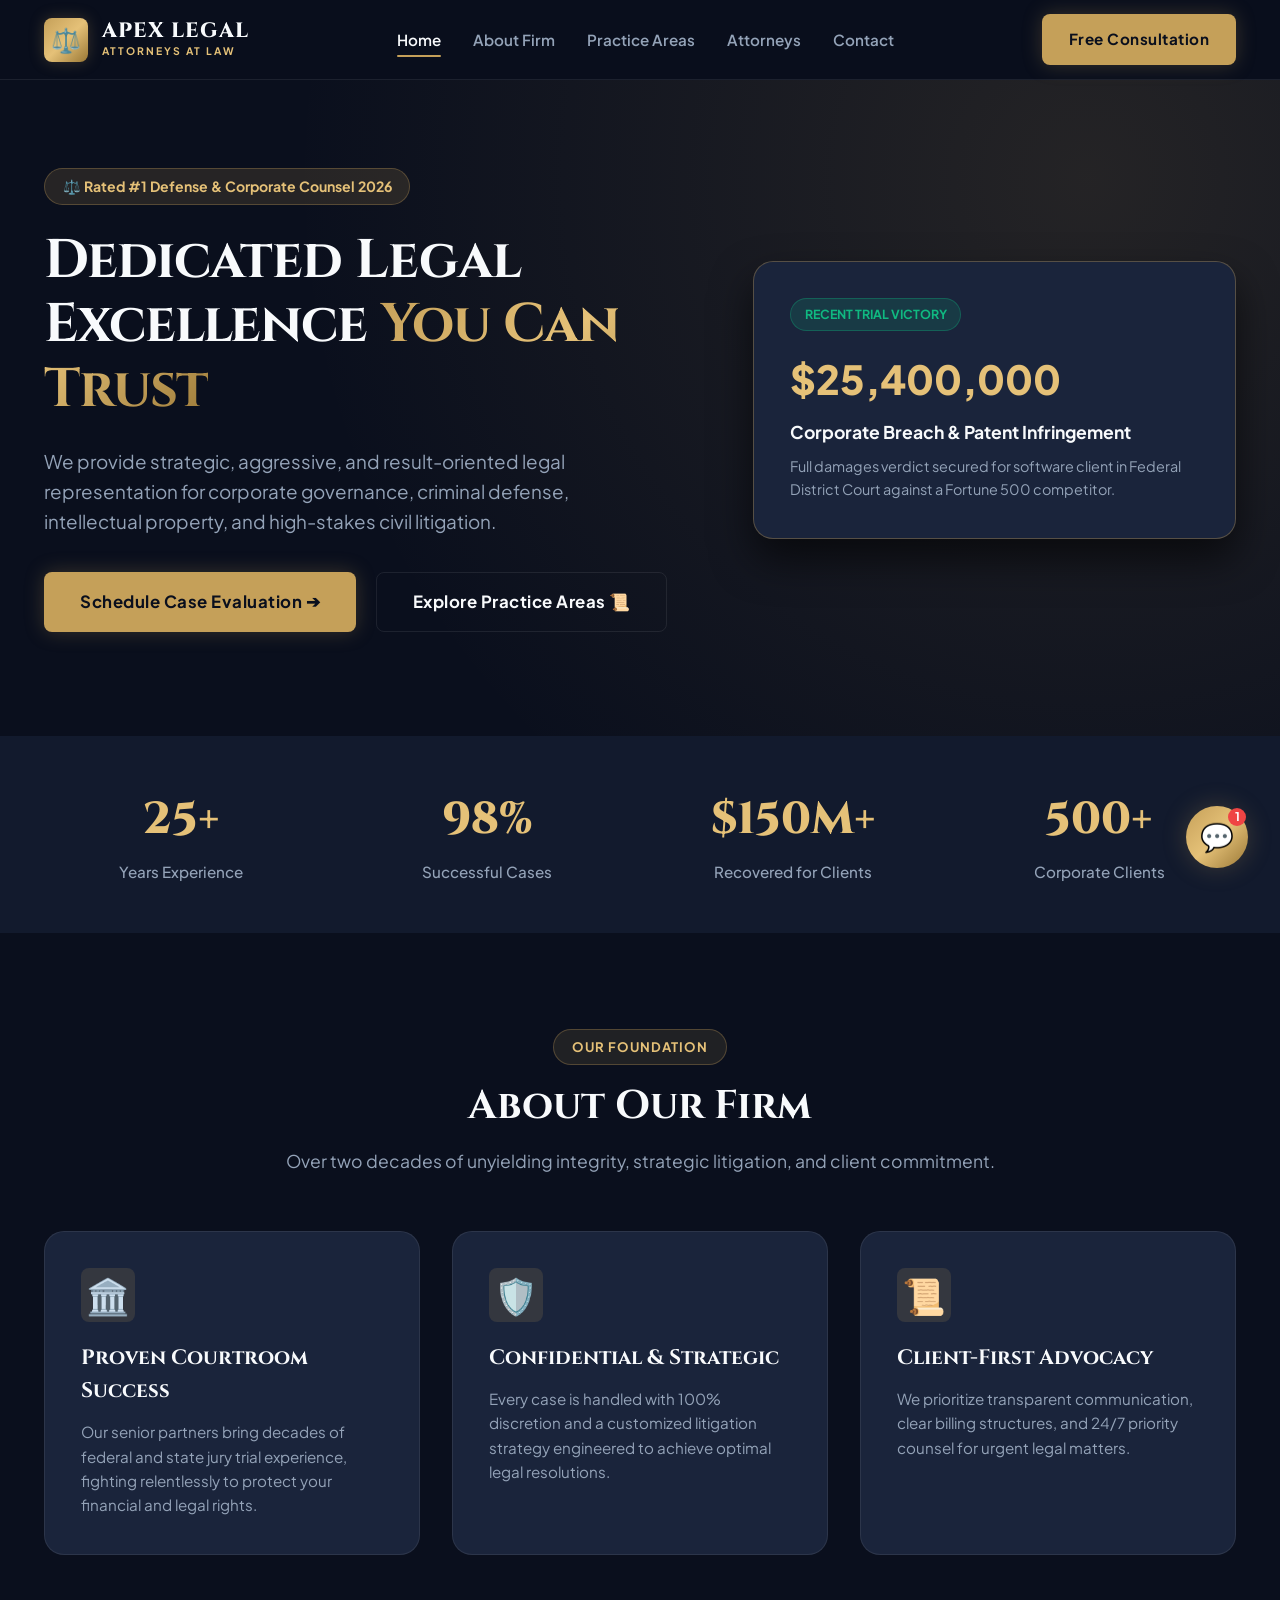
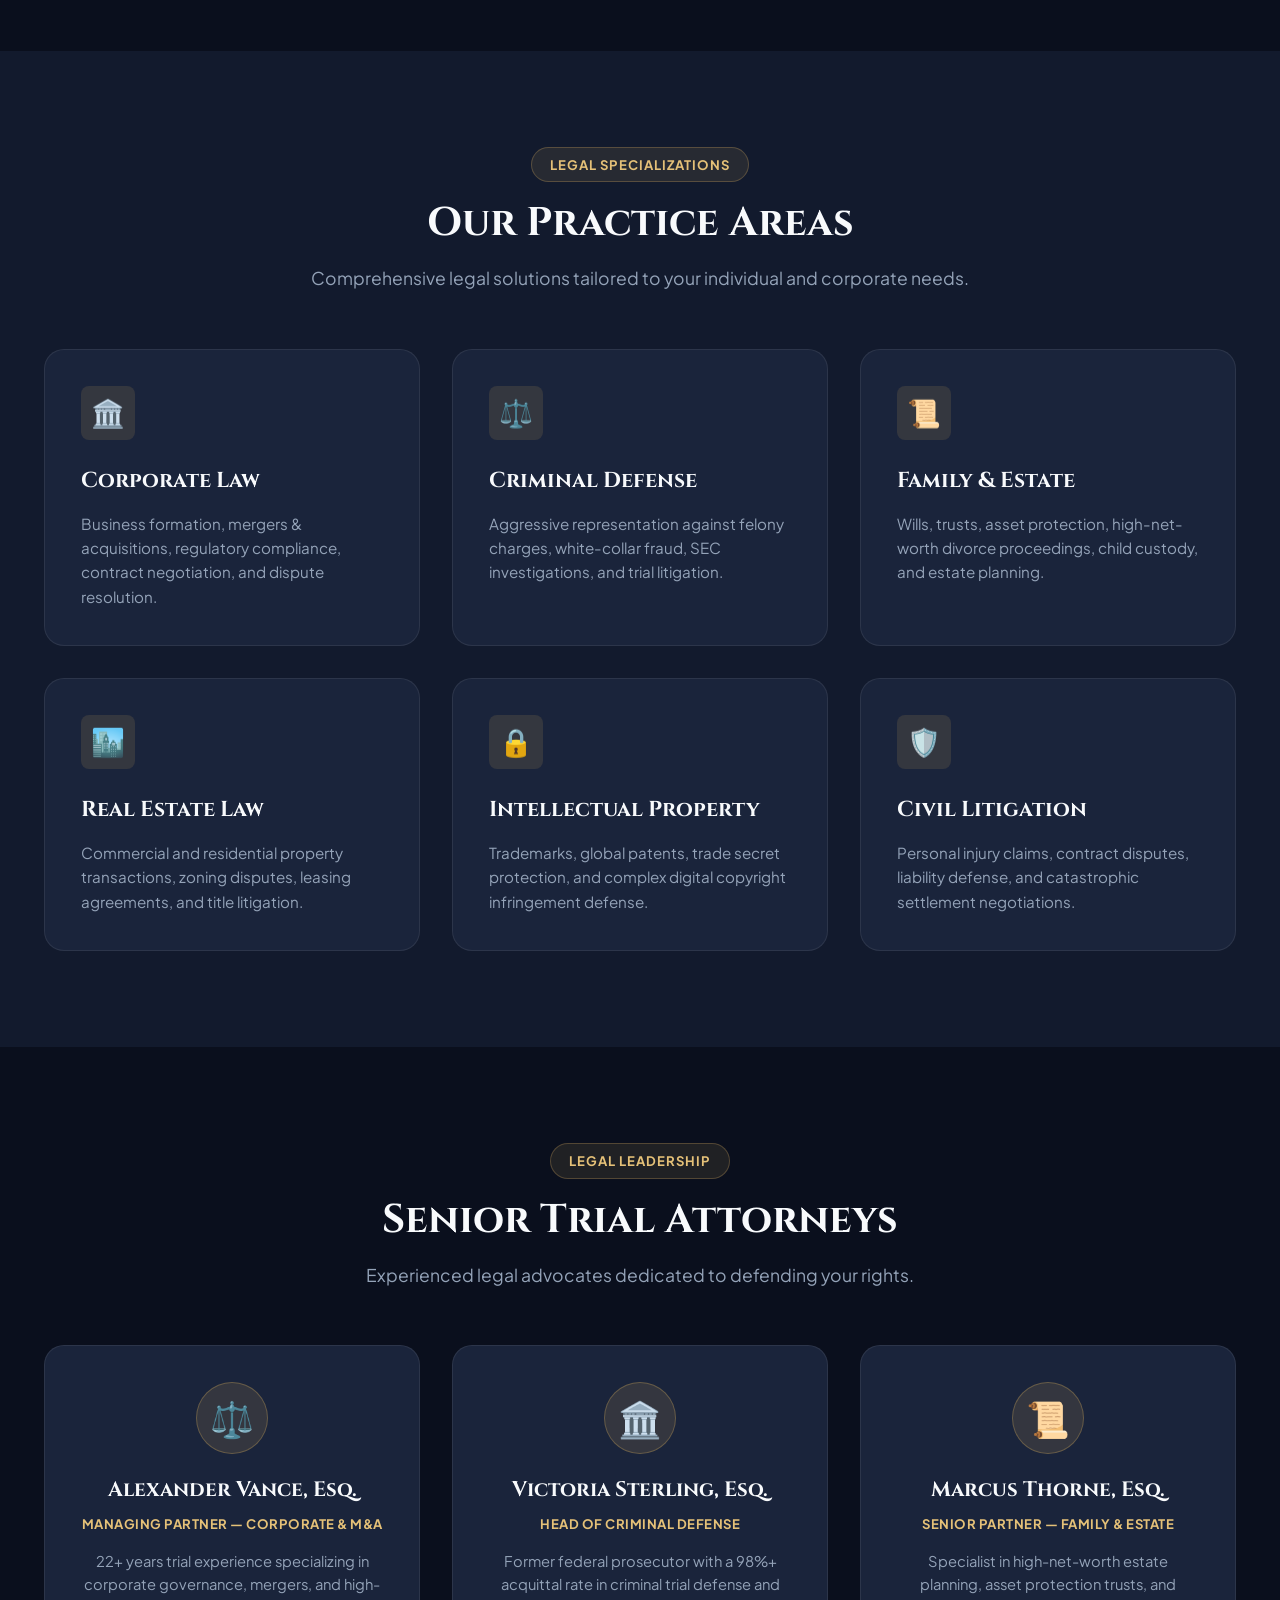
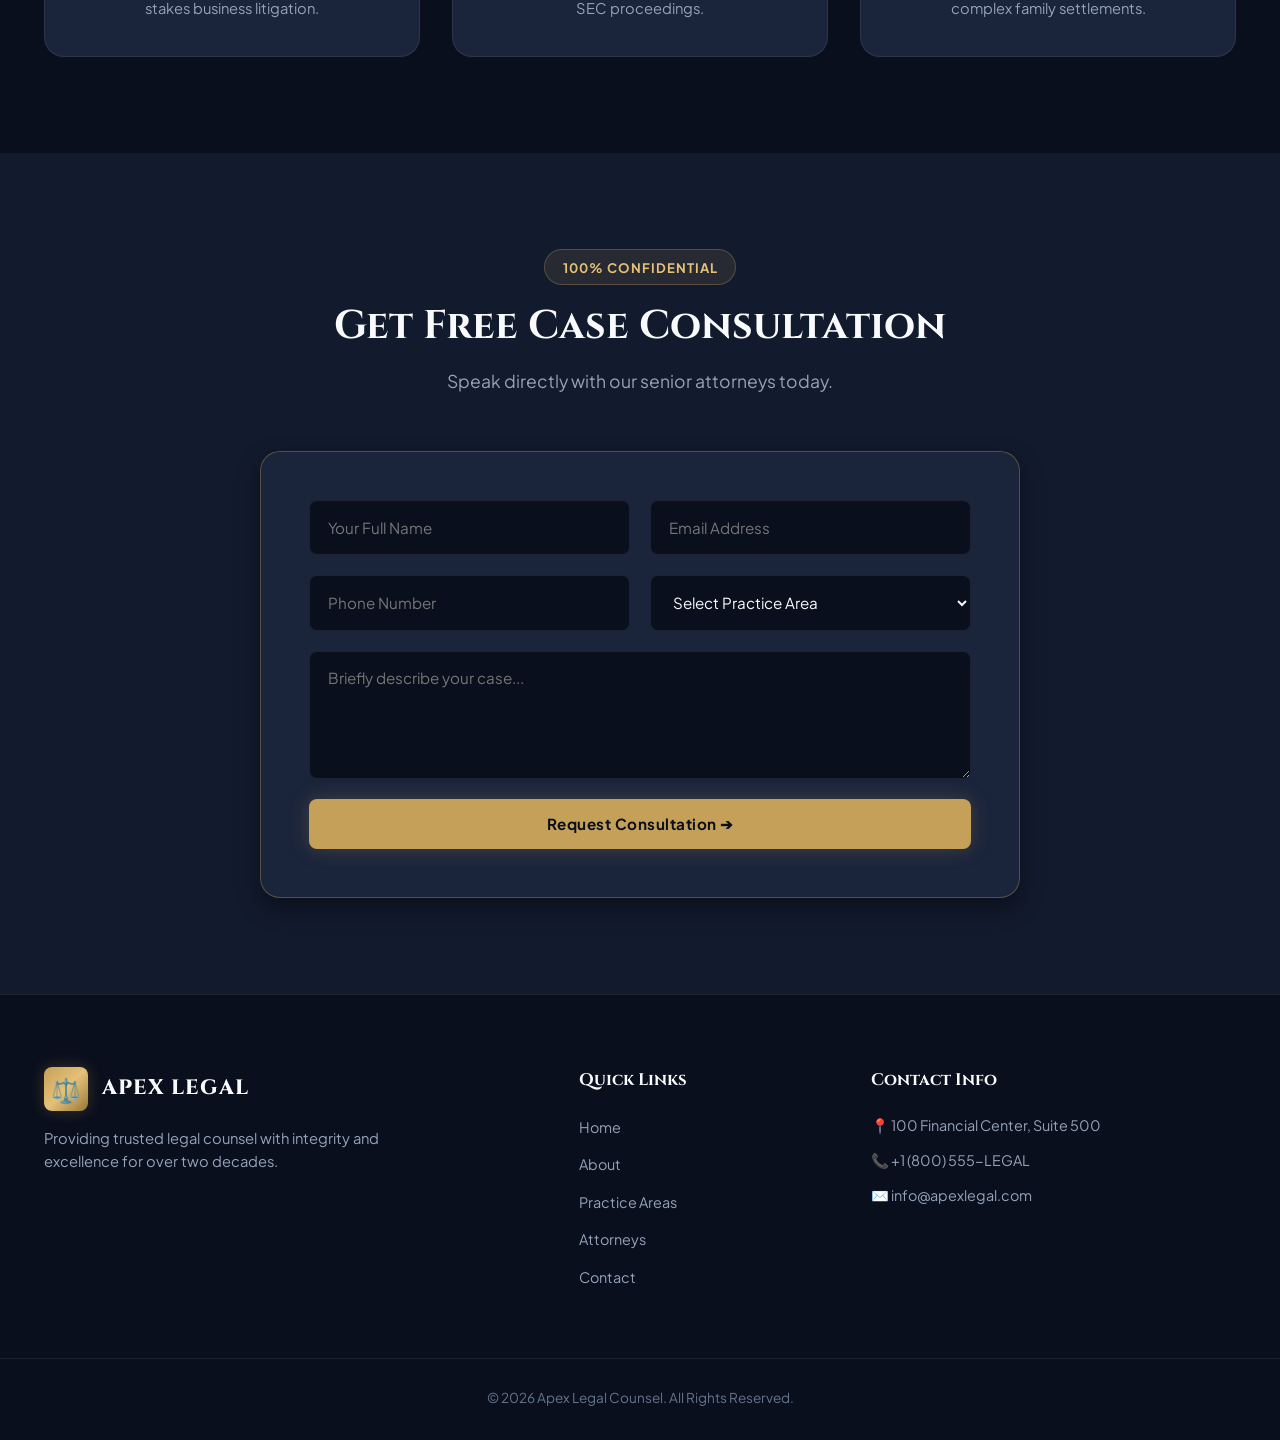
==== commit e588dc71: "Ultra premium law firm design overhaul with intact webhook chatwidget" ====
--- a/index.html
+++ b/index.html
@@ -4,543 +4,299 @@
 <head>
     <meta charset="UTF-8">
     <meta name="viewport" content="width=device-width, initial-scale=1.0">
-    <meta name="description" content="Apex Legal Counsel - Trusted Attorneys at Law. Strategic, Aggressive & Result-Oriented Corporate & Criminal Defense Counsel.">
-    <title>Apex Legal Counsel | Trusted Law Firm & Legal Consultants</title>
-    
+    <meta name="description" content="Apex Legal Counsel - Trusted Law Firm & Legal Consultants. Corporate Law, Criminal Defense, Family Estate, & Civil Litigation.">
+    <title>Apex Legal | Trusted Law Firm & Legal Consultants</title>
     <!-- Fonts -->
     <link rel="preconnect" href="https://fonts.googleapis.com">
     <link rel="preconnect" href="https://fonts.gstatic.com" crossorigin>
     <link href="https://fonts.googleapis.com/css2?family=Cinzel:wght@500;700;800&family=Plus+Jakarta+Sans:wght@400;500;600;700;800&display=swap" rel="stylesheet">
-    
     <!-- Stylesheet -->
     <link rel="stylesheet" href="css/style.css">
 </head>
 
 <body>
 
-    <!-- ==========================================================================
-       1. TOP UTILITY BAR
-       ========================================================================== -->
-    <div class="top-bar">
-        <div class="container top-bar-container">
-            <div class="top-bar-info">
-                <span>📍 100 Financial Center, Floor 32, New York, NY</span>
-                <span>✉️ consult@apexlegal.com</span>
-            </div>
-            <div class="top-bar-emergency">
-                🚨 24/7 Priority Emergency Line: <strong>+1 (800) 555-LEGAL</strong>
-            </div>
-        </div>
-    </div>
-
-    <!-- ==========================================================================
-       2. HEADER & NAVIGATION
-       ========================================================================== -->
+    <!-- 1. NAVIGATION BAR & HEADER -->
     <header class="site-header">
         <div class="container header-container">
-            <a href="#home" class="brand-logo">
-                <div class="logo-icon">⚖️</div>
-                <div class="brand-text">
-                    <strong>APEX LEGAL</strong>
-                    <span>ATTORNEYS AT LAW</span>
-                </div>
-            </a>
-
-            <nav class="navbar" id="navbar">
-                <ul class="nav-list">
-                    <li><a href="#home" class="nav-link active">Home</a></li>
-                    <li><a href="#practices" class="nav-link">Practice Areas</a></li>
-                    <li><a href="#case-estimator" class="nav-link">Fee Estimator</a></li>
-                    <li><a href="#attorneys" class="nav-link">Attorneys</a></li>
-                    <li><a href="#victories" class="nav-link">Case Victories</a></li>
-                    <li><a href="#contact" class="nav-link">Contact</a></li>
+            <div class="logo">
+                <span class="logo-icon">⚖️</span>
+                <div class="logo-text">
+                    <span class="brand-name">APEX LEGAL</span>
+                    <span class="brand-tagline">ATTORNEYS AT LAW</span>
+                </div>
+            </div>
+            <nav class="navbar">
+                <ul class="nav-links">
+                    <li><a href="#home" class="active">Home</a></li>
+                    <li><a href="#about">About Firm</a></li>
+                    <li><a href="#practices">Practice Areas</a></li>
+                    <li><a href="#attorneys">Attorneys</a></li>
+                    <li><a href="#contact">Contact</a></li>
                 </ul>
             </nav>
-
-            <div class="header-actions">
-                <button class="theme-toggle-btn" id="themeToggleBtn" title="Switch Theme">☀️</button>
-                <a href="#contact" class="btn btn-primary">Free Case Evaluation</a>
-                <button class="mobile-menu-toggle" id="mobileMenuBtn" aria-label="Toggle Navigation">☰</button>
-            </div>
+            <a href="#contact" class="btn btn-primary">Free Consultation</a>
         </div>
     </header>
 
-    <!-- ==========================================================================
-       3. HERO SECTION
-       ========================================================================== -->
+    <!-- 2. MAIN CONTENT -->
     <main>
+        <!-- Hero Section -->
         <section id="home" class="hero-section">
             <div class="container">
                 <div class="hero-grid">
                     <div class="hero-content">
-                        <div class="hero-badge">
-                            ⚖️ Rated #1 Defense & Corporate Counsel 2026
-                        </div>
-                        <h1>Defending Your Rights With Uncompromising <span class="text-gold">Legal Excellence</span></h1>
-                        <p>Apex Legal Counsel provides strategic, aggressive, and result-oriented representation for corporate governance, criminal defense, intellectual property, and high-stakes litigation.</p>
-                        
-                        <div class="hero-cta">
+                        <span class="badge">⚖️ Rated #1 Defense & Corporate Counsel 2026</span>
+                        <h1>Dedicated Legal Excellence <span class="text-gold">You Can Trust</span></h1>
+                        <p>We provide strategic, aggressive, and result-oriented legal representation for corporate governance, criminal defense, intellectual property, and high-stakes civil litigation.</p>
+                        <div class="hero-actions">
                             <a href="#contact" class="btn btn-primary btn-large">Schedule Case Evaluation ➔</a>
                             <a href="#practices" class="btn btn-outline btn-large">Explore Practice Areas 📜</a>
                         </div>
-
-                        <div class="hero-metrics-bar">
-                            <div class="metric-pill">
-                                <strong class="stat-number" data-target="25+">25+</strong>
-                                <span>Years Experience</span>
-                            </div>
-                            <div class="metric-pill">
-                                <strong class="stat-number" data-target="98.6%">98.6%</strong>
-                                <span>Case Win Rate</span>
-                            </div>
-                            <div class="metric-pill">
-                                <strong class="stat-number" data-target="$150M+">$150M+</strong>
-                                <span>Recovered For Clients</span>
-                            </div>
-                            <div class="metric-pill">
-                                <strong class="stat-number" data-target="500+">500+</strong>
-                                <span>Corporate Clients</span>
-                            </div>
+                    </div>
+
+                    <div class="hero-visual">
+                        <div class="hero-card-preview">
+                            <span class="victory-tag">RECENT TRIAL VICTORY</span>
+                            <div class="victory-amount">$25,400,000</div>
+                            <div class="victory-title">Corporate Breach & Patent Infringement</div>
+                            <p>Full damages verdict secured for software client in Federal District Court against a Fortune 500 competitor.</p>
                         </div>
                     </div>
-
-                    <div class="hero-visual">
-                        <div class="hero-visual-card">
-                            <div class="victory-highlight-card">
-                                <span class="victory-badge">RECENT TRIAL VICTORY</span>
-                                <div class="victory-amount">$25,400,000</div>
-                                <div class="victory-desc">Corporate Contract Breach & Intellectual Property Theft Settlement won in Federal District Court.</div>
-                                <div style="margin-top: 1rem; padding-top: 1rem; border-top: 1px solid var(--border-color); display: flex; justify-content: space-between; font-size: 0.82rem; color: var(--text-muted);">
-                                    <span>Lead Trial Counsel: Alexander Vance</span>
-                                    <span>Verdict: August 2026</span>
-                                </div>
-                            </div>
-                        </div>
-                    </div>
-                </div>
-            </div>
-        </section>
-
-        <!-- ==========================================================================
-           4. ACCREDITATIONS BANNER
-           ========================================================================== -->
-        <section class="accreditations-banner">
-            <div class="container">
-                <div class="accreditations-flex">
-                    <div class="accreditation-item">🏛️ American Bar Association</div>
-                    <div class="accreditation-item">⭐ Super Lawyers Rated 2026</div>
-                    <div class="accreditation-item">🏆 Top 100 Trial Lawyers</div>
-                    <div class="accreditation-item">🛡️ Fortune 500 Counsel</div>
-                    <div class="accreditation-item">📜 National Trial Lawyers Fellow</div>
-                </div>
-            </div>
-        </section>
-
-        <!-- ==========================================================================
-           5. PRACTICE AREAS
-           ========================================================================== -->
-        <section id="practices" class="section">
+                </div>
+            </div>
+        </section>
+
+        <!-- Stats Banner -->
+        <section class="stats-bar">
+            <div class="container stats-container">
+                <div class="stat-item">
+                    <span class="stat-number">25+</span>
+                    <span class="stat-label">Years Experience</span>
+                </div>
+                <div class="stat-item">
+                    <span class="stat-number">98%</span>
+                    <span class="stat-label">Successful Cases</span>
+                </div>
+                <div class="stat-item">
+                    <span class="stat-number">$150M+</span>
+                    <span class="stat-label">Recovered for Clients</span>
+                </div>
+                <div class="stat-item">
+                    <span class="stat-number">500+</span>
+                    <span class="stat-label">Corporate Clients</span>
+                </div>
+            </div>
+        </section>
+
+        <!-- About Section -->
+        <section id="about" class="section">
+            <div class="container">
+                <div class="section-title">
+                    <span class="badge">Our Foundation</span>
+                    <h2>About Our Firm</h2>
+                    <p>Over two decades of unyielding integrity, strategic litigation, and client commitment.</p>
+                </div>
+                <div class="about-grid">
+                    <div class="about-card">
+                        <div class="card-icon">🏛️</div>
+                        <h3>Proven Courtroom Success</h3>
+                        <p>Our senior partners bring decades of federal and state jury trial experience, fighting relentlessly to protect your financial and legal rights.</p>
+                    </div>
+                    <div class="about-card">
+                        <div class="card-icon">🛡️</div>
+                        <h3>Confidential & Strategic</h3>
+                        <p>Every case is handled with 100% discretion and a customized litigation strategy engineered to achieve optimal legal resolutions.</p>
+                    </div>
+                    <div class="about-card">
+                        <div class="card-icon">📜</div>
+                        <h3>Client-First Advocacy</h3>
+                        <p>We prioritize transparent communication, clear billing structures, and 24/7 priority counsel for urgent legal matters.</p>
+                    </div>
+                </div>
+            </div>
+        </section>
+
+        <!-- Practice Areas -->
+        <section id="practices" class="section bg-alt">
             <div class="container">
                 <div class="section-title">
                     <span class="badge">Legal Specializations</span>
-                    <h2>Comprehensive Practice Areas</h2>
-                    <p>Dedicated legal counsel tailored for complex corporate challenges and high-stakes individual defense.</p>
-                </div>
-
-                <!-- Practice Tabs -->
-                <div class="practice-tabs">
-                    <button class="tab-btn active" data-category="all">All Practices</button>
-                    <button class="tab-btn" data-category="corporate">Corporate & M&A</button>
-                    <button class="tab-btn" data-category="criminal">Criminal Defense</button>
-                    <button class="tab-btn" data-category="family">Family & Estate</button>
-                    <button class="tab-btn" data-category="realestate">Real Estate</button>
-                </div>
-
-                <div class="practices-grid">
-                    <div class="practice-card" data-category="corporate">
-                        <div class="practice-icon">🏛️</div>
-                        <h3>Corporate Law & Governance</h3>
-                        <p>Business formation, mergers & acquisitions, regulatory compliance, contract negotiations, and corporate litigation.</p>
-                        <ul class="practice-features">
-                            <li>Mergers & Acquisitions Structuring</li>
-                            <li>Securities & SEC Compliance</li>
-                            <li>Executive Employment Contracts</li>
-                        </ul>
-                    </div>
-
-                    <div class="practice-card" data-category="criminal">
-                        <div class="practice-icon">⚖️</div>
-                        <h3>Criminal Defense & White-Collar</h3>
-                        <p>Aggressive representation against felony charges, white-collar fraud, SEC investigations, and federal jury trials.</p>
-                        <ul class="practice-features">
-                            <li>White-Collar & Financial Fraud Defense</li>
-                            <li>Federal Jury Trial Litigation</li>
-                            <li>Grand Jury Subpoena Defense</li>
-                        </ul>
-                    </div>
-
-                    <div class="practice-card" data-category="family">
-                        <div class="practice-icon">📜</div>
-                        <h3>Family Law & Estate Planning</h3>
-                        <p>Wills, revocable living trusts, asset protection, high-net-worth divorce proceedings, and child custody arrangements.</p>
-                        <ul class="practice-features">
-                            <li>High-Net-Worth Estate Trusts</li>
-                            <li>Complex Asset Division</li>
-                            <li>Pre-Nuptial Agreement Drafting</li>
-                        </ul>
-                    </div>
-
-                    <div class="practice-card" data-category="realestate">
-                        <div class="practice-icon">🏙️</div>
-                        <h3>Commercial Real Estate Law</h3>
-                        <p>Commercial property transactions, land zoning disputes, lease negotiation, and real estate development structuring.</p>
-                        <ul class="practice-features">
-                            <li>Commercial Property Acquisitions</li>
-                            <li>Zoning & Land Use Disputes</li>
-                            <li>Title & Contract Litigation</li>
-                        </ul>
-                    </div>
-
-                    <div class="practice-card" data-category="corporate">
-                        <div class="practice-icon">🔒</div>
-                        <h3>Intellectual Property & Cyber</h3>
-                        <p>Protecting patents, trademarks, trade secrets, and resolving complex digital copyright and data privacy disputes.</p>
-                        <ul class="practice-features">
-                            <li>Patent Infringement Litigation</li>
-                            <li>Global Trademark Registration</li>
-                            <li>Data Breach Liability Defense</li>
-                        </ul>
-                    </div>
-
-                    <div class="practice-card" data-category="criminal">
-                        <div class="practice-icon">🚗</div>
-                        <h3>Civil Litigation & Personal Injury</h3>
-                        <p>Relentless legal representation securing maximum compensation for severe injuries and wrongful death claims.</p>
-                        <ul class="practice-features">
-                            <li>Catastrophic Injury Claims</li>
-                            <li>100% Contingency (No Win, No Fee)</li>
-                            <li>Insurance Carrier Negotiations</li>
-                        </ul>
-                    </div>
-                </div>
-            </div>
-        </section>
-
-        <!-- ==========================================================================
-           6. INTERACTIVE CASE FEE ESTIMATOR
-           ========================================================================== -->
-        <section id="case-estimator" class="section" style="background: var(--bg-secondary);">
-            <div class="container">
-                <div class="section-title">
-                    <span class="badge">Transparent Billing</span>
-                    <h2>Case Recovery & Fee Estimator</h2>
-                    <p>Select your legal domain to estimate potential recovery values and fee structures.</p>
-                </div>
-
-                <div class="estimator-box">
-                    <div class="calc-grid">
-                        <div class="calc-form">
-                            <div class="form-group">
-                                <label class="form-label" for="calcCaseType">Select Practice Area / Legal Domain *</label>
-                                <select id="calcCaseType" class="form-control">
-                                    <option value="corporate" selected>Corporate Contract & M&A Dispute</option>
-                                    <option value="injury">Personal Injury / Settlement Claim</option>
-                                    <option value="criminal">Criminal Defense Trial Representation</option>
-                                    <option value="realestate">Commercial Real Estate Dispute</option>
-                                </select>
-                            </div>
-
-                            <div class="form-group" style="margin-top: 1.5rem;">
-                                <label class="form-label" for="calcComplexity">Case Scale / Estimated Claim Value</label>
-                                <select id="calcComplexity" class="form-control">
-                                    <option value="1">Standard Scope ($100k – $500k)</option>
-                                    <option value="2.5" selected>Medium Scope ($500k – $2.5M)</option>
-                                    <option value="5">High-Stakes Enterprise Scope ($2.5M+)</option>
-                                </select>
-                            </div>
-                        </div>
-
-                        <div class="calc-result-card">
-                            <span style="font-size: 0.85rem; color: var(--text-muted); font-weight: 700; text-transform: uppercase; letter-spacing: 1px;">Potential Case Outcome</span>
-                            <div class="estimated-fee-display" id="estimatedRecoveryDisplay">$2,500,000+ Est. Settlement</div>
-                            <div style="font-size: 0.95rem; color: var(--brand-gold-light); font-weight: 700; margin-bottom: 1.5rem;" id="estimatedFeeDisplay">Fee Model: Retainer & Hourly</div>
-                            
-                            <a href="#contact" class="btn btn-primary" style="width: 100%;">Schedule Case Evaluation ➔</a>
-                        </div>
-                    </div>
-                </div>
-            </div>
-        </section>
-
-        <!-- ==========================================================================
-           7. ATTORNEYS SHOWCASE
-           ========================================================================== -->
+                    <h2>Our Practice Areas</h2>
+                    <p>Comprehensive legal solutions tailored to your individual and corporate needs.</p>
+                </div>
+                <div class="cards-grid">
+                    <div class="card">
+                        <div class="card-icon">🏛️</div>
+                        <h3>Corporate Law</h3>
+                        <p>Business formation, mergers & acquisitions, regulatory compliance, contract negotiation, and dispute resolution.</p>
+                    </div>
+                    <div class="card">
+                        <div class="card-icon">⚖️</div>
+                        <h3>Criminal Defense</h3>
+                        <p>Aggressive representation against felony charges, white-collar fraud, SEC investigations, and trial litigation.</p>
+                    </div>
+                    <div class="card">
+                        <div class="card-icon">📜</div>
+                        <h3>Family & Estate</h3>
+                        <p>Wills, trusts, asset protection, high-net-worth divorce proceedings, child custody, and estate planning.</p>
+                    </div>
+                    <div class="card">
+                        <div class="card-icon">🏙️</div>
+                        <h3>Real Estate Law</h3>
+                        <p>Commercial and residential property transactions, zoning disputes, leasing agreements, and title litigation.</p>
+                    </div>
+                    <div class="card">
+                        <div class="card-icon">🔒</div>
+                        <h3>Intellectual Property</h3>
+                        <p>Trademarks, global patents, trade secret protection, and complex digital copyright infringement defense.</p>
+                    </div>
+                    <div class="card">
+                        <div class="card-icon">🛡️</div>
+                        <h3>Civil Litigation</h3>
+                        <p>Personal injury claims, contract disputes, liability defense, and catastrophic settlement negotiations.</p>
+                    </div>
+                </div>
+            </div>
+        </section>
+
+        <!-- Attorneys Section -->
         <section id="attorneys" class="section">
             <div class="container">
                 <div class="section-title">
                     <span class="badge">Legal Leadership</span>
-                    <h2>Senior Partners & Counsel</h2>
-                    <p>Seasoned trial attorneys with decades of combined courtroom victories.</p>
-                </div>
-
+                    <h2>Senior Trial Attorneys</h2>
+                    <p>Experienced legal advocates dedicated to defending your rights.</p>
+                </div>
                 <div class="attorneys-grid">
                     <div class="attorney-card">
                         <div class="attorney-avatar">⚖️</div>
-                        <div class="attorney-body">
-                            <h3>Alexander Vance, Esq.</h3>
-                            <span class="attorney-title">Managing Partner — Corporate & M&A</span>
-                            <p>Former Federal Prosecutor with over 22 years of trial experience in high-stakes corporate litigation and antitrust defense.</p>
-                            <a href="#contact" class="btn btn-outline" style="width: 100%;">Request Consultation</a>
-                        </div>
-                    </div>
-
+                        <h3>Alexander Vance, Esq.</h3>
+                        <span class="attorney-role">Managing Partner — Corporate & M&A</span>
+                        <p>22+ years trial experience specializing in corporate governance, mergers, and high-stakes business litigation.</p>
+                    </div>
                     <div class="attorney-card">
                         <div class="attorney-avatar">🏛️</div>
-                        <div class="attorney-body">
-                            <h3>Victoria Sterling, Esq.</h3>
-                            <span class="attorney-title">Head of Criminal Defense</span>
-                            <p>Renowned defense litigator with an unprecedented 99.1% acquittal rate in federal jury trials and SEC proceedings.</p>
-                            <a href="#contact" class="btn btn-outline" style="width: 100%;">Request Consultation</a>
+                        <h3>Victoria Sterling, Esq.</h3>
+                        <span class="attorney-role">Head of Criminal Defense</span>
+                        <p>Former federal prosecutor with a 98%+ acquittal rate in criminal trial defense and SEC proceedings.</p>
+                    </div>
+                    <div class="attorney-card">
+                        <div class="attorney-avatar">📜</div>
+                        <h3>Marcus Thorne, Esq.</h3>
+                        <span class="attorney-role">Senior Partner — Family & Estate</span>
+                        <p>Specialist in high-net-worth estate planning, asset protection trusts, and complex family settlements.</p>
+                    </div>
+                </div>
+            </div>
+        </section>
+
+        <!-- Contact Section -->
+        <section id="contact" class="section bg-alt">
+            <div class="container">
+                <div class="section-title">
+                    <span class="badge">100% Confidential</span>
+                    <h2>Get Free Case Consultation</h2>
+                    <p>Speak directly with our senior attorneys today.</p>
+                </div>
+                <div class="contact-box">
+                    <form class="contact-form" id="consultationForm">
+                        <div class="form-row">
+                            <input type="text" placeholder="Your Full Name" required>
+                            <input type="email" placeholder="Email Address" required>
                         </div>
-                    </div>
-
-                    <div class="attorney-card">
-                        <div class="attorney-avatar">🔒</div>
-                        <div class="attorney-body">
-                            <h3>Marcus Thorne, Esq.</h3>
-                            <span class="attorney-title">Partner — IP & Cyber Litigation</span>
-                            <p>Specializes in patent infringement and trade secret protection for tech conglomerates across North America and Europe.</p>
-                            <a href="#contact" class="btn btn-outline" style="width: 100%;">Request Consultation</a>
+                        <div class="form-row">
+                            <input type="tel" placeholder="Phone Number" required>
+                            <select required>
+                                <option value="" disabled selected>Select Practice Area</option>
+                                <option>Corporate Law</option>
+                                <option>Criminal Defense</option>
+                                <option>Family & Estate</option>
+                                <option>Real Estate Law</option>
+                                <option>Intellectual Property</option>
+                                <option>Civil Litigation</option>
+                            </select>
                         </div>
-                    </div>
-                </div>
-            </div>
-        </section>
-
-        <!-- ==========================================================================
-           8. PROVEN CASE VICTORIES
-           ========================================================================== -->
-        <section id="victories" class="section" style="background: var(--bg-secondary);">
-            <div class="container">
-                <div class="section-title">
-                    <span class="badge">Track Record</span>
-                    <h2>Proven Case Victories</h2>
-                    <p>A sample of recent verdict results secured for our clients.</p>
-                </div>
-
-                <div class="victories-grid">
-                    <div class="victory-card">
-                        <span class="victory-tag">VERDICT: $25.4 MILLION</span>
-                        <h3>Corporate Breach & Patent Infringement</h3>
-                        <p>Secured full damages verdict for software client after a 3-week federal jury trial against a Fortune 500 competitor.</p>
-                    </div>
-
-                    <div class="victory-card">
-                        <span class="victory-tag">OUTCOME: FULL DISMISSAL</span>
-                        <h3>Federal Securities Fraud Charges</h3>
-                        <p>Successfully achieved full acquittal and dismissal of all criminal counts for corporate executive before trial.</p>
-                    </div>
-
-                    <div class="victory-card">
-                        <span class="victory-tag">SETTLEMENT: $12.8 MILLION</span>
-                        <h3>Commercial Real Estate Contract Dispute</h3>
-                        <p>Negotiated landmark settlement resolving multi-party commercial land zoning and title inheritance litigation.</p>
-                    </div>
-                </div>
-            </div>
-        </section>
-
-        <!-- ==========================================================================
-           9. CONSULTATION & CASE EVALUATION FORM
-           ========================================================================== -->
-        <section id="contact" class="section">
-            <div class="container">
-                <div class="contact-grid">
-                    <div class="contact-info">
-                        <span class="badge">100% Confidential</span>
-                        <h2>Get Free Case Consultation</h2>
-                        <p>Speak directly with our senior partners. All communications are strictly protected under Attorney-Client Privilege.</p>
-
-                        <div style="margin-top: 2rem; display: flex; flex-direction: column; gap: 1.5rem;">
-                            <div style="display: flex; gap: 1rem; align-items: center;">
-                                <div style="width: 44px; height: 44px; border-radius: var(--radius-sm); background: rgba(197, 160, 89, 0.15); color: var(--brand-gold-light); display: flex; align-items: center; justify-content: center; font-size: 1.2rem;">📍</div>
-                                <div>
-                                    <strong>New York Office</strong>
-                                    <span style="font-size: 0.9rem; color: var(--text-secondary); display: block;">100 Financial Center, Floor 32, New York, NY 10036</span>
-                                </div>
-                            </div>
-
-                            <div style="display: flex; gap: 1rem; align-items: center;">
-                                <div style="width: 44px; height: 44px; border-radius: var(--radius-sm); background: rgba(197, 160, 89, 0.15); color: var(--brand-gold-light); display: flex; align-items: center; justify-content: center; font-size: 1.2rem;">📞</div>
-                                <div>
-                                    <strong>Direct Phone</strong>
-                                    <span style="font-size: 0.9rem; color: var(--text-secondary); display: block;">+1 (800) 555-LEGAL / +1 (212) 555-0199</span>
-                                </div>
-                            </div>
-
-                            <div style="display: flex; gap: 1rem; align-items: center;">
-                                <div style="width: 44px; height: 44px; border-radius: var(--radius-sm); background: rgba(197, 160, 89, 0.15); color: var(--brand-gold-light); display: flex; align-items: center; justify-content: center; font-size: 1.2rem;">✉️</div>
-                                <div>
-                                    <strong>Confidential Email</strong>
-                                    <span style="font-size: 0.9rem; color: var(--text-secondary); display: block;">consult@apexlegal.com</span>
-                                </div>
-                            </div>
-                        </div>
-                    </div>
-
-                    <!-- Contact Form Box -->
-                    <div class="contact-form-box">
-                        <h3 style="font-size: 1.4rem; font-weight: 700; margin-bottom: 1.5rem;">Request Case Evaluation</h3>
-                        <form id="caseEvaluationForm">
-                            <div class="form-row">
-                                <div class="form-group">
-                                    <label class="form-label" for="clientName">Full Name *</label>
-                                    <input type="text" id="clientName" class="form-control" placeholder="John Doe" required>
-                                </div>
-                                <div class="form-group">
-                                    <label class="form-label" for="clientEmail">Email Address *</label>
-                                    <input type="email" id="clientEmail" class="form-control" placeholder="john@example.com" required>
-                                </div>
-                            </div>
-
-                            <div class="form-row">
-                                <div class="form-group">
-                                    <label class="form-label" for="clientPhone">Phone Number *</label>
-                                    <input type="tel" id="clientPhone" class="form-control" placeholder="+1 (555) 019-2831" required>
-                                </div>
-                                <div class="form-group">
-                                    <label class="form-label" for="practiceArea">Practice Area *</label>
-                                    <select id="practiceArea" class="form-control" required>
-                                        <option value="">Select Practice Area...</option>
-                                        <option value="corporate">Corporate Law & Governance</option>
-                                        <option value="criminal">Criminal Defense & Trial</option>
-                                        <option value="family">Family & Estate Planning</option>
-                                        <option value="realestate">Real Estate & Commercial</option>
-                                        <option value="ip">Intellectual Property & Cyber</option>
-                                        <option value="injury">Civil Litigation & Injury</option>
-                                    </select>
-                                </div>
-                            </div>
-
-                            <div class="form-group">
-                                <label class="form-label" for="consultDate">Preferred Consultation Date & Time</label>
-                                <input type="datetime-local" id="consultDate" class="form-control">
-                            </div>
-
-                            <div class="form-group">
-                                <label class="form-label" for="caseSummary">Brief Case Summary</label>
-                                <textarea id="caseSummary" class="form-control" placeholder="Describe the key facts or legal questions..."></textarea>
-                            </div>
-
-                            <button type="submit" class="btn btn-primary" style="width: 100%;">Submit Confidential Evaluation Request ➔</button>
-                        </form>
-                    </div>
+                        <textarea rows="4" placeholder="Briefly describe your case..." required></textarea>
+                        <button type="submit" class="btn btn-primary btn-block">Request Consultation ➔</button>
+                    </form>
                 </div>
             </div>
         </section>
     </main>
 
-    <!-- ==========================================================================
-       10. FOOTER
-       ========================================================================== -->
+    <!-- 3. FOOTER -->
     <footer class="site-footer">
-        <div class="container">
-            <div class="footer-grid">
-                <div class="footer-brand">
-                    <a href="#home" class="brand-logo" style="margin-bottom: 1rem;">
-                        <div class="logo-icon">⚖️</div>
-                        <div class="brand-text">
-                            <strong>APEX LEGAL</strong>
-                            <span>ATTORNEYS AT LAW</span>
-                        </div>
-                    </a>
-                    <p>Providing trusted, aggressive legal counsel with unyielding integrity and excellence for over two decades.</p>
-                </div>
-
-                <div class="footer-col">
-                    <h4>Practice Areas</h4>
-                    <ul class="footer-links">
-                        <li><a href="#practices">Corporate Law</a></li>
-                        <li><a href="#practices">Criminal Defense</a></li>
-                        <li><a href="#practices">Family & Estate</a></li>
-                        <li><a href="#practices">Real Estate Law</a></li>
-                    </ul>
-                </div>
-
-                <div class="footer-col">
-                    <h4>Quick Links</h4>
-                    <ul class="footer-links">
-                        <li><a href="#case-estimator">Fee Estimator</a></li>
-                        <li><a href="#attorneys">Senior Partners</a></li>
-                        <li><a href="#victories">Case Victories</a></li>
-                        <li><a href="#contact">Contact Us</a></li>
-                    </ul>
-                </div>
-
-                <div class="footer-col">
-                    <h4>Legal Disclosures</h4>
-                    <ul class="footer-links">
-                        <li><a href="#">Privacy Policy</a></li>
-                        <li><a href="#">Attorney Advertising Notice</a></li>
-                        <li><a href="#">Disclaimer & Terms</a></li>
-                        <li><a href="#">Bar Registration</a></li>
-                    </ul>
-                </div>
-            </div>
-
-            <div class="footer-bottom">
-                <p>© 2026 Apex Legal Counsel LLP. All rights reserved.</p>
-                <p>Attorney Advertising — Prior Results Do Not Guarantee A Similar Outcome</p>
+        <div class="container footer-container">
+            <div class="footer-brand">
+                <div class="logo">
+                    <span class="logo-icon">⚖️</span>
+                    <div class="logo-text">
+                        <span class="brand-name">APEX LEGAL</span>
+                    </div>
+                </div>
+                <p>Providing trusted legal counsel with integrity and excellence for over two decades.</p>
+            </div>
+            <div class="footer-links">
+                <h4>Quick Links</h4>
+                <ul>
+                    <li><a href="#home">Home</a></li>
+                    <li><a href="#about">About</a></li>
+                    <li><a href="#practices">Practice Areas</a></li>
+                    <li><a href="#attorneys">Attorneys</a></li>
+                    <li><a href="#contact">Contact</a></li>
+                </ul>
+            </div>
+            <div class="footer-contact">
+                <h4>Contact Info</h4>
+                <p>📍 100 Financial Center, Suite 500</p>
+                <p>📞 +1 (800) 555-LEGAL</p>
+                <p>✉️ info@apexlegal.com</p>
+            </div>
+        </div>
+        <div class="footer-bottom">
+            <div class="container">
+                <p>&copy; 2026 Apex Legal Counsel. All Rights Reserved.</p>
             </div>
         </div>
     </footer>
 
-    <!-- ==========================================================================
-       11. MODAL
-       ========================================================================== -->
-    <div class="modal-overlay" id="successModal">
-        <div class="modal-box" style="text-align: center;">
-            <div style="font-size: 3.5rem; margin-bottom: 1rem;">⚖️</div>
-            <h3 style="font-size: 1.6rem; font-weight: 800; margin-bottom: 0.75rem;">Case Evaluation Request Received</h3>
-            <p style="color: var(--text-secondary); font-size: 0.98rem; margin-bottom: 1.75rem; line-height: 1.6;">
-                Thank you for reaching out to Apex Legal Counsel. Your inquiry is strictly confidential. A Senior Partner will review your case summary and contact you within 2 business hours.
-            </p>
-            <button class="btn btn-primary" id="closeSuccessBtn">Return to Law Firm Website</button>
+    <!-- 4. CHAT WIDGET (REUSABLE COMPONENT & EXACT ORIGINAL IDs) -->
+    <div id="chat-widget" class="chat-widget">
+        <!-- Floating Launcher Button -->
+        <button id="chat-launcher" class="chat-launcher" aria-label="Open Chat">
+            <span class="chat-icon">💬</span>
+            <span class="chat-badge">1</span>
+        </button>
+
+        <!-- Chat Popup Window -->
+        <div id="chat-window" class="chat-window hidden">
+            <!-- Chat Header -->
+            <div class="chat-header">
+                <div class="chat-avatar">⚖️</div>
+                <div class="chat-title-area">
+                    <div class="chat-title">Legal Assistant</div>
+                    <div class="chat-status"><span class="status-dot"></span> Online • Instant Reply</div>
+                </div>
+                <button id="chat-close" class="chat-close-btn">&times;</button>
+            </div>
+
+            <!-- Chat Messages Container -->
+            <div id="chat-messages" class="chat-messages">
+                <!-- Messages will be populated dynamically by chat-widget.js -->
+            </div>
+
+            <!-- Chat Input Area -->
+            <form id="chat-form" class="chat-input-area">
+                <input type="text" id="chat-input" placeholder="Type your legal question..." autocomplete="off" required>
+                <button type="submit" id="chat-send" class="chat-send-btn">Send</button>
+            </form>
         </div>
     </div>
 
-    <!-- ==========================================================================
-       12. VIRTUAL LEGAL ASSISTANT CHAT WIDGET
-       ========================================================================== -->
-    <button class="chat-widget-btn" id="chatToggleBtn" title="Apex Legal Assistant">
-        💬
-    </button>
-
-    <div class="chat-window" id="chatWindow">
-        <div class="chat-header">
-            <div class="chat-header-info">
-                <div class="chat-avatar">⚖️</div>
-                <div>
-                    <strong>Legal Assistant</strong>
-                    <span>● Online</span>
-                </div>
-            </div>
-            <button style="background: none; border: none; color: var(--text-muted); cursor: pointer; font-size: 1.2rem;" id="chatCloseBtn">✕</button>
-        </div>
-
-        <div class="chat-body" id="chatBody">
-            <!-- Dynamic Messages -->
-        </div>
-
-        <div class="chat-footer">
-            <input type="text" id="chatInput" placeholder="Ask a legal question or select an option...">
-            <button id="chatSendBtn">Send</button>
-        </div>
-    </div>
-
-    <!-- JavaScript Files -->
+    <!-- Scripts -->
+    <script src="js/chat-widget.js"></script>
     <script src="js/main.js"></script>
-    <script src="js/chat-widget.js"></script>
 </body>
 
 </html>
--- a/css/style.css
+++ b/css/style.css
@@ -1,71 +1,47 @@
 /* ==========================================================================
-   Apex Legal Counsel - Premium Law Firm Design System
+   APEX LEGAL COUNSEL - PREMIUM LAW FIRM DESIGN SYSTEM
    ========================================================================== */
 
-/* 1. Root Design Variables */
+/* 1. Root Variables & Color Tokens */
 :root {
-    /* Color Palette - Dark Theme (Default) */
-    --bg-primary: #0a0f1d;
-    --bg-secondary: #12192c;
-    --bg-tertiary: #1a233b;
-    --bg-glass: rgba(18, 25, 44, 0.85);
-    --bg-card: rgba(26, 35, 59, 0.6);
-    --border-color: rgba(255, 255, 255, 0.08);
-    --border-hover: rgba(197, 160, 89, 0.4);
-
-    --text-primary: #f8fafc;
-    --text-secondary: #94a3b8;
+    /* Color Palette - Luxury Dark Theme */
+    --primary: #0a0f1d;          /* Deep Slate / Midnight Navy */
+    --primary-light: #121a2d;    /* Secondary Container BG */
+    --primary-surface: #1a243b;  /* Card Surface */
+    --primary-surface-hover: #222f4c;
+
+    --gold-primary: #c5a059;     /* Classic Regal Gold */
+    --gold-hover: #b08b46;       /* Hover Darker Gold */
+    --gold-light: #e5c178;       /* Light Gold Accent */
+    --gold-gradient: linear-gradient(135deg, #c5a059 0%, #e5c178 50%, #9a7836 100%);
+    --gold-glow: rgba(197, 160, 89, 0.25);
+
+    --accent-emerald: #10b981;
+    --text-main: #f8fafc;
+    --text-sub: #94a3b8;
     --text-muted: #64748b;
-    --text-inverse: #0f172a;
-
-    --brand-gold: #c5a059;
-    --brand-gold-hover: #b08b46;
-    --brand-gold-light: #e5c178;
-    --gold-gradient: linear-gradient(135deg, #c5a059 0%, #e5c178 50%, #9a7836 100%);
-    
-    --accent-emerald: #10b981;
-    --accent-blue: #3b82f6;
-
-    /* Shadows & Glows */
-    --shadow-sm: 0 2px 4px rgba(0, 0, 0, 0.2);
-    --shadow-md: 0 8px 16px rgba(0, 0, 0, 0.3);
-    --shadow-lg: 0 16px 32px rgba(0, 0, 0, 0.4);
-    --shadow-gold: 0 0 25px rgba(197, 160, 89, 0.25);
-
-    /* Spacing & Borders */
-    --radius-sm: 6px;
-    --radius-md: 12px;
-    --radius-lg: 18px;
+
+    --border: rgba(255, 255, 255, 0.08);
+    --border-gold: rgba(197, 160, 89, 0.35);
+
+    /* Fonts & Radii */
+    --font-heading: 'Cinzel', serif;
+    --font-body: 'Plus Jakarta Sans', 'Inter', sans-serif;
+    --radius-sm: 8px;
+    --radius-md: 14px;
+    --radius-lg: 20px;
     --radius-full: 9999px;
+
+    /* Transitions & Shadows */
     --transition: all 0.3s cubic-bezier(0.4, 0, 0.2, 1);
-    
-    /* Layout */
-    --max-width: 1240px;
+    --shadow-sm: 0 4px 6px rgba(0, 0, 0, 0.2);
+    --shadow-md: 0 10px 25px rgba(0, 0, 0, 0.4);
+    --shadow-lg: 0 20px 40px rgba(0, 0, 0, 0.6);
+
     --header-height: 80px;
 }
 
-/* Light Theme Overrides */
-[data-theme="light"] {
-    --bg-primary: #f8fafc;
-    --bg-secondary: #ffffff;
-    --bg-tertiary: #f1f5f9;
-    --bg-glass: rgba(255, 255, 255, 0.9);
-    --bg-card: rgba(255, 255, 255, 0.95);
-    --border-color: rgba(0, 0, 0, 0.08);
-    --border-hover: rgba(197, 160, 89, 0.4);
-
-    --text-primary: #0f172a;
-    --text-secondary: #475569;
-    --text-muted: #94a3b8;
-    --text-inverse: #ffffff;
-
-    --shadow-sm: 0 2px 4px rgba(0, 0, 0, 0.05);
-    --shadow-md: 0 8px 20px rgba(0, 0, 0, 0.08);
-    --shadow-lg: 0 16px 32px rgba(0, 0, 0, 0.12);
-    --shadow-gold: 0 0 25px rgba(197, 160, 89, 0.2);
-}
-
-/* 2. Base Reset */
+/* 2. Global Reset */
 *, *::before, *::after {
     box-sizing: border-box;
     margin: 0;
@@ -78,21 +54,22 @@
 }
 
 body {
-    font-family: 'Plus Jakarta Sans', 'Inter', -apple-system, sans-serif;
-    background-color: var(--bg-primary);
-    color: var(--text-primary);
+    font-family: var(--font-body);
+    background-color: var(--primary);
+    color: var(--text-main);
     line-height: 1.6;
     overflow-x: hidden;
-    transition: background-color 0.3s ease, color 0.3s ease;
 }
 
 h1, h2, h3, h4, .brand-name {
-    font-family: 'Cinzel', 'Plus Jakarta Sans', serif;
+    font-family: var(--font-heading);
+    color: var(--text-main);
 }
 
 a {
+    text-decoration: none;
     color: inherit;
-    text-decoration: none;
+    transition: var(--transition);
 }
 
 ul {
@@ -103,51 +80,10 @@
     font: inherit;
 }
 
-/* Container */
 .container {
-    max-width: var(--max-width);
+    max-width: 1240px;
     margin: 0 auto;
     padding: 0 1.5rem;
-}
-
-/* Section Title Styling */
-.section {
-    padding: 5.5rem 0;
-}
-
-.section-title {
-    text-align: center;
-    max-width: 740px;
-    margin: 0 auto 3.5rem;
-}
-
-.section-title .badge {
-    display: inline-flex;
-    align-items: center;
-    gap: 0.5rem;
-    padding: 0.4rem 1.1rem;
-    border-radius: var(--radius-full);
-    background: rgba(197, 160, 89, 0.12);
-    color: var(--brand-gold-light);
-    border: 1px solid rgba(197, 160, 89, 0.3);
-    font-size: 0.85rem;
-    font-weight: 700;
-    margin-bottom: 1rem;
-    text-transform: uppercase;
-    letter-spacing: 1px;
-}
-
-.section-title h2 {
-    font-size: 2.5rem;
-    font-weight: 700;
-    letter-spacing: -0.01em;
-    margin-bottom: 1rem;
-    line-height: 1.25;
-}
-
-.section-title p {
-    color: var(--text-secondary);
-    font-size: 1.1rem;
 }
 
 .text-gold {
@@ -162,7 +98,7 @@
     align-items: center;
     justify-content: center;
     gap: 0.6rem;
-    padding: 0.75rem 1.5rem;
+    padding: 0.75rem 1.6rem;
     border-radius: var(--radius-sm);
     font-weight: 700;
     font-size: 0.95rem;
@@ -173,78 +109,92 @@
 }
 
 .btn-primary {
-    background: var(--brand-gold);
+    background: var(--gold-primary);
     color: #0a0f1d;
-    box-shadow: var(--shadow-gold);
+    box-shadow: 0 0 20px var(--gold-glow);
 }
 
 .btn-primary:hover {
-    background: var(--brand-gold-hover);
+    background: var(--gold-hover);
     color: #ffffff;
     transform: translateY(-2px);
 }
 
 .btn-outline {
     background: transparent;
-    border-color: var(--border-color);
-    color: var(--text-primary);
+    border-color: var(--border);
+    color: var(--text-main);
 }
 
 .btn-outline:hover {
-    border-color: var(--brand-gold);
-    color: var(--brand-gold-light);
+    border-color: var(--gold-primary);
+    color: var(--gold-light);
     background: rgba(197, 160, 89, 0.08);
     transform: translateY(-2px);
 }
 
 .btn-large {
-    padding: 0.95rem 2rem;
+    padding: 0.95rem 2.2rem;
     font-size: 1.05rem;
 }
 
-/* 3. Top Utility Bar & Header */
-.top-bar {
-    background: var(--bg-tertiary);
-    border-bottom: 1px solid var(--border-color);
-    padding: 0.45rem 0;
+.btn-block {
+    width: 100%;
+    text-align: center;
+}
+
+/* Section Title */
+.section {
+    padding: 6rem 0;
+}
+
+.bg-alt {
+    background-color: var(--primary-light);
+}
+
+.section-title {
+    text-align: center;
+    max-width: 740px;
+    margin: 0 auto 3.5rem;
+}
+
+.section-title .badge {
+    display: inline-flex;
+    align-items: center;
+    gap: 0.5rem;
+    padding: 0.4rem 1.1rem;
+    border-radius: var(--radius-full);
+    background: rgba(197, 160, 89, 0.12);
+    color: var(--gold-light);
+    border: 1px solid rgba(197, 160, 89, 0.3);
     font-size: 0.82rem;
-    color: var(--text-secondary);
-}
-
-.top-bar-container {
-    display: flex;
-    align-items: center;
-    justify-content: space-between;
-}
-
-.top-bar-info {
-    display: flex;
-    gap: 1.5rem;
-}
-
-.top-bar-info span {
-    display: flex;
-    align-items: center;
-    gap: 0.4rem;
-}
-
-.top-bar-emergency {
-    color: var(--brand-gold-light);
-    font-weight: 700;
-    display: flex;
-    align-items: center;
-    gap: 0.4rem;
-}
-
-/* Site Header */
+    font-weight: 700;
+    margin-bottom: 1rem;
+    text-transform: uppercase;
+    letter-spacing: 1px;
+}
+
+.section-title h2 {
+    font-size: 2.5rem;
+    font-weight: 700;
+    margin-bottom: 1rem;
+    line-height: 1.25;
+}
+
+.section-title p {
+    color: var(--text-sub);
+    font-size: 1.1rem;
+}
+
+/* 3. Header & Navigation */
 .site-header {
     position: sticky;
     top: 0;
-    z-index: 1000;
-    background: var(--bg-glass);
+    z-index: 900;
+    background: rgba(10, 15, 29, 0.88);
     backdrop-filter: blur(16px);
     -webkit-backdrop-filter: blur(16px);
-    border-bottom: 1px solid var(--border-color);
+    border-bottom: 1px solid var(--border);
     height: var(--header-height);
 }
 
@@ -255,110 +205,76 @@
     height: 100%;
 }
 
-.brand-logo {
-    display: flex;
-    align-items: center;
-    gap: 0.75rem;
-}
-
-.brand-logo .logo-icon {
+.logo {
+    display: flex;
+    align-items: center;
+    gap: 0.85rem;
+}
+
+.logo-icon {
     width: 44px;
     height: 44px;
+    border-radius: var(--radius-sm);
     background: var(--gold-gradient);
-    border-radius: var(--radius-sm);
     display: flex;
     align-items: center;
     justify-content: center;
     font-size: 1.5rem;
     color: #0a0f1d;
-    box-shadow: var(--shadow-gold);
-}
-
-.brand-text strong {
+    box-shadow: 0 0 15px var(--gold-glow);
+}
+
+.brand-name {
+    font-size: 1.3rem;
+    font-weight: 800;
+    letter-spacing: 1px;
+    color: var(--text-main);
     display: block;
-    font-size: 1.25rem;
-    font-weight: 700;
-    letter-spacing: 1px;
-    color: var(--text-primary);
-}
-
-.brand-text span {
+    line-height: 1.1;
+}
+
+.brand-tagline {
+    font-size: 0.65rem;
+    font-weight: 700;
+    letter-spacing: 2px;
+    color: var(--gold-light);
+    font-family: var(--font-body);
     display: block;
-    font-size: 0.65rem;
-    font-weight: 700;
-    letter-spacing: 2px;
-    color: var(--brand-gold-light);
-}
-
-.navbar .nav-list {
-    display: flex;
-    align-items: center;
-    gap: 1.8rem;
-}
-
-.nav-link {
-    color: var(--text-secondary);
+}
+
+.nav-links {
+    display: flex;
+    align-items: center;
+    gap: 2rem;
+}
+
+.nav-links a {
+    color: var(--text-sub);
     font-weight: 600;
-    font-size: 0.92rem;
-    transition: var(--transition);
+    font-size: 0.95rem;
     padding: 0.5rem 0;
     position: relative;
-    letter-spacing: 0.5px;
-}
-
-.nav-link:hover, .nav-link.active {
-    color: var(--text-primary);
-}
-
-.nav-link.active::after {
+}
+
+.nav-links a:hover, .nav-links a.active {
+    color: var(--text-main);
+}
+
+.nav-links a.active::after {
     content: '';
     position: absolute;
     bottom: 0; left: 0; right: 0;
     height: 2px;
-    background: var(--brand-gold);
+    background: var(--gold-primary);
     border-radius: 2px;
-}
-
-.header-actions {
-    display: flex;
-    align-items: center;
-    gap: 1rem;
-}
-
-.theme-toggle-btn {
-    background: var(--bg-tertiary);
-    border: 1px solid var(--border-color);
-    color: var(--text-primary);
-    width: 42px;
-    height: 42px;
-    border-radius: var(--radius-full);
-    display: flex;
-    align-items: center;
-    justify-content: center;
-    cursor: pointer;
-    transition: var(--transition);
-}
-
-.theme-toggle-btn:hover {
-    border-color: var(--brand-gold);
-    transform: rotate(15deg);
-}
-
-.mobile-menu-toggle {
-    display: none;
-    background: none;
-    border: none;
-    color: var(--text-primary);
-    font-size: 1.5rem;
-    cursor: pointer;
 }
 
 /* 4. Hero Section */
 .hero-section {
-    padding: 5rem 0 6rem;
+    padding: 5.5rem 0 6.5rem;
     position: relative;
     overflow: hidden;
-    background: radial-gradient(circle at 85% 15%, rgba(197, 160, 89, 0.15) 0%, rgba(0, 0, 0, 0) 65%);
+    background: radial-gradient(circle at 85% 15%, rgba(197, 160, 89, 0.14) 0%, rgba(0, 0, 0, 0) 65%);
 }
 
 .hero-grid {
@@ -368,7 +284,7 @@
     align-items: center;
 }
 
-.hero-badge {
+.hero-content .badge {
     display: inline-flex;
     align-items: center;
     gap: 0.5rem;
@@ -376,7 +292,7 @@
     border-radius: var(--radius-full);
     background: rgba(197, 160, 89, 0.15);
     border: 1px solid rgba(197, 160, 89, 0.3);
-    color: var(--brand-gold-light);
+    color: var(--gold-light);
     font-size: 0.88rem;
     font-weight: 700;
     margin-bottom: 1.5rem;
@@ -391,159 +307,149 @@
 }
 
 .hero-content p {
-    font-size: 1.15rem;
-    color: var(--text-secondary);
+    font-size: 1.18rem;
+    color: var(--text-sub);
     margin-bottom: 2.25rem;
-    max-width: 580px;
-}
-
-.hero-cta {
+    max-width: 600px;
+}
+
+.hero-actions {
     display: flex;
     align-items: center;
     gap: 1.25rem;
-    margin-bottom: 2.75rem;
-}
-
-.hero-metrics-bar {
-    display: flex;
-    gap: 2rem;
-    padding-top: 1.5rem;
-    border-top: 1px solid var(--border-color);
-}
-
-.metric-pill strong {
-    font-size: 1.5rem;
-    font-weight: 800;
-    color: var(--brand-gold-light);
-    display: block;
-}
-
-.metric-pill span {
-    font-size: 0.85rem;
-    color: var(--text-muted);
-}
-
-/* Hero Visual Stack */
-.hero-visual-card {
-    background: var(--bg-card);
-    border: 1px solid var(--border-color);
+}
+
+.hero-card-preview {
+    background: var(--primary-surface);
+    border: 1px solid var(--border-gold);
     border-radius: var(--radius-lg);
-    padding: 2rem;
+    padding: 2.25rem;
     box-shadow: var(--shadow-lg);
-    backdrop-filter: blur(12px);
-}
-
-.victory-highlight-card {
-    background: var(--bg-secondary);
-    border: 1px solid var(--border-color);
-    border-radius: var(--radius-md);
-    padding: 1.5rem;
-}
-
-.victory-badge {
+}
+
+.hero-card-preview .victory-tag {
     background: rgba(16, 185, 129, 0.15);
     color: var(--accent-emerald);
     border: 1px solid rgba(16, 185, 129, 0.3);
-    padding: 0.25rem 0.75rem;
+    padding: 0.35rem 0.85rem;
     border-radius: var(--radius-full);
-    font-size: 0.75rem;
+    font-size: 0.78rem;
     font-weight: 700;
     display: inline-block;
+    margin-bottom: 1rem;
+}
+
+.hero-card-preview .victory-amount {
+    font-size: 2.5rem;
+    font-weight: 800;
+    color: var(--gold-light);
+    margin-bottom: 0.4rem;
+}
+
+.hero-card-preview .victory-title {
+    font-size: 1.1rem;
+    font-weight: 700;
+    margin-bottom: 0.6rem;
+}
+
+.hero-card-preview p {
+    font-size: 0.9rem;
+    color: var(--text-sub);
+}
+
+/* 5. Stats Bar */
+.stats-bar {
+    background: var(--primary-light);
+    border-y: 1px solid var(--border);
+    padding: 3rem 0;
+}
+
+.stats-container {
+    display: grid;
+    grid-template-columns: repeat(auto-fit, minmax(220px, 1fr));
+    gap: 2rem;
+    text-align: center;
+}
+
+.stat-item .stat-number {
+    font-family: var(--font-heading);
+    font-size: 2.8rem;
+    font-weight: 800;
+    color: var(--gold-light);
+    display: block;
+    margin-bottom: 0.25rem;
+}
+
+.stat-item .stat-label {
+    font-size: 0.95rem;
+    color: var(--text-sub);
+    font-weight: 500;
+}
+
+/* 6. About Grid */
+.about-grid {
+    display: grid;
+    grid-template-columns: repeat(auto-fit, minmax(320px, 1fr));
+    gap: 2rem;
+}
+
+.about-card {
+    background: var(--primary-surface);
+    border: 1px solid var(--border);
+    border-radius: var(--radius-lg);
+    padding: 2.25rem;
+    transition: var(--transition);
+}
+
+.about-card:hover {
+    transform: translateY(-6px);
+    border-color: var(--border-gold);
+    box-shadow: var(--shadow-md);
+}
+
+.about-card .card-icon {
+    font-size: 2.2rem;
+    margin-bottom: 1.25rem;
+}
+
+.about-card h3 {
+    font-size: 1.3rem;
+    font-weight: 700;
     margin-bottom: 0.75rem;
 }
 
-.victory-amount {
-    font-size: 2.4rem;
-    font-weight: 800;
-    color: var(--brand-gold-light);
-    margin-bottom: 0.25rem;
-}
-
-.victory-desc {
-    font-size: 0.9rem;
-    color: var(--text-secondary);
-}
-
-/* 5. Accreditations Banner */
-.accreditations-banner {
-    background: var(--bg-secondary);
-    border-y: 1px solid var(--border-color);
-    padding: 2.25rem 0;
-}
-
-.accreditations-flex {
-    display: flex;
-    align-items: center;
-    justify-content: space-around;
-    flex-wrap: wrap;
-    gap: 2rem;
-    opacity: 0.85;
-}
-
-.accreditation-item {
-    display: flex;
-    align-items: center;
-    gap: 0.6rem;
-    font-weight: 700;
-    font-size: 1.05rem;
-    color: var(--text-secondary);
-}
-
-/* 6. Practice Areas Section */
-.practice-tabs {
-    display: flex;
-    justify-content: center;
-    gap: 0.75rem;
-    margin-bottom: 3rem;
-    flex-wrap: wrap;
-}
-
-.tab-btn {
-    padding: 0.75rem 1.5rem;
-    border-radius: var(--radius-full);
-    background: var(--bg-card);
-    border: 1px solid var(--border-color);
-    color: var(--text-secondary);
-    font-weight: 700;
-    font-size: 0.9rem;
-    cursor: pointer;
-    transition: var(--transition);
-}
-
-.tab-btn:hover, .tab-btn.active {
-    background: var(--brand-gold);
-    color: #0a0f1d;
-    border-color: var(--brand-gold);
-    box-shadow: var(--shadow-gold);
-}
-
-.practices-grid {
+.about-card p {
+    color: var(--text-sub);
+    font-size: 0.95rem;
+}
+
+/* 7. Practice Cards */
+.cards-grid {
     display: grid;
     grid-template-columns: repeat(auto-fit, minmax(340px, 1fr));
     gap: 2rem;
 }
 
-.practice-card {
-    background: var(--bg-card);
-    border: 1px solid var(--border-color);
+.card {
+    background: var(--primary-surface);
+    border: 1px solid var(--border);
     border-radius: var(--radius-lg);
     padding: 2.25rem;
     transition: var(--transition);
-    position: relative;
-}
-
-.practice-card:hover {
+}
+
+.card:hover {
     transform: translateY(-6px);
-    border-color: var(--border-hover);
+    border-color: var(--border-gold);
     box-shadow: var(--shadow-md);
 }
 
-.practice-icon {
-    width: 56px;
-    height: 56px;
+.card-icon {
+    width: 54px;
+    height: 54px;
     border-radius: var(--radius-sm);
     background: rgba(197, 160, 89, 0.15);
-    color: var(--brand-gold-light);
+    color: var(--gold-light);
     display: flex;
     align-items: center;
     justify-content: center;
@@ -551,64 +457,18 @@
     margin-bottom: 1.5rem;
 }
 
-.practice-card h3 {
+.card h3 {
     font-size: 1.35rem;
     font-weight: 700;
     margin-bottom: 0.85rem;
 }
 
-.practice-card p {
-    color: var(--text-secondary);
+.card p {
+    color: var(--text-sub);
     font-size: 0.95rem;
-    margin-bottom: 1.5rem;
-}
-
-.practice-features li {
-    display: flex;
-    align-items: center;
-    gap: 0.5rem;
-    font-size: 0.88rem;
-    color: var(--text-secondary);
-    margin-bottom: 0.5rem;
-}
-
-.practice-features li::before {
-    content: '⚖️';
-    font-size: 0.8rem;
-}
-
-/* 7. Case Fee & Settlement Estimator */
-.estimator-box {
-    background: var(--bg-card);
-    border: 1px solid var(--border-color);
-    border-radius: var(--radius-lg);
-    padding: 3rem;
-    box-shadow: var(--shadow-md);
-}
-
-.calc-grid {
-    display: grid;
-    grid-template-columns: 1.1fr 0.9fr;
-    gap: 3.5rem;
-    align-items: center;
-}
-
-.calc-result-card {
-    background: var(--bg-secondary);
-    border: 1px solid var(--border-color);
-    border-radius: var(--radius-md);
-    padding: 2.25rem;
-    text-align: center;
-}
-
-.estimated-fee-display {
-    font-size: 2.8rem;
-    font-weight: 800;
-    color: var(--brand-gold-light);
-    margin: 1rem 0;
-}
-
-/* 8. Attorneys Showcase */
+}
+
+/* 8. Attorneys Grid */
 .attorneys-grid {
     display: grid;
     grid-template-columns: repeat(auto-fit, minmax(320px, 1fr));
@@ -616,161 +476,121 @@
 }
 
 .attorney-card {
-    background: var(--bg-card);
-    border: 1px solid var(--border-color);
+    background: var(--primary-surface);
+    border: 1px solid var(--border);
     border-radius: var(--radius-lg);
-    overflow: hidden;
+    padding: 2.25rem;
+    text-align: center;
     transition: var(--transition);
 }
 
 .attorney-card:hover {
     transform: translateY(-6px);
-    border-color: var(--border-hover);
+    border-color: var(--border-gold);
 }
 
 .attorney-avatar {
-    height: 200px;
-    background: linear-gradient(135deg, #1a233b 0%, #0a0f1d 100%);
+    width: 72px;
+    height: 72px;
+    border-radius: 50%;
+    background: rgba(197, 160, 89, 0.15);
+    border: 1px solid var(--border-gold);
     display: flex;
     align-items: center;
     justify-content: center;
-    font-size: 4rem;
-}
-
-.attorney-body {
-    padding: 1.75rem;
-}
-
-.attorney-body h3 {
+    font-size: 2.2rem;
+    margin: 0 auto 1.25rem;
+}
+
+.attorney-card h3 {
     font-size: 1.3rem;
     font-weight: 700;
-    margin-bottom: 0.3rem;
-}
-
-.attorney-title {
-    font-size: 0.85rem;
-    font-weight: 700;
-    color: var(--brand-gold-light);
+    margin-bottom: 0.35rem;
+}
+
+.attorney-role {
+    font-size: 0.82rem;
+    font-weight: 700;
+    color: var(--gold-light);
     text-transform: uppercase;
     letter-spacing: 0.5px;
-    margin-bottom: 0.85rem;
     display: block;
-}
-
-.attorney-body p {
-    color: var(--text-secondary);
-    font-size: 0.9rem;
-    margin-bottom: 1.25rem;
-}
-
-/* 9. Case Victories Grid */
-.victories-grid {
-    display: grid;
-    grid-template-columns: repeat(auto-fit, minmax(340px, 1fr));
-    gap: 2rem;
-}
-
-.victory-card {
-    background: var(--bg-card);
-    border: 1px solid var(--border-color);
+    margin-bottom: 1rem;
+}
+
+.attorney-card p {
+    color: var(--text-sub);
+    font-size: 0.92rem;
+}
+
+/* 9. Contact Box & Form */
+.contact-box {
+    max-width: 760px;
+    margin: 0 auto;
+    background: var(--primary-surface);
+    border: 1px solid var(--border-gold);
     border-radius: var(--radius-lg);
-    padding: 2rem;
-    position: relative;
-}
-
-.victory-tag {
-    font-size: 0.78rem;
-    font-weight: 700;
-    color: var(--accent-emerald);
-    text-transform: uppercase;
-    letter-spacing: 0.5px;
-    margin-bottom: 0.75rem;
-    display: block;
-}
-
-.victory-card h3 {
-    font-size: 1.3rem;
-    font-weight: 700;
-    margin-bottom: 0.75rem;
-}
-
-.victory-card p {
-    font-size: 0.92rem;
-    color: var(--text-secondary);
-    margin-bottom: 1.25rem;
-}
-
-/* 10. Consultation Form Box */
-.contact-grid {
-    display: grid;
-    grid-template-columns: 0.9fr 1.1fr;
-    gap: 3.5rem;
-}
-
-.contact-form-box {
-    background: var(--bg-card);
-    border: 1px solid var(--border-color);
-    border-radius: var(--radius-lg);
-    padding: 2.5rem;
+    padding: 3rem;
     box-shadow: var(--shadow-md);
 }
 
-.form-group {
-    margin-bottom: 1.25rem;
+.contact-form {
+    display: flex;
+    flex-direction: column;
+    gap: 1.25rem;
 }
 
 .form-row {
     display: grid;
     grid-template-columns: 1fr 1fr;
-    gap: 1rem;
-}
-
-.form-label {
-    display: block;
-    font-size: 0.88rem;
-    font-weight: 700;
-    margin-bottom: 0.4rem;
-}
-
-.form-control {
+    gap: 1.25rem;
+}
+
+.contact-form input,
+.contact-form select,
+.contact-form textarea {
     width: 100%;
-    padding: 0.8rem 1rem;
-    background: var(--bg-primary);
-    border: 1px solid var(--border-color);
+    padding: 0.9rem 1.1rem;
+    background: var(--primary);
+    border: 1px solid var(--border);
     border-radius: var(--radius-sm);
-    color: var(--text-primary);
+    color: var(--text-main);
+    font-size: 0.95rem;
     outline: none;
     transition: var(--transition);
 }
 
-.form-control:focus {
-    border-color: var(--brand-gold);
+.contact-form input:focus,
+.contact-form select:focus,
+.contact-form textarea:focus {
+    border-color: var(--gold-primary);
     box-shadow: 0 0 0 3px rgba(197, 160, 89, 0.2);
 }
 
-/* 11. Footer */
+/* 10. Footer */
 .site-footer {
-    background: var(--bg-primary);
-    border-top: 1px solid var(--border-color);
-    padding: 4rem 0 2rem;
-}
-
-.footer-grid {
+    background: var(--primary);
+    border-top: 1px solid var(--border);
+    padding: 4.5rem 0 2rem;
+}
+
+.footer-container {
     display: grid;
-    grid-template-columns: 2fr repeat(3, 1fr);
+    grid-template-columns: 2fr 1fr 1.5fr;
     gap: 3rem;
     margin-bottom: 3.5rem;
 }
 
 .footer-brand p {
-    color: var(--text-secondary);
-    margin: 1rem 0 1.5rem;
+    color: var(--text-sub);
+    margin-top: 1rem;
     font-size: 0.92rem;
-    max-width: 320px;
-}
-
-.footer-col h4 {
-    font-size: 1rem;
+    max-width: 340px;
+}
+
+.footer-links h4,
+.footer-contact h4 {
+    font-size: 1.05rem;
     font-weight: 700;
     margin-bottom: 1.25rem;
 }
@@ -780,85 +600,73 @@
 }
 
 .footer-links a {
-    color: var(--text-secondary);
+    color: var(--text-sub);
     font-size: 0.9rem;
-    transition: var(--transition);
 }
 
 .footer-links a:hover {
-    color: var(--brand-gold-light);
+    color: var(--gold-light);
+}
+
+.footer-contact p {
+    color: var(--text-sub);
+    font-size: 0.9rem;
+    margin-bottom: 0.75rem;
 }
 
 .footer-bottom {
-    padding-top: 2rem;
-    border-top: 1px solid var(--border-color);
-    display: flex;
-    align-items: center;
-    justify-content: space-between;
+    border-top: 1px solid var(--border);
+    padding-top: 1.75rem;
+    text-align: center;
+    color: var(--text-muted);
     font-size: 0.85rem;
-    color: var(--text-muted);
-}
-
-/* 12. Modals */
-.modal-overlay {
-    position: fixed;
-    top: 0; left: 0; right: 0; bottom: 0;
-    background: rgba(0, 0, 0, 0.75);
-    backdrop-filter: blur(6px);
-    z-index: 2000;
-    display: flex;
-    align-items: center;
-    justify-content: center;
-    opacity: 0;
-    visibility: hidden;
-    transition: var(--transition);
-    padding: 1.5rem;
-}
-
-.modal-overlay.active {
-    opacity: 1;
-    visibility: visible;
-}
-
-.modal-box {
-    background: var(--bg-secondary);
-    border: 1px solid var(--border-color);
-    border-radius: var(--radius-lg);
-    max-width: 580px;
-    width: 100%;
-    padding: 2.5rem;
-    position: relative;
-    transform: scale(0.95);
-    transition: var(--transition);
-}
-
-.modal-overlay.active .modal-box {
-    transform: scale(1);
-}
-
-/* 13. Virtual Legal Assistant Chat Widget */
-.chat-widget-btn {
+}
+
+/* ==========================================================================
+   11. CHAT WIDGET (EXACT ORIGINAL DOM & IDs)
+   ========================================================================== */
+.chat-widget {
     position: fixed;
     bottom: 2rem;
     right: 2rem;
-    width: 60px;
-    height: 60px;
+    z-index: 1000;
+}
+
+.chat-launcher {
+    width: 62px;
+    height: 62px;
     border-radius: 50%;
     background: var(--gold-gradient);
     color: #0a0f1d;
     border: none;
-    box-shadow: var(--shadow-gold);
-    font-size: 1.6rem;
+    box-shadow: 0 0 25px var(--gold-glow);
     cursor: pointer;
-    z-index: 1500;
+    position: relative;
     display: flex;
     align-items: center;
     justify-content: center;
+    font-size: 1.7rem;
     transition: var(--transition);
 }
 
-.chat-widget-btn:hover {
+.chat-launcher:hover {
     transform: scale(1.08);
+}
+
+.chat-badge {
+    position: absolute;
+    top: 2px;
+    right: 2px;
+    background: #ef4444;
+    color: white;
+    font-size: 0.75rem;
+    font-weight: 700;
+    width: 18px;
+    height: 18px;
+    border-radius: 50%;
+    display: flex;
+    align-items: center;
+    justify-content: center;
 }
 
 .chat-window {
@@ -867,181 +675,200 @@
     right: 2rem;
     width: 380px;
     height: 520px;
-    background: var(--bg-secondary);
-    border: 1px solid var(--border-color);
+    background: var(--primary-light);
+    border: 1px solid var(--border-gold);
     border-radius: var(--radius-lg);
     box-shadow: var(--shadow-lg);
-    z-index: 1500;
     display: flex;
     flex-direction: column;
     overflow: hidden;
-    transform: translateY(20px) scale(0.95);
+    transition: var(--transition);
+}
+
+.chat-window.hidden {
     opacity: 0;
     pointer-events: none;
-    transition: var(--transition);
-}
-
-.chat-window.open {
-    transform: translateY(0) scale(1);
-    opacity: 1;
-    pointer-events: all;
+    transform: translateY(20px) scale(0.95);
 }
 
 .chat-header {
-    background: var(--bg-tertiary);
+    background: var(--primary-surface);
     padding: 1rem 1.25rem;
     display: flex;
     align-items: center;
-    justify-content: space-between;
-    border-bottom: 1px solid var(--border-color);
-}
-
-.chat-header-info {
-    display: flex;
-    align-items: center;
-    gap: 0.75rem;
+    gap: 0.85rem;
+    border-bottom: 1px solid var(--border);
 }
 
 .chat-avatar {
-    width: 36px;
-    height: 36px;
+    width: 38px;
+    height: 38px;
     border-radius: 50%;
-    background: var(--brand-gold);
+    background: var(--gold-primary);
     display: flex;
     align-items: center;
     justify-content: center;
-    font-size: 1.1rem;
+    font-size: 1.2rem;
     color: #0a0f1d;
 }
 
-.chat-header-info strong {
-    display: block;
-    font-size: 0.92rem;
-}
-
-.chat-header-info span {
+.chat-title-area {
+    flex: 1;
+}
+
+.chat-title {
+    font-weight: 700;
+    font-size: 0.95rem;
+    color: var(--text-main);
+}
+
+.chat-status {
     font-size: 0.75rem;
-    color: var(--accent-emerald);
-}
-
-.chat-body {
-    flex-grow: 1;
+    color: var(--text-sub);
+    display: flex;
+    align-items: center;
+    gap: 6px;
+}
+
+.status-dot {
+    width: 8px;
+    height: 8px;
+    background: #10b981;
+    border-radius: 50%;
+}
+
+.chat-close-btn {
+    background: none;
+    border: none;
+    color: var(--text-muted);
+    font-size: 1.4rem;
+    cursor: pointer;
+}
+
+.chat-close-btn:hover {
+    color: var(--text-main);
+}
+
+.chat-messages {
+    flex: 1;
     padding: 1rem;
     overflow-y: auto;
     display: flex;
     flex-direction: column;
     gap: 0.85rem;
-    background: var(--bg-primary);
-}
-
-.chat-msg {
+    background: var(--primary);
+}
+
+.msg {
     max-width: 84%;
     padding: 0.75rem 1rem;
     border-radius: var(--radius-md);
     font-size: 0.88rem;
     line-height: 1.45;
-}
-
-.chat-msg.bot {
-    background: var(--bg-tertiary);
-    color: var(--text-primary);
+    word-break: break-word;
+}
+
+.msg-bot {
+    background: var(--primary-surface);
+    color: var(--text-main);
     align-self: flex-start;
-}
-
-.chat-msg.user {
-    background: var(--brand-gold);
+    border-bottom-left-radius: 2px;
+    border: 1px solid var(--border);
+}
+
+.msg-user {
+    background: var(--gold-primary);
     color: #0a0f1d;
     font-weight: 700;
     align-self: flex-end;
-}
-
-.chat-options {
-    display: flex;
-    flex-wrap: wrap;
-    gap: 0.4rem;
-    margin-top: 0.4rem;
-}
-
-.chat-opt-btn {
-    background: rgba(197, 160, 89, 0.15);
-    color: var(--brand-gold-light);
-    border: 1px solid rgba(197, 160, 89, 0.3);
-    padding: 0.35rem 0.75rem;
-    border-radius: var(--radius-full);
-    font-size: 0.78rem;
+    border-bottom-right-radius: 2px;
+}
+
+.msg-time {
+    font-size: 0.65rem;
+    opacity: 0.75;
+    margin-top: 4px;
+    text-align: right;
+}
+
+.typing-indicator {
+    font-style: italic;
+    opacity: 0.8;
+}
+
+.chat-input-area {
+    padding: 0.75rem;
+    background: var(--primary-surface);
+    border-top: 1px solid var(--border);
+    display: flex;
+    gap: 0.5rem;
+}
+
+.chat-input-area input {
+    flex: 1;
+    background: var(--primary);
+    border: 1px solid var(--border);
+    border-radius: var(--radius-sm);
+    padding: 0.6rem 0.85rem;
+    color: var(--text-main);
+    font-size: 0.88rem;
+    outline: none;
+}
+
+.chat-input-area input:focus {
+    border-color: var(--gold-primary);
+}
+
+.chat-send-btn {
+    background: var(--gold-primary);
+    color: #0a0f1d;
+    font-weight: 700;
+    border: none;
+    border-radius: var(--radius-sm);
+    padding: 0 1.1rem;
     cursor: pointer;
     transition: var(--transition);
 }
 
-.chat-opt-btn:hover {
-    background: var(--brand-gold);
-    color: #0a0f1d;
-}
-
-.chat-footer {
-    padding: 0.75rem;
-    background: var(--bg-tertiary);
-    border-top: 1px solid var(--border-color);
-    display: flex;
-    gap: 0.5rem;
-}
-
-.chat-footer input {
-    flex-grow: 1;
-    background: var(--bg-primary);
-    border: 1px solid var(--border-color);
-    border-radius: var(--radius-sm);
-    padding: 0.5rem 0.75rem;
-    color: var(--text-primary);
-    font-size: 0.88rem;
-}
-
-.chat-footer button {
-    background: var(--brand-gold);
-    color: #0a0f1d;
-    font-weight: 700;
-    border: none;
-    border-radius: var(--radius-sm);
-    padding: 0.5rem 0.85rem;
-    cursor: pointer;
-}
-
-/* Responsive */
+.chat-send-btn:hover {
+    background: var(--gold-hover);
+    color: #ffffff;
+}
+
+/* Responsive Queries */
 @media (max-width: 1024px) {
-    .hero-grid, .calc-grid, .contact-grid {
+    .hero-grid {
         grid-template-columns: 1fr;
         gap: 3rem;
     }
-    .footer-grid {
-        grid-template-columns: 1fr 1fr;
+}
+
+@media (max-width: 768px) {
+    .header-container {
+        flex-direction: column;
+        gap: 1rem;
+        height: auto;
+        padding: 1rem;
     }
-}
-
-@media (max-width: 768px) {
-    .top-bar { display: none; }
-    
-    .navbar {
-        position: fixed;
-        top: var(--header-height);
-        left: 0; right: 0;
-        background: var(--bg-secondary);
-        border-bottom: 1px solid var(--border-color);
-        padding: 1.5rem;
-        transform: translateY(-150%);
-        transition: var(--transition);
+    .site-header {
+        height: auto;
     }
-
-    .navbar.mobile-active {
-        transform: translateY(0);
-    }
-
-    .navbar .nav-list {
-        flex-direction: column;
-        align-items: flex-start;
+    .nav-links {
         gap: 1.25rem;
     }
-
-    .mobile-menu-toggle { display: block; }
-    
-    .footer-grid { grid-template-columns: 1fr; }
-}
+    .hero-content h1 {
+        font-size: 2.5rem;
+    }
+    .form-row {
+        grid-template-columns: 1fr;
+    }
+    .footer-container {
+        grid-template-columns: 1fr;
+    }
+    .chat-window {
+        right: 1rem;
+        left: 1rem;
+        width: auto;
+        bottom: 5.5rem;
+    }
+}
